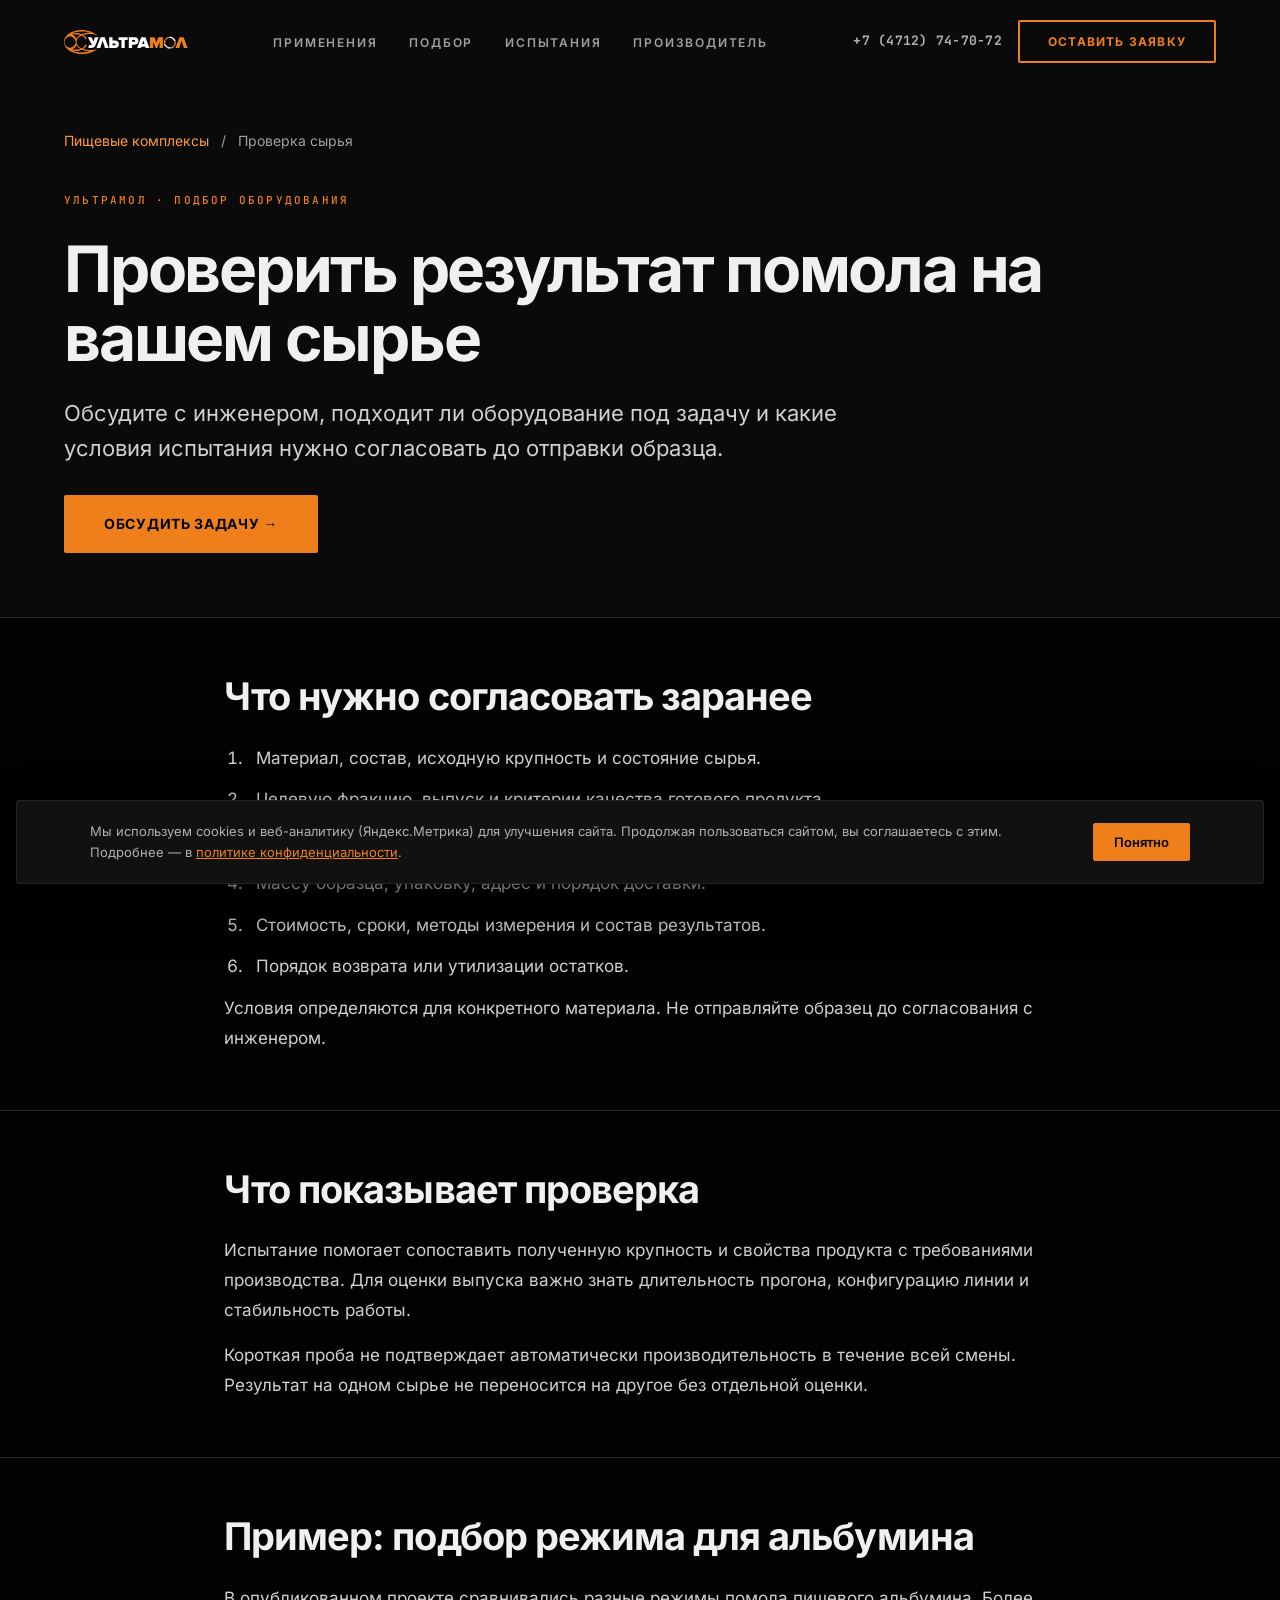
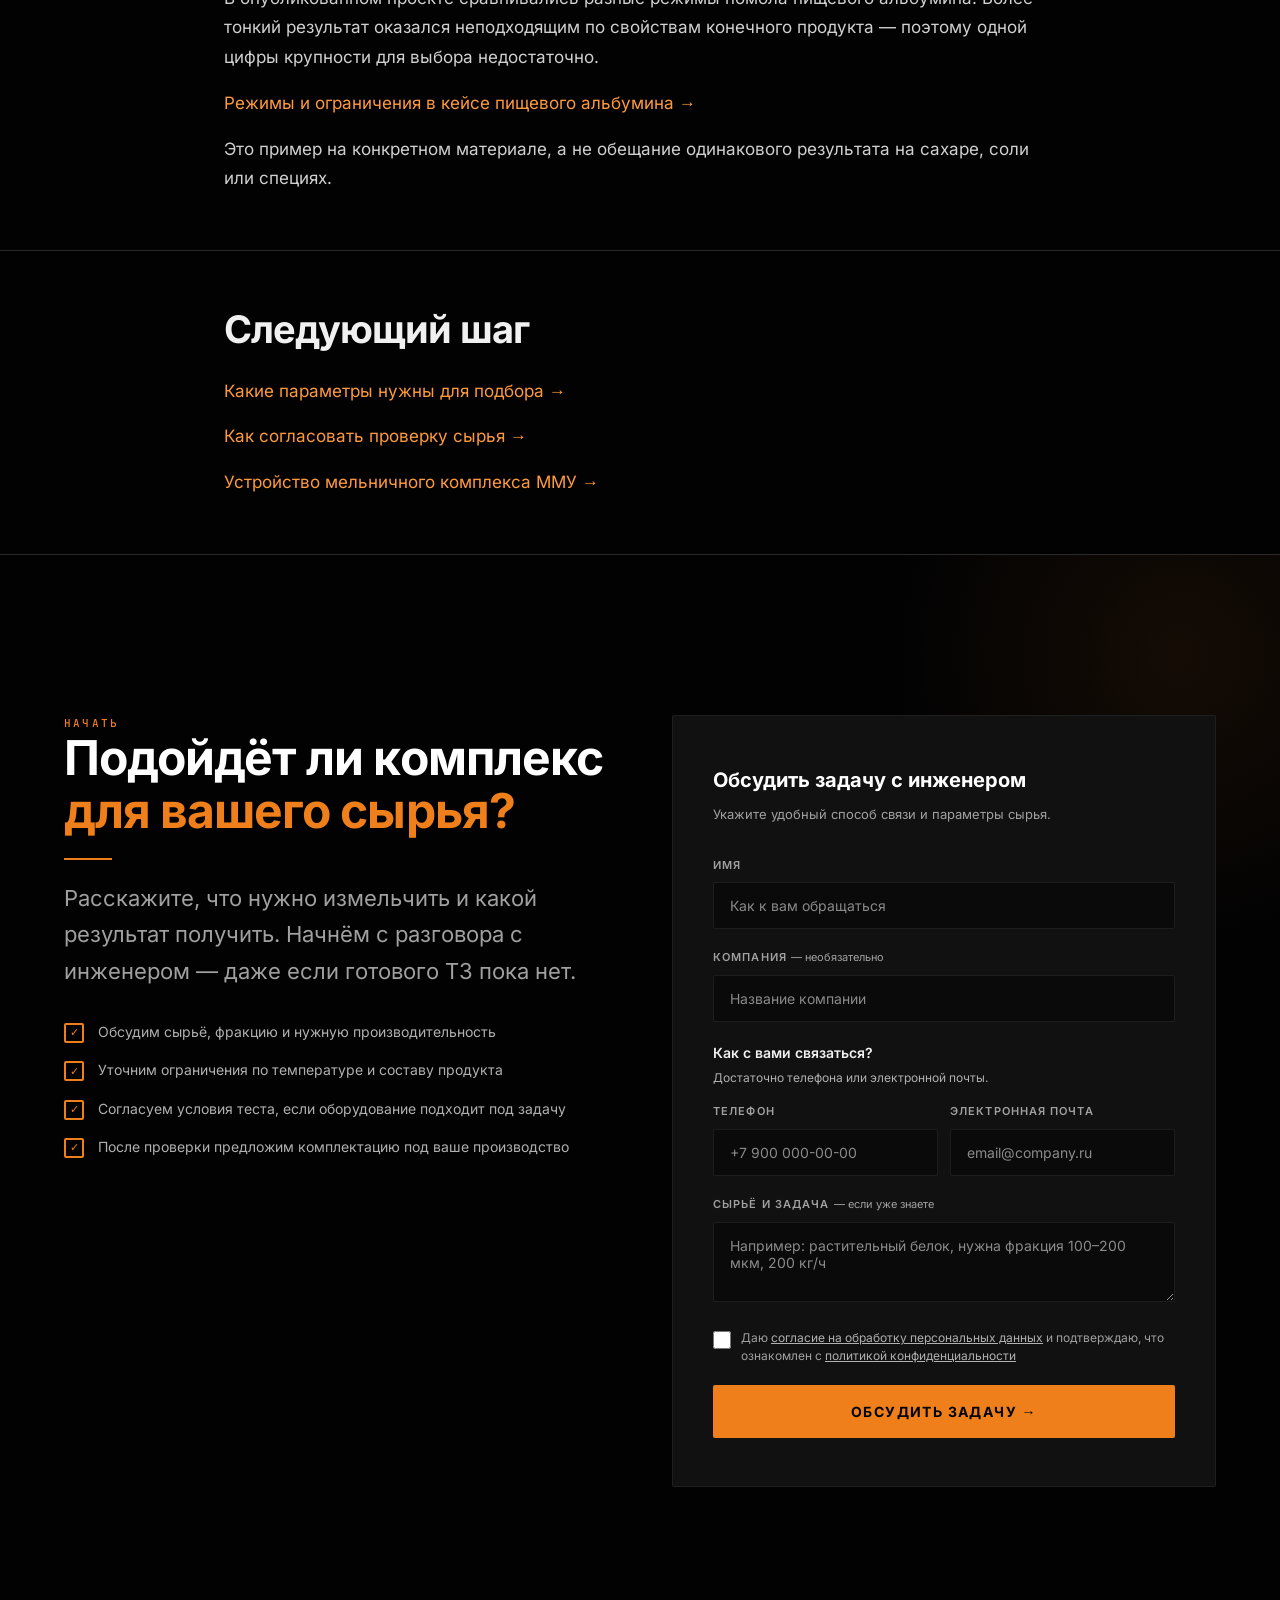
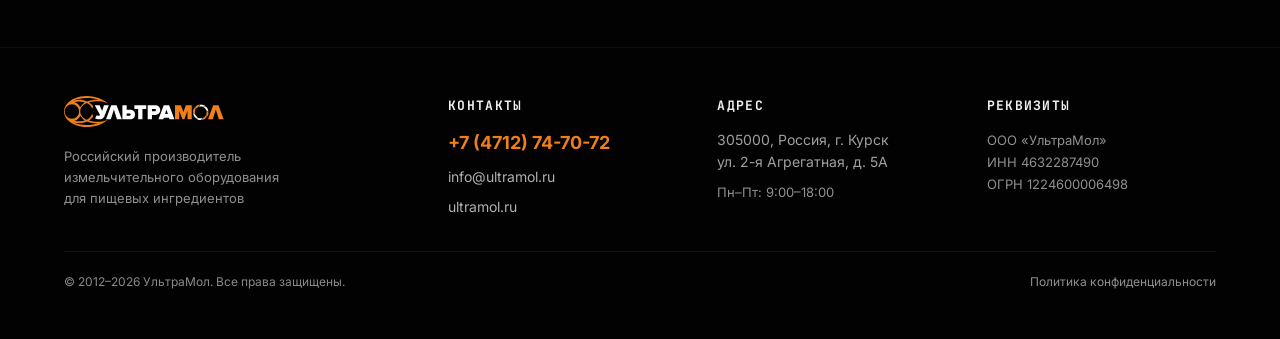
==== ispytaniya/index.html @ 0f5ab46f "Add food milling SEO pages and improve selection journey" ====
<!doctype html>
<html lang="ru"><head><meta charset="UTF-8"><meta name="viewport" content="width=device-width, initial-scale=1">
<title>Пробный помол пищевого сырья — согласование испытания | УльтраМол</title><meta name="description" content="Как согласовать проверку сырья перед подбором мельничного комплекса: исходные данные, критерии результата и условия испытания."><link rel="canonical" href="https://pomol.ultramol.ru/ispytaniya/">
<meta property="og:type" content="website"><meta property="og:locale" content="ru_RU"><meta property="og:url" content="https://pomol.ultramol.ru/ispytaniya/"><meta property="og:title" content="Пробный помол пищевого сырья — согласование испытания | УльтраМол"><meta property="og:description" content="Как согласовать проверку сырья перед подбором мельничного комплекса: исходные данные, критерии результата и условия испытания."><meta property="og:image" content="https://pomol.ultramol.ru/assets/images/hero.webp">
<link rel="icon" href="/favicon.ico"><link rel="stylesheet" href="/styles.css?v=20261110"><link rel="stylesheet" href="/seo.css?v=20261110"><script src="/app.js?v=20261110" defer></script>
<script type="application/ld+json">{"@context": "https://schema.org", "@graph": [{"@type": "Organization", "@id": "https://pomol.ultramol.ru/#org", "name": "УльтраМол", "legalName": "ООО «УльтраМол»", "url": "https://www.ultramol.ru/", "telephone": "+7 (4712) 74-70-72", "email": "info@ultramol.ru"}, {"@type": "WebPage", "@id": "https://pomol.ultramol.ru/ispytaniya/#page", "url": "https://pomol.ultramol.ru/ispytaniya/", "name": "Пробный помол пищевого сырья — согласование испытания | УльтраМол", "description": "Как согласовать проверку сырья перед подбором мельничного комплекса: исходные данные, критерии результата и условия испытания.", "inLanguage": "ru", "publisher": {"@id": "https://pomol.ultramol.ru/#org"}}, {"@type": "BreadcrumbList", "itemListElement": [{"@type": "ListItem", "position": 1, "name": "Пищевые мельничные комплексы", "item": "https://pomol.ultramol.ru/"}, {"@type": "ListItem", "position": 2, "name": "Проверка сырья", "item": "https://pomol.ultramol.ru/ispytaniya/"}]}]}</script></head><body><a class="skip-link" href="#main">Перейти к содержанию</a><div id="scroll-progress" class="scroll-progress" aria-hidden="true"></div><header>
      <nav class="nav" id="nav" aria-label="Основная навигация">
        <div class="container nav-inner">
          <a href="/" class="nav-logo" aria-label="УльтраМол — на главную"
            ><svg
              width="160"
              height="31"
              viewBox="0 0 160 31"
              fill="none"
              xmlns="http://www.w3.org/2000/svg"
            >
              <path
                d="M148.807 23.3L151.829 13.4558L154.852 23.3H159.658L154.495 9.29999H149.163L144 23.3H148.807Z"
                fill="#EF7F1A"
              />
              <path
                fill-rule="evenodd"
                clip-rule="evenodd"
                d="M139.256 21.7507C139.001 22.1562 138.63 22.703 138.187 23.215C137.914 23.5312 137.613 23.8344 137.294 24.0838C139.038 23.9874 140.746 23.3153 142.097 22.0392C142.273 21.5068 142.3 20.8758 142.257 20.266C142.226 19.8178 142.157 19.3815 142.082 19.0027C141.807 19.5704 141.433 20.0996 140.963 20.5698C140.455 21.0785 139.875 21.4707 139.256 21.7507Z"
                fill="#EF7F1A"
              />
              <path
                fill-rule="evenodd"
                clip-rule="evenodd"
                d="M142.308 14.4193C142.786 15.7456 142.78 17.2011 142.29 18.5099C142.398 18.9771 142.524 19.5979 142.569 20.2451C142.6 20.6976 142.597 21.1651 142.525 21.6017C143.843 20.1477 144.506 18.3234 144.5 16.4698C144.235 15.9886 143.787 15.5308 143.307 15.1342C142.971 14.8561 142.623 14.6241 142.308 14.4193Z"
                fill="#EF7F1A"
              />
              <path
                fill-rule="evenodd"
                clip-rule="evenodd"
                d="M142.094 13.8999C142.497 14.1443 143.016 14.488 143.506 14.8935C143.861 15.1874 144.195 15.4987 144.465 15.8488C144.321 14.0561 143.646 12.1999 142.179 10.9115C141.647 10.7511 141.014 10.7498 140.403 10.8162C139.991 10.8609 139.599 10.9418 139.243 11.0207C139.839 11.3082 140.399 11.7001 140.895 12.1963C141.404 12.7063 141.804 13.2843 142.094 13.8999Z"
                fill="#FEFEFE"
              />
              <path
                fill-rule="evenodd"
                clip-rule="evenodd"
                d="M138.75 10.8101C139.199 10.7021 139.77 10.571 140.37 10.5059C140.808 10.4583 141.281 10.4409 141.733 10.5003C140.367 9.19972 138.54 8.63601 136.777 8.59998C136.334 8.86044 135.916 9.26069 135.543 9.69137C135.239 10.0431 134.974 10.4135 134.754 10.7399C136.043 10.3011 137.461 10.3252 138.75 10.8101Z"
                fill="#FEFEFE"
              />
              <path
                fill-rule="evenodd"
                clip-rule="evenodd"
                d="M131.427 13.6886C131.721 13.1395 132.063 12.5921 132.527 12.1279C133.039 11.6158 133.624 11.2194 134.248 10.9389C134.503 10.5334 134.865 9.99936 135.308 9.48735C135.583 9.169 135.886 8.86398 136.207 8.61353C134.461 8.70487 132.761 9.36524 131.406 10.6379C131.222 11.1756 131.194 11.8169 131.237 12.4364C131.268 12.8802 131.353 13.3124 131.427 13.6886Z"
                fill="#EF7F1A"
              />
              <path
                fill-rule="evenodd"
                clip-rule="evenodd"
                d="M131.205 14.1825C131.097 13.7152 130.971 13.1043 130.926 12.4572C130.895 12.0176 130.9 11.5341 130.974 11.0863C129.652 12.5404 128.995 14.3883 129 16.2442C129.265 16.7243 129.709 17.1723 130.188 17.5681C130.524 17.8464 130.875 18.0938 131.189 18.2987C130.715 16.9783 130.739 15.5144 131.205 14.1825Z"
                fill="#EF7F1A"
              />
              <path
                fill-rule="evenodd"
                clip-rule="evenodd"
                d="M131.387 18.7914C130.986 18.5477 130.472 18.2089 129.988 17.8087C129.635 17.516 129.296 17.1894 129.026 16.841C129.168 18.6368 129.895 20.3919 131.277 21.7754C131.816 21.9478 132.465 21.9541 133.092 21.8861C133.503 21.8414 133.908 21.7633 134.264 21.6843C133.662 21.3962 133.096 21.0018 132.595 20.5016C132.085 19.9914 131.677 19.405 131.387 18.7914Z"
                fill="#FEFEFE"
              />
              <path
                fill-rule="evenodd"
                clip-rule="evenodd"
                d="M134.745 21.8887C134.294 22 133.732 22.1304 133.125 22.1964C132.678 22.2449 132.207 22.2648 131.774 22.2107C133.206 23.4361 134.96 24.0679 136.722 24.1C137.162 23.8393 137.582 23.4385 137.952 23.0109C138.258 22.6566 138.53 22.2839 138.751 21.9556C137.46 22.3986 136.038 22.3737 134.745 21.8887Z"
                fill="#FEFEFE"
              />
              <path
                d="M127.75 23.27H123.478V14.8531L120.327 23.27H118.423L115.272 14.8531V23.27H111V9.27002H116.901L119.375 15.9866L121.849 9.27002H127.75V23.27Z"
                fill="#EF7F1A"
              />
              <path
                d="M110.4 23.35H105.519L105.008 21.707H99.8923L99.3809 23.35H94.5L99.7432 9.29999H105.157L110.4 23.35ZM103.857 17.9996L102.45 13.4707L101.043 17.9996H103.857Z"
                fill="#FEFEFE"
              />
              <path
                fill-rule="evenodd"
                clip-rule="evenodd"
                d="M87.9573 23.3H83.7V9.29999H91.2032C92.7909 9.29999 94.031 9.75824 94.9232 10.6747C95.8154 11.5912 96.2615 12.7352 96.2615 14.1066C96.2615 15.4639 95.8154 16.6008 94.9232 17.5173C94.031 18.434 92.7909 18.8921 91.2032 18.8921H87.9573V23.3ZM91.5825 14.9147C91.3437 15.1036 91.0346 15.1979 90.6553 15.1979H87.9573V12.9941H90.6553C91.0346 12.9941 91.3437 13.0885 91.5825 13.2774C91.8214 13.4664 91.9409 13.7427 91.9409 14.1066C91.9409 14.4564 91.8214 14.7258 91.5825 14.9147Z"
                fill="#FEFEFE"
              />
              <path
                d="M74.1861 23.32H78.4589V12.9773H82.2239V9.27002H70.3999V12.9773H74.1861V23.32Z"
                fill="#FEFEFE"
              />
              <path
                fill-rule="evenodd"
                clip-rule="evenodd"
                d="M58.3999 9.29999H62.6873V13.7234H65.956C67.5549 13.7234 68.8036 14.1834 69.702 15.1032C70.6006 16.0231 71.0499 17.164 71.0499 18.5262C71.0499 19.9024 70.6006 21.0505 69.702 21.9702C68.8036 22.89 67.5549 23.35 65.956 23.35H58.3999V9.29999ZM62.6873 17.4308H65.4041C65.7862 17.4308 66.0974 17.5256 66.338 17.7152C66.5784 17.9047 66.6989 18.1751 66.6989 18.5262C66.6989 18.8912 66.5784 19.1686 66.338 19.3582C66.0974 19.5478 65.7862 19.6426 65.4041 19.6426H62.6873V17.4308Z"
                fill="#FEFEFE"
              />
              <path
                d="M42 23.35H46.8438L49.8896 13.4707L52.9354 23.35H57.7792L52.5759 9.29999H47.2033L42 23.35Z"
                fill="#FEFEFE"
              />
              <path
                d="M31.0633 22.2251C32.0502 22.9785 33.3764 23.3 35.0118 23.3C37.4369 23.3 39.5201 22.5778 40.3562 20.4547C41.1924 18.3317 44.75 9.29999 44.75 9.29999H39.9703L38.131 14.9714L35.5297 9.29999H30.75L36.0333 19.1153C35.7371 19.5617 35.2648 19.7849 34.6164 19.7849C34.0241 19.7849 33.4179 19.5757 32.7974 19.1572L31.0633 22.2251Z"
                fill="#FEFEFE"
              />
              <path
                fill-rule="evenodd"
                clip-rule="evenodd"
                d="M29.2946 20.4941C28.258 21.9561 26.4649 23.4946 24.8475 24.4958C30.3872 26.3884 39.7203 26.5589 43.7542 23.4556C39.293 28.4816 29.967 31 22.8723 31C10.2403 31 0 24.0605 0 15.4999C0 6.93946 10.2403 0 22.8723 0C29.9297 0 39.8823 2.97362 43.7108 7.4585C38.8564 4.15773 30.0528 4.94824 24.8565 6.41444C26.5351 7.44969 28.1815 8.8468 29.2111 10.3632C28.8746 10.9115 28.3843 11.9703 28.2024 12.8909C27.3608 10.4682 25.2514 8.07697 22.8662 7.1165C18.7622 8.85069 16.2539 11.8929 16.2539 15.412C16.2539 18.9312 18.7737 22.0558 22.878 23.79C25.137 22.8324 27.2592 20.0664 28.2203 17.7412C28.3648 18.4413 28.7956 19.6761 29.2946 20.4941ZM7.92208 8.35177C11.8945 8.35177 15.1145 11.6194 15.1145 15.5919C15.1145 19.5643 11.8945 22.7843 7.92208 22.7843C3.94972 22.7843 0.729416 19.5643 0.729416 15.5919C0.729416 11.6194 3.94972 8.35177 7.92208 8.35177ZM10.326 24.8193C13.7584 25.6553 17.4709 25.4653 20.8647 24.4861C18.8785 23.2536 17.3069 21.6482 16.3334 19.8107C15.1465 22.2219 12.9693 24.4851 10.326 24.8193ZM10.2829 6.16158C13.9503 5.14827 17.2025 5.35849 20.8766 6.41915C18.8249 7.66873 17.2292 9.34293 16.26 11.243C14.9572 8.75321 13.2667 6.7136 10.2829 6.16158ZM34.6624 27.1825C31.2256 28.3928 27.1747 28.9142 22.8723 28.9142C17.3624 28.9142 12.3559 27.8068 8.40725 25.9036C10.4458 26.6699 12.7771 27.1005 15.2042 27.1005C17.9977 27.1005 20.6163 26.5303 22.8698 25.5343C26.1356 26.778 31.5781 27.8359 34.6624 27.1825ZM34.6856 3.77018C31.247 2.54316 27.134 2.08598 22.8723 2.08598C17.8282 2.08598 12.9561 3.13039 9.17436 4.75231C11.0246 4.14738 13.0629 3.81211 15.2042 3.81211C17.9964 3.81211 20.612 4.42642 22.865 5.42161C27.5949 3.60702 32.4368 3.47601 34.6856 3.77018Z"
                fill="#EF7F1A"
              /></svg
          ></a>
          <ul class="nav-links" id="nav-links"><li><a href="/#cases">Применения</a></li><li><a href="/podbor/">Подбор</a></li><li><a href="/ispytaniya/">Испытания</a></li><li><a href="/#about">Производитель</a></li></ul>
          <div class="nav-right">
            <a href="tel:+74712747072" class="nav-phone">+7 (4712) 74-70-72</a>
            <a href="#form" class="nav-cta" id="nav-cta">Оставить заявку</a>
            <button class="burger" aria-label="Меню" aria-expanded="false">
              <span></span>
              <span></span>
              <span></span>
            </button>
          </div>
        </div>
      </nav>
    </header><main id="main" tabindex="-1"><section class="seo-hero" id="hero"><div class="container"><nav class="seo-breadcrumb" aria-label="Хлебные крошки"><a href="/">Пищевые комплексы</a><span aria-hidden="true"> / </span><span>Проверка сырья</span></nav><p class="label">УльтраМол · Подбор оборудования</p><h1>Проверить результат помола на вашем сырье</h1><p class="seo-lead">Обсудите с инженером, подходит ли оборудование под задачу и какие условия испытания нужно согласовать до отправки образца.</p><a class="btn-primary" href="#form">Обсудить задачу →</a></div></section><section class="seo-section"><div class="container seo-reading"><h2>Что нужно согласовать заранее</h2><ol><li>Материал, состав, исходную крупность и состояние сырья.</li><li>Целевую фракцию, выпуск и критерии качества готового продукта.</li><li>Возможность принять этот материал и требования к его подготовке.</li><li>Массу образца, упаковку, адрес и порядок доставки.</li><li>Стоимость, сроки, методы измерения и состав результатов.</li><li>Порядок возврата или утилизации остатков.</li></ol><p>Условия определяются для конкретного материала. Не отправляйте образец до согласования с инженером.</p></div></section><section class="seo-section"><div class="container seo-reading"><h2>Что показывает проверка</h2><p>Испытание помогает сопоставить полученную крупность и свойства продукта с требованиями производства. Для оценки выпуска важно знать длительность прогона, конфигурацию линии и стабильность работы.</p><p>Короткая проба не подтверждает автоматически производительность в течение всей смены. Результат на одном сырье не переносится на другое без отдельной оценки.</p></div></section><section class="seo-section"><div class="container seo-reading"><h2>Пример: подбор режима для альбумина</h2><p>В опубликованном проекте сравнивались разные режимы помола пищевого альбумина. Более тонкий результат оказался неподходящим по свойствам конечного продукта — поэтому одной цифры крупности для выбора недостаточно.</p><p><a href="https://www.ultramol.ru/novosti/sobytiya/pomol-pishchevogo-albumina/">Режимы и ограничения в кейсе пищевого альбумина →</a></p><p>Это пример на конкретном материале, а не обещание одинакового результата на сахаре, соли или специях.</p></div></section><section class="seo-section"><div class="container seo-reading"><h2>Следующий шаг</h2><p><a href="/podbor/">Какие параметры нужны для подбора →</a></p><p><a href="/ispytaniya/">Как согласовать проверку сырья →</a></p><p><a href="https://www.ultramol.ru/produktsiya/izmelchitelnoe-oborudovanie/molotkovaya-rotorno-vikhrevaya-melnitsa-serii-mmu-/">Устройство мельничного комплекса ММУ →</a></p></div></section><section class="cta-section" id="form">
        <div class="container">
          <div class="cta-inner">
            <div class="cta-text reveal">
              <div class="label">Начать</div>
              <h2 class="heading">
                Подойдёт ли комплекс<br />
                <em class="em-orange">для вашего сырья?</em>
              </h2>
              <div class="section-divider"></div>
              <p class="subheading">
                Расскажите, что нужно измельчить и какой результат получить.
                Начнём с разговора с инженером — даже если готового ТЗ пока нет.
              </p>

              <div class="cta-benefits">
                <div class="cta-benefit">
                  <span class="check-icon">✓</span>
                  <span>Обсудим сырьё, фракцию и нужную производительность</span>
                </div>
                <div class="cta-benefit">
                  <span class="check-icon">✓</span>
                  <span>Уточним ограничения по температуре и составу продукта</span>
                </div>
                <div class="cta-benefit">
                  <span class="check-icon">✓</span>
                  <span>Согласуем условия теста, если оборудование подходит под задачу</span>
                </div>
                <div class="cta-benefit">
                  <span class="check-icon">✓</span>
                  <span
                    >После проверки предложим комплектацию под ваше производство</span
                  >
                </div>
              </div>
            </div>

            <div class="form-card reveal reveal-d1">
              <h3>Обсудить задачу с инженером</h3>
              <p class="form-sub">Укажите удобный способ связи и параметры сырья.</p>
              <form id="contact-form">
                <div class="form-group">
                  <label for="name">Имя</label>
                  <input
                    type="text"
                    id="name"
                    name="name"
                    placeholder="Как к вам обращаться"
                    required
                    aria-required="true"
                    autocomplete="name"
                  />
                </div>
                <div class="form-group">
                  <label for="company">Компания <span class="field-optional">— необязательно</span></label>
                  <input
                    type="text"
                    id="company"
                    name="company"
                    placeholder="Название компании"
                    autocomplete="organization"
                  />
                </div>
                <fieldset class="form-contacts" aria-describedby="contact-hint">
                  <legend>Как с вами связаться?</legend>
                  <p class="contact-hint" id="contact-hint">Достаточно телефона или электронной почты.</p>
                  <div class="form-contact-grid">
                <div class="form-group">
                  <label for="phone">Телефон</label>
                  <input
                    type="tel"
                    id="phone"
                    name="phone"
                    placeholder="+7 900 000-00-00"
                    inputmode="tel"
                    autocomplete="tel"
                    aria-describedby="contact-hint"
                    maxlength="30"
                  />
                </div>
                <div class="form-group">
                  <label for="email">Электронная почта</label>
                  <input
                    type="email"
                    id="email"
                    name="email"
                    placeholder="email@company.ru"
                    autocomplete="email"
                    aria-describedby="contact-hint"
                  />
                </div>
                  </div>
                </fieldset>
                <div class="form-group">
                  <label for="material">Сырьё и задача <span class="field-optional">— если уже знаете</span></label>
                  <textarea
                    id="material"
                    name="material"
                    placeholder="Например: растительный белок, нужна фракция 100–200 мкм, 200 кг/ч"
                  ></textarea>
                </div>
                <label class="form-consent">
                  <input
                    type="checkbox"
                    id="consent"
                    name="consent"
                    required
                    aria-required="true"
                  />
                  <span class="form-consent-text">
                    Даю
                    <a href="/consent.html" target="_blank" rel="noopener">согласие на обработку персональных данных</a>
                    и подтверждаю, что ознакомлен с
                    <a href="/privacy.html" target="_blank" rel="noopener">политикой конфиденциальности</a>
                  </span>
                </label>
                <button type="submit" class="form-submit">
                  Обсудить задачу →
                </button>
              </form>
            </div>
          </div>
        </div>
      </section></main><footer class="footer">
      <div class="container">
        <div class="footer-grid">
          <div class="footer-col">
            <div class="footer-logo">
              <svg
                width="160"
                height="31"
                viewBox="0 0 160 31"
                fill="none"
                xmlns="http://www.w3.org/2000/svg"
              >
                <path
                  d="M148.807 23.3L151.829 13.4558L154.852 23.3H159.658L154.495 9.29999H149.163L144 23.3H148.807Z"
                  fill="#EF7F1A"
                />
                <path
                  fill-rule="evenodd"
                  clip-rule="evenodd"
                  d="M139.256 21.7507C139.001 22.1562 138.63 22.703 138.187 23.215C137.914 23.5312 137.613 23.8344 137.294 24.0838C139.038 23.9874 140.746 23.3153 142.097 22.0392C142.273 21.5068 142.3 20.8758 142.257 20.266C142.226 19.8178 142.157 19.3815 142.082 19.0027C141.807 19.5704 141.433 20.0996 140.963 20.5698C140.455 21.0785 139.875 21.4707 139.256 21.7507Z"
                  fill="#EF7F1A"
                />
                <path
                  fill-rule="evenodd"
                  clip-rule="evenodd"
                  d="M142.308 14.4193C142.786 15.7456 142.78 17.2011 142.29 18.5099C142.398 18.9771 142.524 19.5979 142.569 20.2451C142.6 20.6976 142.597 21.1651 142.525 21.6017C143.843 20.1477 144.506 18.3234 144.5 16.4698C144.235 15.9886 143.787 15.5308 143.307 15.1342C142.971 14.8561 142.623 14.6241 142.308 14.4193Z"
                  fill="#EF7F1A"
                />
                <path
                  fill-rule="evenodd"
                  clip-rule="evenodd"
                  d="M142.094 13.8999C142.497 14.1443 143.016 14.488 143.506 14.8935C143.861 15.1874 144.195 15.4987 144.465 15.8488C144.321 14.0561 143.646 12.1999 142.179 10.9115C141.647 10.7511 141.014 10.7498 140.403 10.8162C139.991 10.8609 139.599 10.9418 139.243 11.0207C139.839 11.3082 140.399 11.7001 140.895 12.1963C141.404 12.7063 141.804 13.2843 142.094 13.8999Z"
                  fill="#FEFEFE"
                />
                <path
                  fill-rule="evenodd"
                  clip-rule="evenodd"
                  d="M138.75 10.8101C139.199 10.7021 139.77 10.571 140.37 10.5059C140.808 10.4583 141.281 10.4409 141.733 10.5003C140.367 9.19972 138.54 8.63601 136.777 8.59998C136.334 8.86044 135.916 9.26069 135.543 9.69137C135.239 10.0431 134.974 10.4135 134.754 10.7399C136.043 10.3011 137.461 10.3252 138.75 10.8101Z"
                  fill="#FEFEFE"
                />
                <path
                  fill-rule="evenodd"
                  clip-rule="evenodd"
                  d="M131.427 13.6886C131.721 13.1395 132.063 12.5921 132.527 12.1279C133.039 11.6158 133.624 11.2194 134.248 10.9389C134.503 10.5334 134.865 9.99936 135.308 9.48735C135.583 9.169 135.886 8.86398 136.207 8.61353C134.461 8.70487 132.761 9.36524 131.406 10.6379C131.222 11.1756 131.194 11.8169 131.237 12.4364C131.268 12.8802 131.353 13.3124 131.427 13.6886Z"
                  fill="#EF7F1A"
                />
                <path
                  fill-rule="evenodd"
                  clip-rule="evenodd"
                  d="M131.205 14.1825C131.097 13.7152 130.971 13.1043 130.926 12.4572C130.895 12.0176 130.9 11.5341 130.974 11.0863C129.652 12.5404 128.995 14.3883 129 16.2442C129.265 16.7243 129.709 17.1723 130.188 17.5681C130.524 17.8464 130.875 18.0938 131.189 18.2987C130.715 16.9783 130.739 15.5144 131.205 14.1825Z"
                  fill="#EF7F1A"
                />
                <path
                  fill-rule="evenodd"
                  clip-rule="evenodd"
                  d="M131.387 18.7914C130.986 18.5477 130.472 18.2089 129.988 17.8087C129.635 17.516 129.296 17.1894 129.026 16.841C129.168 18.6368 129.895 20.3919 131.277 21.7754C131.816 21.9478 132.465 21.9541 133.092 21.8861C133.503 21.8414 133.908 21.7633 134.264 21.6843C133.662 21.3962 133.096 21.0018 132.595 20.5016C132.085 19.9914 131.677 19.405 131.387 18.7914Z"
                  fill="#FEFEFE"
                />
                <path
                  fill-rule="evenodd"
                  clip-rule="evenodd"
                  d="M134.745 21.8887C134.294 22 133.732 22.1304 133.125 22.1964C132.678 22.2449 132.207 22.2648 131.774 22.2107C133.206 23.4361 134.96 24.0679 136.722 24.1C137.162 23.8393 137.582 23.4385 137.952 23.0109C138.258 22.6566 138.53 22.2839 138.751 21.9556C137.46 22.3986 136.038 22.3737 134.745 21.8887Z"
                  fill="#FEFEFE"
                />
                <path
                  d="M127.75 23.27H123.478V14.8531L120.327 23.27H118.423L115.272 14.8531V23.27H111V9.27002H116.901L119.375 15.9866L121.849 9.27002H127.75V23.27Z"
                  fill="#EF7F1A"
                />
                <path
                  d="M110.4 23.35H105.519L105.008 21.707H99.8923L99.3809 23.35H94.5L99.7432 9.29999H105.157L110.4 23.35ZM103.857 17.9996L102.45 13.4707L101.043 17.9996H103.857Z"
                  fill="#FEFEFE"
                />
                <path
                  fill-rule="evenodd"
                  clip-rule="evenodd"
                  d="M87.9573 23.3H83.7V9.29999H91.2032C92.7909 9.29999 94.031 9.75824 94.9232 10.6747C95.8154 11.5912 96.2615 12.7352 96.2615 14.1066C96.2615 15.4639 95.8154 16.6008 94.9232 17.5173C94.031 18.434 92.7909 18.8921 91.2032 18.8921H87.9573V23.3ZM91.5825 14.9147C91.3437 15.1036 91.0346 15.1979 90.6553 15.1979H87.9573V12.9941H90.6553C91.0346 12.9941 91.3437 13.0885 91.5825 13.2774C91.8214 13.4664 91.9409 13.7427 91.9409 14.1066C91.9409 14.4564 91.8214 14.7258 91.5825 14.9147Z"
                  fill="#FEFEFE"
                />
                <path
                  d="M74.1861 23.32H78.4589V12.9773H82.2239V9.27002H70.3999V12.9773H74.1861V23.32Z"
                  fill="#FEFEFE"
                />
                <path
                  fill-rule="evenodd"
                  clip-rule="evenodd"
                  d="M58.3999 9.29999H62.6873V13.7234H65.956C67.5549 13.7234 68.8036 14.1834 69.702 15.1032C70.6006 16.0231 71.0499 17.164 71.0499 18.5262C71.0499 19.9024 70.6006 21.0505 69.702 21.9702C68.8036 22.89 67.5549 23.35 65.956 23.35H58.3999V9.29999ZM62.6873 17.4308H65.4041C65.7862 17.4308 66.0974 17.5256 66.338 17.7152C66.5784 17.9047 66.6989 18.1751 66.6989 18.5262C66.6989 18.8912 66.5784 19.1686 66.338 19.3582C66.0974 19.5478 65.7862 19.6426 65.4041 19.6426H62.6873V17.4308Z"
                  fill="#FEFEFE"
                />
                <path
                  d="M42 23.35H46.8438L49.8896 13.4707L52.9354 23.35H57.7792L52.5759 9.29999H47.2033L42 23.35Z"
                  fill="#FEFEFE"
                />
                <path
                  d="M31.0633 22.2251C32.0502 22.9785 33.3764 23.3 35.0118 23.3C37.4369 23.3 39.5201 22.5778 40.3562 20.4547C41.1924 18.3317 44.75 9.29999 44.75 9.29999H39.9703L38.131 14.9714L35.5297 9.29999H30.75L36.0333 19.1153C35.7371 19.5617 35.2648 19.7849 34.6164 19.7849C34.0241 19.7849 33.4179 19.5757 32.7974 19.1572L31.0633 22.2251Z"
                  fill="#FEFEFE"
                />
                <path
                  fill-rule="evenodd"
                  clip-rule="evenodd"
                  d="M29.2946 20.4941C28.258 21.9561 26.4649 23.4946 24.8475 24.4958C30.3872 26.3884 39.7203 26.5589 43.7542 23.4556C39.293 28.4816 29.967 31 22.8723 31C10.2403 31 0 24.0605 0 15.4999C0 6.93946 10.2403 0 22.8723 0C29.9297 0 39.8823 2.97362 43.7108 7.4585C38.8564 4.15773 30.0528 4.94824 24.8565 6.41444C26.5351 7.44969 28.1815 8.8468 29.2111 10.3632C28.8746 10.9115 28.3843 11.9703 28.2024 12.8909C27.3608 10.4682 25.2514 8.07697 22.8662 7.1165C18.7622 8.85069 16.2539 11.8929 16.2539 15.412C16.2539 18.9312 18.7737 22.0558 22.878 23.79C25.137 22.8324 27.2592 20.0664 28.2203 17.7412C28.3648 18.4413 28.7956 19.6761 29.2946 20.4941ZM7.92208 8.35177C11.8945 8.35177 15.1145 11.6194 15.1145 15.5919C15.1145 19.5643 11.8945 22.7843 7.92208 22.7843C3.94972 22.7843 0.729416 19.5643 0.729416 15.5919C0.729416 11.6194 3.94972 8.35177 7.92208 8.35177ZM10.326 24.8193C13.7584 25.6553 17.4709 25.4653 20.8647 24.4861C18.8785 23.2536 17.3069 21.6482 16.3334 19.8107C15.1465 22.2219 12.9693 24.4851 10.326 24.8193ZM10.2829 6.16158C13.9503 5.14827 17.2025 5.35849 20.8766 6.41915C18.8249 7.66873 17.2292 9.34293 16.26 11.243C14.9572 8.75321 13.2667 6.7136 10.2829 6.16158ZM34.6624 27.1825C31.2256 28.3928 27.1747 28.9142 22.8723 28.9142C17.3624 28.9142 12.3559 27.8068 8.40725 25.9036C10.4458 26.6699 12.7771 27.1005 15.2042 27.1005C17.9977 27.1005 20.6163 26.5303 22.8698 25.5343C26.1356 26.778 31.5781 27.8359 34.6624 27.1825ZM34.6856 3.77018C31.247 2.54316 27.134 2.08598 22.8723 2.08598C17.8282 2.08598 12.9561 3.13039 9.17436 4.75231C11.0246 4.14738 13.0629 3.81211 15.2042 3.81211C17.9964 3.81211 20.612 4.42642 22.865 5.42161C27.5949 3.60702 32.4368 3.47601 34.6856 3.77018Z"
                  fill="#EF7F1A"
                />
              </svg>
            </div>
            <p
              style="
                color: var(--gray-500);
                font-size: 13px;
                margin-top: 12px;
                line-height: 1.6;
              "
            >
              Российский производитель<br />измельчительного оборудования<br />для
              пищевых ингредиентов
            </p>
          </div>
          <div class="footer-col">
            <div
              style="
                font-weight: 600;
                color: var(--white);
                font-size: 13px;
                margin-bottom: 12px;
                text-transform: uppercase;
                letter-spacing: 0.1em;
                font-family: var(--mono);
              "
            >
              Контакты
            </div>
            <div
              style="
                display: flex;
                flex-direction: column;
                gap: 8px;
                font-size: 14px;
              "
            >
              <a
                href="tel:+74712747072"
                style="
                  color: var(--orange);
                  font-size: 18px;
                  font-weight: 700;
                  text-decoration: none;
                "
                >+7 (4712) 74-70-72</a
              >
              <a
                href="mailto:info@ultramol.ru"
                style="color: var(--gray-300); text-decoration: none"
                >info@ultramol.ru</a
              >
              <a
                href="https://www.ultramol.ru"
                target="_blank"
                rel="noopener noreferrer"
                style="color: var(--gray-300); text-decoration: none"
                >ultramol.ru</a
              >
            </div>
          </div>
          <div class="footer-col">
            <div
              style="
                font-weight: 600;
                color: var(--white);
                font-size: 13px;
                margin-bottom: 12px;
                text-transform: uppercase;
                letter-spacing: 0.1em;
                font-family: var(--mono);
              "
            >
              Адрес
            </div>
            <p
              style="color: var(--gray-400); font-size: 14px; line-height: 1.6"
            >
              305000, Россия, г. Курск<br />ул. 2-я Агрегатная, д. 5А
            </p>
            <p style="color: var(--gray-500); font-size: 13px; margin-top: 8px">
              Пн–Пт: 9:00–18:00
            </p>
          </div>
          <div class="footer-col">
            <div
              style="
                font-weight: 600;
                color: var(--white);
                font-size: 13px;
                margin-bottom: 12px;
                text-transform: uppercase;
                letter-spacing: 0.1em;
                font-family: var(--mono);
              "
            >
              Реквизиты
            </div>
            <p
              style="color: var(--gray-500); font-size: 13px; line-height: 1.7"
            >
              ООО «УльтраМол»<br />ИНН 4632287490<br />ОГРН 1224600006498
            </p>
          </div>
        </div>
        <div
          style="
            border-top: 1px solid rgba(255, 255, 255, 0.06);
            margin-top: 32px;
            padding-top: 20px;
            display: flex;
            justify-content: space-between;
            align-items: center;
            font-size: 12px;
            color: var(--gray-600);
          "
        >
          <span>&copy; 2012–2026 УльтраМол. Все права защищены.</span>
          <a href="/privacy.html" target="_blank" rel="noopener"
            style="color: var(--gray-500); text-decoration: none"
            >Политика конфиденциальности</a>
        </div>
      </div>
    </footer>

    <!-- ═══════════ COOKIE NOTICE (152-ФЗ информирование, Яндекс.Метрика) ═══════════ -->
    <div
      id="cookie-banner"
      class="cookie-banner"
      role="region"
      aria-label="Уведомление об использовании файлов cookie"
      hidden
    >
      <div class="cookie-banner-inner">
        <p class="cookie-banner-text">
          Мы используем cookies и веб-аналитику (Яндекс.Метрика) для улучшения
          сайта. Продолжая пользоваться сайтом, вы соглашаетесь с этим. Подробнее — в
          <a href="/privacy.html" target="_blank" rel="noopener">политике конфиденциальности</a>.
        </p>
        <div class="cookie-banner-actions">
          <button type="button" class="cookie-btn cookie-btn-accept" id="cookie-accept">Понятно</button>
        </div>
      </div>
    </div>

  </body></html>
---- styles.css ----
/* ═══════════════════════════════════════
   SELF-HOSTED FONTS
   ═══════════════════════════════════════ */
      @font-face {
        font-family: "Inter";
        font-style: normal;
        font-weight: 400;
        font-display: swap;
        src: url("assets/fonts/inter-v20-cyrillic_latin-regular.woff2") format("woff2");
      }
      @font-face {
        font-family: "Inter";
        font-style: normal;
        font-weight: 500;
        font-display: swap;
        src: url("assets/fonts/inter-v20-cyrillic_latin-500.woff2") format("woff2");
      }
      @font-face {
        font-family: "Inter";
        font-style: normal;
        font-weight: 600;
        font-display: swap;
        src: url("assets/fonts/inter-v20-cyrillic_latin-600.woff2") format("woff2");
      }
      @font-face {
        font-family: "Inter";
        font-style: normal;
        font-weight: 700;
        font-display: swap;
        src: url("assets/fonts/inter-v20-cyrillic_latin-700.woff2") format("woff2");
      }
      @font-face {
        font-family: "Inter";
        font-style: normal;
        font-weight: 800;
        font-display: swap;
        src: url("assets/fonts/inter-v20-cyrillic_latin-800.woff2") format("woff2");
      }
      @font-face {
        font-family: "JetBrains Mono";
        font-style: normal;
        font-weight: 400;
        font-display: swap;
        src: url("assets/fonts/jetbrains-mono-v24-cyrillic_latin-regular.woff2")
          format("woff2");
      }
      @font-face {
        font-family: "JetBrains Mono";
        font-style: normal;
        font-weight: 500;
        font-display: swap;
        src: url("assets/fonts/jetbrains-mono-v24-cyrillic_latin-500.woff2")
          format("woff2");
      }
      @font-face {
        font-family: "JetBrains Mono";
        font-style: normal;
        font-weight: 700;
        font-display: swap;
        src: url("assets/fonts/jetbrains-mono-v24-cyrillic_latin-700.woff2")
          format("woff2");
      }

      /* ═══════════════════════════════════════
   DESIGN SYSTEM — NVIDIA × SpaceX × UltraMol
   Industrial cinematic. Black canvas. Orange signal.
   ═══════════════════════════════════════ */
      :root {
        --black: #020203;
        --black-rich: #0a0a0a;
        --black-card: #111111;
        --black-surface: #161616;
        --black-elevated: #1a1a1a;
        --gray-900: #1e1e1e;
        --gray-800: #2a2a2a;
        --gray-700: #3a3a3a;
        --gray-600: #8a8a8a;
        --gray-500: #909090;
        --gray-400: #a0a0a0;
        --gray-300: #b0b0b0;
        --gray-200: #d0d0d0;
        --gray-100: #e8e8e8;
        --white: #f0f0f0;
        --white-pure: #ffffff;

        /* Brand */
        --orange: #ef7f1a;
        --orange-bright: #ff9a3c;
        --orange-glow: rgba(239, 127, 26, 0.12);
        --orange-surface: rgba(239, 127, 26, 0.06);
        --orange-border: rgba(239, 127, 26, 0.25);

        /* Functional */
        --green: #4ade80;
        --red: #ef4444;
        --blue: #3b82f6;

        /* Type */
        --font: "Inter", -apple-system, sans-serif;
        --mono: "JetBrains Mono", monospace;

        /* Motion */
        --ease: cubic-bezier(0.16, 1, 0.3, 1);
        --ease-out: cubic-bezier(0, 0, 0.2, 1);
      }

      *,
      *::before,
      *::after {
        box-sizing: border-box;
        margin: 0;
        padding: 0;
      }

      html {
        scroll-behavior: smooth;
        -webkit-font-smoothing: antialiased;
        -moz-osx-font-smoothing: grayscale;
      }

      body {
        font-family: var(--font);
        background: var(--black);
        color: var(--white);
        line-height: 1.6;
        overflow-x: hidden;
      }

      img {
        max-width: 100%;
        display: block;
      }
      a {
        color: inherit;
        text-decoration: none;
      }

      .container {
        max-width: 1280px;
        margin: 0 auto;
        padding: 0 32px;
      }

      @media (min-width: 768px) {
        .container {
          padding: 0 48px;
        }
      }

      @media (min-width: 1200px) {
        .container {
          padding: 0 64px;
        }
      }

      /* ═══════════════════════════════════════
   TYPOGRAPHY
   ═══════════════════════════════════════ */
      .label {
        font-family: var(--mono);
        font-size: 11px;
        font-weight: 500;
        letter-spacing: 0.2em;
        text-transform: uppercase;
        color: var(--orange);
      }

      .display {
        font-size: clamp(40px, 7vw, 80px);
        font-weight: 800;
        line-height: 1;
        letter-spacing: -0.03em;
        color: var(--white-pure);
      }

      .heading {
        font-size: clamp(28px, 4vw, 48px);
        font-weight: 700;
        line-height: 1.1;
        letter-spacing: -0.02em;
        color: var(--white-pure);
      }

      .subheading {
        font-size: clamp(18px, 2vw, 22px);
        font-weight: 400;
        line-height: 1.65;
        color: var(--gray-400);
      }

      .body {
        font-size: 16px;
        font-weight: 400;
        line-height: 1.7;
        color: var(--gray-300);
      }

      .em-orange {
        color: var(--orange);
        font-style: normal;
      }

      /* ═══════════════════════════════════════
   NAVIGATION
   ═══════════════════════════════════════ */
      .nav {
        position: fixed;
        top: 0;
        left: 0;
        right: 0;
        z-index: 100;
        padding: 20px 0;
        transition: all 0.5s var(--ease);
      }

      .nav.scrolled {
        background: rgba(2, 2, 3, 0.85);
        backdrop-filter: blur(24px);
        -webkit-backdrop-filter: blur(24px);
        padding: 14px 0;
        border-bottom: 1px solid rgba(255, 255, 255, 0.06);
      }

      .nav-inner {
        display: flex;
        justify-content: space-between;
        align-items: center;
      }

      .nav-logo {
        display: flex;
        align-items: center;
        text-decoration: none;
      }

      .nav-logo svg {
        height: 24px;
        width: auto;
      }

      .nav-links {
        display: none;
        gap: 32px;
        list-style: none;
      }

      @media (min-width: 1100px) {
        .nav-links {
          display: flex;
        }
      }

      .nav-links a {
        font-size: 12px;
        font-weight: 600;
        letter-spacing: 0.15em;
        text-transform: uppercase;
        color: var(--gray-400);
        transition: color 0.3s;
      }

      .nav-links a:hover {
        color: var(--white-pure);
      }

      .nav-cta {
        padding: 10px 28px;
        background: transparent;
        border: 2px solid var(--orange);
        color: var(--orange);
        font-family: var(--font);
        font-size: 12px;
        font-weight: 700;
        letter-spacing: 0.1em;
        text-transform: uppercase;
        border-radius: 2px;
        cursor: pointer;
        transition: all 0.3s var(--ease);
      }

      .nav-cta:hover {
        background: var(--orange);
        color: var(--black);
      }

      .nav-right {
        display: flex;
        align-items: center;
        gap: 16px;
      }

      @media (max-width: 1099px) {
        .nav {
          padding: 10px 0;
        }
        .nav-inner {
          gap: 8px;
        }
        .nav-logo {
          font-size: 11px;
          letter-spacing: 0.1em;
        }
        .nav-cta {
          padding: 7px 14px;
          font-size: 10px;
          white-space: nowrap;
        }
        .hero {
          padding-top: 80px;
        }
      }

      /* ═══════════════════════════════════════
   HERO — FULL-VIEWPORT INTRODUCTION
   ═══════════════════════════════════════ */
      .hero {
        position: relative;
        min-height: 100vh;
        min-height: 100dvh;
        display: flex;
        align-items: center;
        padding: 120px 0 48px;
      }

      .hero-bg {
        position: absolute;
        inset: 0;
        overflow: hidden;
        background: url("assets/images/hero.webp") center/cover no-repeat
          var(--black);
      }

      .hero-video {
        position: absolute;
        inset: 0;
        width: 100%;
        height: 100%;
        object-fit: cover;
        filter: brightness(0.4) contrast(1.05);
      }

      .hero-bg::after {
        content: "";
        position: absolute;
        inset: 0;
        background: linear-gradient(
          90deg,
          rgba(2, 2, 3, 0.94) 0%,
          rgba(2, 2, 3, 0.8) 48%,
          rgba(2, 2, 3, 0.35) 100%
        );
        z-index: 1;
      }

      .hero-content {
        position: relative;
        z-index: 2;
        width: 100%;
      }

      .hero-eyebrow {
        font-family: var(--mono);
        font-size: 11px;
        letter-spacing: 0.12em;
        text-transform: uppercase;
        color: var(--orange);
        margin-bottom: 18px;
      }

      .hero-badge {
        display: inline-flex;
        align-items: center;
        gap: 10px;
        padding: 8px 20px;
        border: 1px solid var(--orange-border);
        border-radius: 2px;
        margin-bottom: 32px;
        max-width: 100%;
        animation: fadeUp 1s var(--ease) 0.2s both;
      }

      .hero-badge .dot {
        width: 6px;
        height: 6px;
        background: var(--orange);
        border-radius: 50%;
        animation: pulse 2.5s infinite;
      }

      @keyframes pulse {
        0%,
        100% {
          opacity: 0.4;
        }
        50% {
          opacity: 1;
        }
      }

      .hero-badge span {
        font-family: var(--mono);
        font-size: 10px;
        font-weight: 500;
        letter-spacing: 0.2em;
        text-transform: uppercase;
        color: var(--orange);
      }

      @media (max-width: 767px) {
        .hero-badge {
          display: none;
        }
      }

      .hero h1 {
        font-size: clamp(32px, 4.1vw, 54px);
        font-weight: 800;
        line-height: 1.12;
        letter-spacing: -0.02em;
        color: var(--white-pure);
        margin-bottom: 22px;
        max-width: 860px;
        text-wrap: balance;
        animation: fadeUp 1s var(--ease) 0.4s both;
      }

      .hero h1 em {
        color: var(--orange);
        font-style: normal;
      }

      .hero-sub {
        font-size: clamp(15px, 1.5vw, 18px);
        color: var(--gray-300);
        max-width: 620px;
        line-height: 1.65;
        margin-bottom: 28px;
        animation: fadeUp 1s var(--ease) 0.6s both;
      }

      .hero-sub strong {
        color: var(--white-pure);
        font-weight: 600;
      }

      .hero-actions {
        display: flex;
        flex-wrap: wrap;
        gap: 16px;
        margin-bottom: 36px;
        animation: fadeUp 1s var(--ease) 0.8s both;
      }

      .btn-primary {
        display: inline-flex;
        align-items: center;
        gap: 12px;
        padding: 18px 40px;
        background: var(--orange);
        color: var(--black);
        border: none;
        border-radius: 2px;
        font-family: var(--font);
        font-size: 14px;
        font-weight: 700;
        letter-spacing: 0.05em;
        text-transform: uppercase;
        cursor: pointer;
        transition: all 0.4s var(--ease);
        text-decoration: none;
      }

      .btn-primary:hover {
        background: var(--orange-bright);
        transform: translateY(-2px);
        box-shadow: 0 20px 60px rgba(239, 127, 26, 0.25);
      }

      .btn-ghost {
        display: inline-flex;
        align-items: center;
        gap: 10px;
        padding: 18px 40px;
        background: rgba(240, 240, 240, 0.06);
        color: var(--white);
        border: 1px solid rgba(255, 255, 255, 0.15);
        border-radius: 2px;
        font-family: var(--font);
        font-size: 14px;
        font-weight: 600;
        letter-spacing: 0.05em;
        text-transform: uppercase;
        cursor: pointer;
        transition: all 0.4s var(--ease);
        text-decoration: none;
      }

      .btn-ghost:hover {
        background: rgba(255, 255, 255, 0.1);
        border-color: rgba(255, 255, 255, 0.3);
      }

      @media (max-width: 599px) {
        .hero-actions {
          flex-direction: column;
        }
        .hero-actions .btn-primary,
        .hero-actions .btn-ghost {
          width: 100%;
          justify-content: center;
          text-align: center;
          padding: 16px 24px;
          font-size: 13px;
        }
      }

      /* Hero stats strip */
      .hero-stats {
        display: grid;
        grid-template-columns: repeat(3, 1fr);
        gap: 1px;
        background: rgba(255, 255, 255, 0.06);
        border: 1px solid rgba(255, 255, 255, 0.06);
        border-radius: 2px;
        animation: fadeUp 1s var(--ease) 1s both;
      }

      .hero-stat {
        padding: 18px 24px;
        background: rgba(2, 2, 3, 0.6);
        backdrop-filter: blur(12px);
      }

      .hero-stat-num {
        font-family: var(--mono);
        font-size: clamp(22px, 2.3vw, 30px);
        font-weight: 700;
        color: var(--orange);
        line-height: 1;
        margin-bottom: 6px;
      }

      .hero-stat-label {
        font-size: 12px;
        font-weight: 500;
        color: var(--gray-400);
        letter-spacing: 0.05em;
      }

      @media (max-width: 767px) {
        .hero {
          padding: 104px 0 32px;
        }
        .hero-bg::after {
          background: rgba(2, 2, 3, 0.8);
        }
        .hero-stats {
          grid-template-columns: repeat(3, minmax(0, 1fr));
        }
        .hero-stat {
          padding: 14px 10px;
        }
        .hero-stat-num {
          font-size: clamp(17px, 3.8vw, 26px);
        }
        .hero-stat-label {
          font-size: 10px;
          letter-spacing: 0;
        }
        .hero-eyebrow {
          font-size: 10px;
          letter-spacing: 0.04em;
        }
      }

      /* Real installation: proof directly after the introduction. */
      .food-case {
        padding: 80px 0;
        scroll-margin-top: 80px;
        background: var(--black-card);
        border-block: 1px solid var(--gray-800);
      }
      .food-case-grid {
        display: grid;
        grid-template-columns: 1fr 1.1fr;
        align-items: center;
        gap: 48px;
      }
      .food-case-gallery {
        display: grid;
        grid-template-columns: repeat(2, minmax(0, 1fr));
        align-items: start;
        gap: 12px;
      }
      .food-case-gallery figure:last-child {
        margin-top: 48px;
      }
      .food-case-gallery img {
        width: 100%;
        height: auto;
        border-radius: 2px;
      }
      .food-case-gallery figcaption {
        padding-top: 10px;
        font-size: 11px;
        line-height: 1.5;
        color: var(--gray-400);
      }
      .food-case-content .label {
        margin-bottom: 16px;
      }
      .food-case-content h3 {
        font-size: clamp(26px, 3vw, 38px);
        line-height: 1.2;
        letter-spacing: -0.025em;
        margin-bottom: 20px;
      }
      .food-case-intro {
        color: var(--gray-200);
        font-size: 15px;
      }
      .food-case-metrics {
        display: grid;
        grid-template-columns: 1fr 1fr;
        gap: 24px;
        margin: 24px 0 16px;
        padding-block: 20px;
        border-block: 1px solid var(--gray-800);
      }
      .food-case-metrics dt {
        color: var(--gray-400);
        font-size: 12px;
        margin-bottom: 8px;
      }
      .food-case-metrics > div {
        display: grid;
        grid-template-rows: 1fr auto;
      }
      .food-case-metrics dd {
        font-family: var(--mono);
        color: var(--orange);
        font-size: clamp(20px, 2vw, 26px);
        line-height: 1.5;
        white-space: nowrap;
      }
      .food-case-metrics dd span {
        display: inline;
        color: var(--gray-300);
        font-size: 16px;
      }
      .food-case-metrics small {
        font-size: 13px;
        white-space: nowrap;
      }
      .food-case-note, .food-case-footnote {
        color: var(--gray-400);
        font-size: 12px;
        line-height: 1.65;
      }
      .food-case-note {
        margin-bottom: 24px;
      }
      .food-case-footnote {
        margin-top: 12px;
      }
      .food-case-link {
        display: inline-block;
        margin-top: 16px;
        color: var(--orange);
        font-size: 15px;
        line-height: 1.5;
        text-decoration: underline;
        text-underline-offset: 4px;
      }
      .food-materials-heading {
        margin-bottom: 44px;
      }
      .food-materials-heading .label {
        margin-bottom: 16px;
      }
      .food-materials-heading h2 {
        margin-bottom: 18px;
        font-size: clamp(32px, 4vw, 50px);
        line-height: 1.1;
        letter-spacing: -0.035em;
      }
      .food-materials-heading p {
        max-width: 650px;
        color: var(--gray-300);
        font-size: 16px;
        line-height: 1.7;
      }
      .food-materials-more {
        display: flex;
        flex-wrap: wrap;
        align-items: baseline;
        gap: 10px 24px;
        margin-top: 40px;
        padding-top: 24px;
        border-top: 1px solid var(--gray-800);
        font-size: 14px;
        line-height: 1.7;
      }
      .food-materials-more p { color: var(--gray-300); }
      .food-materials-more a {
        color: var(--orange);
        padding-block: 8px;
        text-decoration: underline;
        text-underline-offset: 4px;
      }
      .food-case a:focus-visible {
        outline: 2px solid var(--orange);
        outline-offset: 5px;
      }
      @media (max-width: 899px) {
        .food-case-grid {
          grid-template-columns: 1fr;
          gap: 32px;
        }
        .food-case-content {
          order: -1;
        }
        .food-case-gallery {
          max-width: 540px;
        }
      }
      @media (max-width: 599px) {
        .food-case {
          padding: 48px 0;
        }
        .food-case-metrics {
          gap: 12px;
        }
        .food-case .btn-primary {
          padding: 16px 20px;
          font-size: 12px;
        }
      }

      @media (max-width: 479px) {
        .food-case-metrics {
          grid-template-columns: 1fr;
          gap: 20px;
        }
      }

      @keyframes fadeUp {
        from {
          opacity: 0;
          transform: translateY(40px);
        }
        to {
          opacity: 1;
          transform: translateY(0);
        }
      }

      /* ═══════════════════════════════════════
   SECTION COMMONS
   ═══════════════════════════════════════ */
      section {
        position: relative;
        padding: 120px 0;
      }

      @media (min-width: 768px) {
        section {
          padding: 160px 0;
        }

        /* Short chapters fill the viewport; longer content stays scrollable. */
        main > section:not(.hero) {
          min-height: 100vh;
          min-height: 100dvh;
          display: flex;
          flex-direction: column;
          justify-content: center;
        }

        main > section:not(.hero) > .container {
          width: 100%;
        }
      }

      .section-header {
        margin-bottom: 80px;
      }

      .section-header .label {
        margin-bottom: 16px;
      }

      .section-header .heading {
        margin-bottom: 20px;
      }

      .section-header .subheading {
        max-width: 640px;
      }

      .section-divider {
        width: 48px;
        height: 2px;
        background: var(--orange);
        margin: 20px 0;
      }

      /* ═══════════════════════════════════════
   PROBLEMS SECTION — DARK CARDS
   ═══════════════════════════════════════ */
      .problems {
        background: var(--black-rich);
        border-top: 1px solid rgba(255, 255, 255, 0.04);
      }

      .problems-grid {
        display: grid;
        gap: 1px;
        background: rgba(255, 255, 255, 0.06);
        border-radius: 2px;
      }

      @media (min-width: 768px) {
        .problems-grid {
          grid-template-columns: repeat(3, 1fr);
        }
      }

      .problem-card {
        padding: 48px 36px;
        background: var(--black-card);
        display: flex;
        flex-direction: column;
      }

      .problem-num {
        font-family: var(--mono);
        font-size: 64px;
        font-weight: 700;
        line-height: 1;
        color: rgba(255, 255, 255, 0.04);
        margin-bottom: 24px;
        letter-spacing: -0.03em;
      }

      .problem-title {
        font-size: 18px;
        font-weight: 700;
        color: var(--white-pure);
        margin-bottom: 12px;
        line-height: 1.3;
      }

      .problem-desc {
        font-size: 14px;
        color: var(--gray-400);
        line-height: 1.7;
        flex: 1;
      }

      .problem-cost {
        display: inline-flex;
        align-items: center;
        gap: 6px;
        margin-top: 24px;
        padding: 8px 16px;
        background: rgba(239, 68, 68, 0.08);
        border-left: 2px solid var(--red);
        font-family: var(--mono);
        font-size: 12px;
        font-weight: 500;
        color: var(--red);
        letter-spacing: 0.03em;
      }

      /* ═══════════════════════════════════════
   PRODUCT / SOLUTION — CINEMATIC IMAGE + SPECS
   ═══════════════════════════════════════ */
      .product {
        background: var(--black);
      }

      .product-hero-img {
        position: relative;
        width: 100%;
        height: 50vh;
        min-height: 400px;
        margin-bottom: 80px;
        border-radius: 2px;
        overflow: hidden;
      }

      .product-hero-img img {
        width: 100%;
        height: 100%;
        object-fit: cover;
        filter: brightness(0.7) contrast(1.05);
      }

      .product-hero-img .overlay-label {
        position: absolute;
        bottom: 32px;
        left: 32px;
        z-index: 2;
      }

      .product-hero-img .overlay-label span {
        font-family: var(--mono);
        font-size: 10px;
        font-weight: 500;
        letter-spacing: 0.2em;
        text-transform: uppercase;
        color: var(--orange);
        background: rgba(2, 2, 3, 0.7);
        backdrop-filter: blur(12px);
        padding: 8px 16px;
        border: 1px solid var(--orange-border);
        border-radius: 2px;
      }

      @media (max-width: 599px) {
        .product-hero-img .overlay-label {
          bottom: 12px;
          left: 12px;
          right: 12px;
        }
        .product-hero-img .overlay-label span {
          font-size: 7px;
          letter-spacing: 0.08em;
          padding: 6px 10px;
          display: block;
          white-space: nowrap;
          overflow: hidden;
          text-overflow: ellipsis;
        }
      }

      .product-intro {
        display: grid;
        gap: 64px;
        margin-bottom: 80px;
      }

      @media (min-width: 900px) {
        .product-intro {
          grid-template-columns: 1fr 1fr;
        }
      }

      .product-intro .heading em {
        color: var(--orange);
        font-style: normal;
      }

      .specs-grid {
        display: grid;
        grid-template-columns: repeat(2, minmax(0, 1fr));
        gap: 1px;
        background: rgba(255, 255, 255, 0.06);
        border: 1px solid rgba(255, 255, 255, 0.06);
        border-radius: 2px;
      }

      @media (min-width: 768px) {
        .specs-grid {
          grid-template-columns: repeat(4, 1fr);
        }
      }

      .spec-card {
        padding: 32px 24px;
        min-width: 0;
        background: var(--black-card);
        text-align: center;
      }

      .spec-value {
        font-family: var(--mono);
        font-size: clamp(20px, 2.5vw, 28px);
        font-weight: 700;
        color: var(--orange);
        line-height: 1;
        margin-bottom: 8px;
      }

      .spec-value-compact {
        font-size: clamp(16px, 1.8vw, 20px);
        letter-spacing: -0.02em;
      }

      .spec-name {
        font-size: 12px;
        font-weight: 500;
        color: var(--gray-400);
        letter-spacing: 0.05em;
      }

      /* Features list */
      .features-grid {
        display: grid;
        gap: 32px;
        margin-top: 80px;
      }

      @media (min-width: 768px) {
        .features-grid {
          grid-template-columns: repeat(2, 1fr);
        }
      }

      @media (min-width: 1100px) {
        .features-grid {
          grid-template-columns: repeat(3, 1fr);
        }
      }

      .feature-item {
        padding: 32px;
        border: 1px solid rgba(255, 255, 255, 0.06);
        border-radius: 2px;
        transition: all 0.4s var(--ease);
        cursor: pointer;
      }

      .feature-item:hover {
        border-color: var(--orange-border);
        background: var(--orange-surface);
      }

      .feature-item .icon {
        width: 40px;
        height: 40px;
        display: flex;
        align-items: center;
        justify-content: center;
        border: 2px solid var(--orange);
        border-radius: 2px;
        margin-bottom: 20px;
        font-size: 18px;
        color: var(--orange);
      }

      .feature-detail {
        max-height: 0;
        overflow: hidden;
        transition:
          max-height 0.4s var(--ease),
          margin-top 0.4s var(--ease);
        margin-top: 0;
        font-size: 12px;
        color: var(--gray-500);
        line-height: 1.7;
        border-top: 1px solid transparent;
      }

      .feature-item.open .feature-detail {
        max-height: 200px;
        margin-top: 12px;
        padding-top: 12px;
        border-top-color: rgba(255, 255, 255, 0.06);
      }

      .feature-item.open {
        border-color: var(--orange-border);
        background: var(--orange-surface);
      }

      .feature-item h3 {
        font-size: 15px;
        font-weight: 700;
        color: var(--white-pure);
        margin-bottom: 8px;
      }

      .feature-item p {
        font-size: 13px;
        color: var(--gray-400);
        line-height: 1.7;
      }

      /* ═══════════════════════════════════════
   ECONOMICS — IMPACT NUMBERS
   ═══════════════════════════════════════ */
      .economics {
        background: var(--black-rich);
        border-top: 1px solid rgba(255, 255, 255, 0.04);
      }

      .econ-cards {
        display: grid;
        gap: 24px;
      }

      @media (min-width: 768px) {
        .econ-cards {
          grid-template-columns: repeat(3, 1fr);
        }
      }

      .econ-card {
        position: relative;
        padding: 48px 36px;
        background: var(--black-card);
        border: 1px solid rgba(255, 255, 255, 0.06);
        border-radius: 2px;
        overflow: hidden;
        transition: all 0.4s var(--ease);
      }

      /* econ-card hover removed — non-interactive */
      .econ-card::before {
        content: "";
        position: absolute;
        top: 0;
        left: 0;
        right: 0;
        height: 2px;
        background: var(--orange);
        transform: scaleX(1);
      }

      .econ-tag {
        font-family: var(--mono);
        font-size: 10px;
        font-weight: 500;
        letter-spacing: 0.15em;
        text-transform: uppercase;
        color: var(--gray-500);
        margin-bottom: 20px;
      }

      .econ-product {
        font-size: 20px;
        font-weight: 700;
        color: var(--white-pure);
        margin-bottom: 24px;
        line-height: 1.3;
      }

      .econ-metrics {
        display: flex;
        flex-direction: column;
        gap: 16px;
      }

      .econ-metric {
        display: flex;
        justify-content: space-between;
        align-items: center;
        padding: 12px 0;
        border-bottom: 1px solid rgba(255, 255, 255, 0.06);
      }

      .econ-metric:last-child {
        border-bottom: none;
      }

      .econ-metric-label {
        font-size: 13px;
        color: var(--gray-400);
      }

      .econ-metric-value {
        font-family: var(--mono);
        font-size: 14px;
        font-weight: 700;
        color: var(--orange);
      }

      .econ-roi {
        margin-top: 24px;
        padding: 16px;
        background: var(--orange-surface);
        border: 1px solid var(--orange-border);
        border-radius: 2px;
        text-align: center;
      }

      .econ-roi-label {
        font-size: 11px;
        font-weight: 600;
        color: var(--gray-400);
        letter-spacing: 0.1em;
        text-transform: uppercase;
        margin-bottom: 4px;
      }

      .econ-roi-value {
        font-family: var(--mono);
        font-size: 20px;
        font-weight: 700;
        color: var(--orange);
      }

      /* ═══════════════════════════════════════
   COMPARISON TABLE — INDUSTRIAL GRID
   ═══════════════════════════════════════ */
      .comparison {
        background: var(--black);
      }

      .comparison-table {
        width: 100%;
        border-collapse: collapse;
        border: 1px solid rgba(255, 255, 255, 0.06);
        border-radius: 2px;
        overflow: hidden;
      }

      .comparison-table th,
      .comparison-table td {
        padding: 20px 24px;
        text-align: left;
        font-size: 14px;
        border-bottom: 1px solid rgba(255, 255, 255, 0.06);
      }

      .comparison-table thead th {
        background: var(--black-card);
        font-family: var(--mono);
        font-size: 11px;
        font-weight: 700;
        letter-spacing: 0.15em;
        text-transform: uppercase;
        color: var(--gray-400);
        padding: 16px 24px;
      }

      .comparison-table thead th:first-child {
        color: var(--white-pure);
      }

      .comparison-table thead th.highlight {
        color: var(--orange);
        background: rgba(239, 127, 26, 0.06);
        border-bottom: 2px solid var(--orange);
      }

      .comparison-table tbody td {
        color: var(--gray-300);
        background: var(--black-rich);
      }

      .comparison-table tbody td.highlight {
        color: var(--white-pure);
        background: rgba(239, 127, 26, 0.03);
        font-weight: 600;
      }

      .comparison-table tbody td .check {
        color: var(--green);
      }

      .comparison-table tbody td .cross {
        color: var(--red);
        opacity: 0.6;
      }

      .comparison-table tbody tr:hover td {
        background: var(--black-surface);
      }

      .comparison-table tbody tr:hover td.highlight {
        background: rgba(239, 127, 26, 0.08);
      }

      /* ═══════════════════════════════════════
   CASES / APPLICATIONS — IMAGE GRID
   ═══════════════════════════════════════ */
      .cases {
        background: var(--black-rich);
        border-top: 1px solid rgba(255, 255, 255, 0.04);
      }

      .cases-grid {
        display: grid;
        gap: 24px;
      }

      @media (min-width: 768px) {
        .cases-grid {
          grid-template-columns: repeat(3, 1fr);
        }
      }

      .case-card {
        position: relative;
        border-radius: 2px;
        overflow: hidden;
        aspect-ratio: 4/3;
      }

      .case-card img {
        width: 100%;
        height: 100%;
        object-fit: cover;
        transition:
          transform 0.8s var(--ease),
          filter 0.8s;
        filter: brightness(0.55) saturate(0.8);
      }

      .case-card:hover img {
        transform: scale(1.05);
        filter: brightness(0.7) saturate(1);
      }

      .case-card .case-overlay {
        position: absolute;
        inset: 0;
        display: flex;
        flex-direction: column;
        justify-content: flex-end;
        padding: 32px;
        background: linear-gradient(
          to top,
          rgba(2, 2, 3, 0.85) 0%,
          transparent 60%
        );
      }

      .case-card .case-tag {
        font-family: var(--mono);
        font-size: 10px;
        font-weight: 500;
        letter-spacing: 0.2em;
        text-transform: uppercase;
        color: var(--orange);
        margin-bottom: 10px;
      }

      .case-card h3 {
        font-size: 18px;
        font-weight: 700;
        color: var(--white-pure);
        line-height: 1.3;
        margin-bottom: 8px;
      }

      .case-card p {
        font-size: 13px;
        color: var(--gray-400);
        line-height: 1.6;
      }

      /* Material choices link to the equipment suited to each application. */
      .cases-materials .cases-materials-intro {
        max-width: 700px;
        margin-top: 22px;
        color: var(--gray-300);
        font-size: 16px;
        line-height: 1.8;
      }
      .cases-materials .cases-grid { align-items: stretch; }
      .cases-materials .case-card {
        display: flex;
        flex-direction: column;
        min-width: 0;
        aspect-ratio: auto;
        overflow: visible;
        background: var(--black-card);
        border: 1px solid var(--gray-800);
      }
      .cases-materials .case-overlay {
        position: static;
        flex: 1;
        justify-content: flex-start;
        padding: 26px;
        background: none;
      }
      .cases-materials .case-card h3 { margin-bottom: 18px; }
      .case-material-list {
        margin: 0 0 22px;
        padding: 0;
        list-style: none;
      }
      .case-material-list li { border-bottom: 1px solid var(--gray-800); }
      .case-material-list a {
        display: flex;
        align-items: center;
        min-height: 46px;
        padding: 10px 0;
        color: var(--gray-200);
        font-size: 13px;
        line-height: 1.7;
        text-decoration: none;
      }
      .case-material-list a:hover { color: var(--orange); }
      .case-equipment-link {
        display: inline-block;
        margin-top: auto;
        padding: 10px 0;
        color: var(--orange);
        font-size: 13px;
        line-height: 1.7;
        text-decoration: underline;
        text-underline-offset: 4px;
      }
      .cases-materials-result {
        margin-top: 26px;
        color: var(--gray-300);
        font-size: 14px;
        line-height: 1.8;
      }
      .cases-materials-result a { color: var(--orange); text-underline-offset: 4px; }
      .cases-materials a:focus-visible { outline: 2px solid var(--orange); outline-offset: 5px; }
      @media (max-width: 899px) and (min-width: 768px) {
        .cases-materials .case-overlay { padding: 20px; }
      }

      /* Ingredients tags */
      .ingredients {
        display: flex;
        flex-wrap: wrap;
        gap: 10px;
        margin-top: 48px;
        padding-top: 48px;
        border-top: 1px solid rgba(255, 255, 255, 0.06);
      }

      .ingredients .tag {
        padding: 8px 20px;
        border: 1px solid rgba(255, 255, 255, 0.08);
        border-radius: 2px;
        font-size: 13px;
        font-weight: 500;
        color: var(--gray-300);
        transition: all 0.3s;
      }

      .ingredients .tag:hover {
        border-color: var(--orange-border);
        color: var(--orange);
        background: var(--orange-surface);
      }

      /* ═══════════════════════════════════════
   PROCESS / STEPS — TIMELINE
   ═══════════════════════════════════════ */
      .process {
        background: var(--black);
      }

      .steps-grid {
        display: grid;
        gap: 1px;
        background: rgba(255, 255, 255, 0.06);
        border: 1px solid rgba(255, 255, 255, 0.06);
        border-radius: 2px;
      }

      @media (min-width: 600px) {
        .steps-grid {
          grid-template-columns: repeat(auto-fit, minmax(220px, 1fr));
        }
      }

      @media (min-width: 1100px) {
        .steps-grid {
          grid-template-columns: repeat(5, 1fr);
        }
      }

      .step-card {
        padding: 36px 28px;
        background: var(--black-card);
        display: flex;
        flex-direction: column;
      }

      .step-num {
        font-family: var(--mono);
        font-size: 11px;
        font-weight: 700;
        letter-spacing: 0.15em;
        color: var(--orange);
        margin-bottom: 20px;
        padding-bottom: 16px;
        border-bottom: 2px solid var(--orange);
        display: inline-block;
        align-self: flex-start;
      }

      .step-card h3 {
        font-size: 16px;
        font-weight: 700;
        color: var(--white-pure);
        margin-bottom: 10px;
        line-height: 1.3;
      }

      .step-card p {
        font-size: 13px;
        color: var(--gray-400);
        line-height: 1.7;
        flex: 1;
      }

      .step-duration {
        display: inline-flex;
        align-items: center;
        gap: 6px;
        margin-top: 16px;
        font-family: var(--mono);
        font-size: 11px;
        font-weight: 500;
        color: var(--gray-500);
        letter-spacing: 0.05em;
      }

      /* ═══════════════════════════════════════
   ABOUT — SPLIT SECTION
   ═══════════════════════════════════════ */
      .about {
        background: var(--black-rich);
        border-top: 1px solid rgba(255, 255, 255, 0.04);
      }

      .about-grid {
        display: grid;
        gap: 64px;
        align-items: center;
      }

      @media (min-width: 900px) {
        .about-grid {
          grid-template-columns: 1fr 1fr;
        }
      }

      .about-image {
        position: relative;
        aspect-ratio: 4/3;
        border-radius: 2px;
        overflow: hidden;
      }

      .about-image img {
        width: 100%;
        height: 100%;
        object-fit: cover;
        filter: brightness(0.7);
      }

      .about-image .about-badge {
        position: absolute;
        bottom: 24px;
        right: 24px;
        padding: 12px 20px;
        background: rgba(2, 2, 3, 0.8);
        backdrop-filter: blur(12px);
        border: 1px solid var(--orange-border);
        border-radius: 2px;
      }

      .about-badge .about-badge-num {
        font-family: var(--mono);
        font-size: 24px;
        font-weight: 700;
        color: var(--orange);
        line-height: 1;
      }

      .about-badge .about-badge-text {
        font-size: 11px;
        color: var(--gray-400);
        margin-top: 4px;
      }

      .about-text .heading em {
        color: var(--orange);
        font-style: normal;
      }

      .about-text p {
        font-size: 15px;
        color: var(--gray-300);
        line-height: 1.8;
        margin-bottom: 16px;
      }

      .about-facts {
        display: grid;
        grid-template-columns: repeat(2, 1fr);
        gap: 16px;
        margin-top: 32px;
      }

      .about-fact {
        padding: 20px;
        border: 1px solid rgba(255, 255, 255, 0.06);
        border-radius: 2px;
      }

      .about-fact-val {
        font-family: var(--mono);
        font-size: 20px;
        font-weight: 700;
        color: var(--orange);
        margin-bottom: 4px;
      }

      .about-fact-label {
        font-size: 12px;
        color: var(--gray-400);
      }

      /* ═══════════════════════════════════════
   CTA — FINAL FORM
   ═══════════════════════════════════════ */
      .cta-section {
        position: relative;
        background: var(--black);
        overflow: hidden;
      }

      .cta-section::before {
        content: "";
        position: absolute;
        top: -200px;
        right: -200px;
        width: 600px;
        height: 600px;
        background: radial-gradient(
          circle,
          rgba(239, 127, 26, 0.08) 0%,
          transparent 70%
        );
        pointer-events: none;
      }

      .cta-inner {
        display: grid;
        gap: 64px;
        align-items: start;
      }

      @media (min-width: 900px) {
        .cta-inner {
          grid-template-columns: 1fr 1fr;
        }
      }

      .cta-text .heading em {
        color: var(--orange);
        font-style: normal;
      }

      .cta-benefits {
        display: flex;
        flex-direction: column;
        gap: 16px;
        margin-top: 32px;
      }

      .cta-benefit {
        display: flex;
        gap: 14px;
        align-items: flex-start;
      }

      .cta-benefit .check-icon {
        width: 20px;
        height: 20px;
        flex-shrink: 0;
        display: flex;
        align-items: center;
        justify-content: center;
        border: 2px solid var(--orange);
        border-radius: 2px;
        font-size: 11px;
        color: var(--orange);
        margin-top: 2px;
      }

      .cta-benefit span {
        font-size: 14px;
        color: var(--gray-300);
        line-height: 1.6;
      }

      /* Form */
      .form-card {
        padding: 48px 40px;
        background: var(--black-card);
        border: 1px solid rgba(255, 255, 255, 0.06);
        border-radius: 2px;
      }

      .form-card h3 {
        font-size: 20px;
        font-weight: 700;
        color: var(--white-pure);
        margin-bottom: 8px;
      }

      .form-card .form-sub {
        font-size: 13px;
        color: var(--gray-400);
        margin-bottom: 32px;
      }

      .form-group {
        margin-bottom: 20px;
      }

      .form-contacts {
        border: 0;
        min-width: 0;
      }
      .form-contacts legend {
        font-size: 14px;
        font-weight: 600;
      }
      .contact-hint {
        font-size: 12px;
        color: var(--gray-300);
        margin: 4px 0 16px;
      }
      .form-contact-grid {
        display: grid;
        grid-template-columns: repeat(2, minmax(0, 1fr));
        gap: 12px;
      }
      .field-optional {
        font-weight: 400;
        text-transform: none;
        letter-spacing: 0;
      }
      @media (max-width: 599px) {
        .form-card {
          padding: 28px 20px;
        }
        .form-contact-grid {
          grid-template-columns: 1fr;
          gap: 0;
        }
        .form-card .form-group input, .form-card .form-group textarea {
          font-size: 16px;
        }
      }

      .form-group label {
        display: block;
        font-size: 11px;
        font-weight: 600;
        letter-spacing: 0.1em;
        text-transform: uppercase;
        color: var(--gray-400);
        margin-bottom: 8px;
      }

      .form-group input,
      .form-group textarea {
        width: 100%;
        padding: 14px 16px;
        background: var(--black-rich);
        border: 1px solid rgba(255, 255, 255, 0.08);
        border-radius: 2px;
        color: var(--white-pure);
        font-family: var(--font);
        font-size: 14px;
        transition: border-color 0.3s;
        outline: none;
      }

      .form-group input::placeholder,
      .form-group textarea::placeholder {
        color: var(--gray-600);
      }

      .form-group input:focus,
      .form-group textarea:focus {
        border-color: var(--orange);
      }

      .form-group textarea {
        resize: vertical;
        min-height: 80px;
      }

      .form-submit {
        width: 100%;
        padding: 18px;
        background: var(--orange);
        color: var(--black);
        border: none;
        border-radius: 2px;
        font-family: var(--font);
        font-size: 14px;
        font-weight: 700;
        letter-spacing: 0.1em;
        text-transform: uppercase;
        cursor: pointer;
        transition: all 0.3s var(--ease);
      }

      .form-submit:hover {
        background: var(--orange-bright);
        transform: translateY(-1px);
      }

      .form-note {
        font-size: 11px;
        color: var(--gray-600);
        margin-top: 16px;
        text-align: center;
      }

      /* ═══════════════════════════════════════
   FORM SUCCESS STATE
   ═══════════════════════════════════════ */
      .form-success {
        text-align: center;
        padding: 48px 24px;
      }

      .form-success-icon {
        width: 64px;
        height: 64px;
        border-radius: 50%;
        background: rgba(74, 222, 128, 0.15);
        color: #4ade80;
        font-size: 28px;
        font-weight: 700;
        display: flex;
        align-items: center;
        justify-content: center;
        margin: 0 auto 24px;
      }

      .form-success h3 {
        font-size: 20px;
        font-weight: 700;
        color: var(--white-pure);
        margin-bottom: 8px;
      }

      .form-success p {
        font-size: 14px;
        color: var(--gray-400);
        margin-bottom: 24px;
      }

      .form-reset-btn {
        background: none;
        border: 1px solid var(--gray-700);
        color: var(--gray-400);
        padding: 10px 24px;
        font-size: 13px;
        cursor: pointer;
        border-radius: 2px;
        transition: all 0.3s;
      }

      .form-reset-btn:hover {
        border-color: var(--orange);
        color: var(--orange);
      }

      .form-error {
        margin-bottom: 16px;
        padding: 12px 16px;
        border: 1px solid rgba(248, 113, 113, 0.4);
        background: rgba(248, 113, 113, 0.08);
        color: #fca5a5;
        border-radius: 2px;
        font-size: 13px;
        line-height: 1.4;
      }

      .form-submit:disabled {
        opacity: 0.6;
        cursor: not-allowed;
      }

      /* ═══════════════════════════════════════
   SCROLL PROGRESS BAR
   ═══════════════════════════════════════ */
      .scroll-progress {
        position: fixed;
        top: 0;
        left: 0;
        height: 3px;
        background: var(--orange);
        z-index: 200;
        width: 0%;
        pointer-events: none;
      }

      /* ═══════════════════════════════════════
   NAV PHONE + STICKY CTA
   ═══════════════════════════════════════ */
      .nav-phone {
        font-family: var(--mono);
        font-size: 13px;
        font-weight: 600;
        color: var(--gray-300);
        text-decoration: none;
        letter-spacing: 0.02em;
        transition: color 0.3s;
      }

      .nav-phone:hover {
        color: var(--orange);
      }

      @media (max-width: 599px) {
        .nav-phone {
          display: none;
        }
        .nav-inner {
          padding-inline: 16px;
        }
        .nav-logo svg {
          height: 20px;
        }
        .nav-right {
          gap: 4px;
        }
        .nav-cta {
          padding: 7px 8px;
          font-size: 9px;
          letter-spacing: 0.04em;
        }
        .spec-card {
          padding: 24px 12px;
        }
      }

      .nav-cta-prominent {
        background: var(--orange) !important;
        color: var(--black) !important;
        border-color: var(--orange) !important;
      }

      /* ═══════════════════════════════════════
   PROCESS CONNECTING LINE
   ═══════════════════════════════════════ */
      .steps-grid {
        position: relative;
      }

      .steps-grid::before {
        content: "";
        position: absolute;
        top: 48px;
        left: 5%;
        right: 5%;
        height: 1px;
        background: var(--orange);
        opacity: 0.2;
        z-index: 0;
      }

      @media (max-width: 767px) {
        .steps-grid::before {
          display: none;
        }
      }

      /* ═══════════════════════════════════════
   FEATURE ACCORDION +/- INDICATOR
   ═══════════════════════════════════════ */
      .feature-item h3 {
        display: flex;
        justify-content: space-between;
        align-items: center;
      }

      .feature-item h3::after {
        content: "+";
        font-family: var(--mono);
        font-size: 18px;
        font-weight: 400;
        color: var(--gray-600);
        flex-shrink: 0;
        margin-left: 12px;
        transition: color 0.3s;
      }

      .feature-item.open h3::after {
        content: "−";
        color: var(--orange);
      }

      /* ═══════════════════════════════════════
   FEDERAL SUBSIDY CALLOUT
   ═══════════════════════════════════════ */
      .subsidy-callout {
        margin-top: 24px;
        padding: 20px 32px;
        border: 1px solid var(--orange-border);
        border-radius: 2px;
        background: var(--orange-surface);
        font-size: 16px;
        line-height: 1.55;
        color: var(--white);
        text-align: center;
        font-weight: 500;
      }

      /* ═══════════════════════════════════════
   FOOTER
   ═══════════════════════════════════════ */
      .footer {
        padding: 48px 0;
        border-top: 1px solid rgba(255, 255, 255, 0.04);
        background: var(--black);
      }

      .footer-inner {
        display: flex;
        justify-content: space-between;
        align-items: center;
        flex-wrap: wrap;
        gap: 16px;
      }

      .footer-logo {
        font-family: var(--mono);
        font-size: 13px;
        font-weight: 700;
        color: var(--gray-500);
        letter-spacing: 0.2em;
        text-transform: uppercase;
      }

      .footer-logo em {
        color: var(--orange);
        font-style: normal;
      }

      .footer-info {
        font-size: 12px;
        color: var(--gray-600);
        text-align: right;
      }

      .footer-info a {
        color: var(--gray-400);
        transition: color 0.3s;
      }

      .footer-info a:hover {
        color: var(--orange);
      }

      .footer-grid {
        display: grid;
        grid-template-columns: 1fr;
        gap: 32px;
      }

      @media (min-width: 600px) {
        .footer-grid {
          grid-template-columns: repeat(2, 1fr);
          gap: 32px;
        }
      }

      @media (min-width: 1100px) {
        .footer-grid {
          grid-template-columns: 1.5fr 1fr 1fr 1fr;
          gap: 40px;
        }
      }

      /* ═══════════════════════════════════════
   TRUST / CLIENTS
   ═══════════════════════════════════════ */
      .trust {
        padding: 64px 0;
        border-top: 1px solid rgba(255, 255, 255, 0.06);
      }

      .trust-logos {
        display: flex;
        align-items: center;
        justify-content: center;
        gap: 48px;
        flex-wrap: wrap;
        margin-top: 40px;
      }

      .trust-logo {
        display: flex;
        flex-direction: column;
        align-items: center;
        gap: 10px;
        opacity: 0.5;
        transition: opacity 0.3s;
      }

      .trust-logo:hover {
        opacity: 0.85;
      }

      .trust-logo-icon {
        width: 72px;
        height: 72px;
        border: 1px solid rgba(255, 255, 255, 0.1);
        border-radius: 4px;
        display: flex;
        align-items: center;
        justify-content: center;
        font-size: 24px;
        font-weight: 800;
        color: var(--orange);
        background: var(--black-card);
        font-family: var(--mono);
      }

      .trust-logo-name {
        font-size: 12px;
        color: var(--gray-400);
        text-align: center;
        line-height: 1.3;
      }

      @media (max-width: 768px) {
        .trust-logos {
          gap: 24px;
        }
        .trust-logo-icon {
          width: 56px;
          height: 56px;
          font-size: 18px;
        }
      }

      /* ═══════════════════════════════════════
   SCROLL REVEAL
   ═══════════════════════════════════════ */
      .reveal {
        opacity: 0;
        transform: translateY(30px);
        transition:
          opacity 0.8s var(--ease-out),
          transform 0.8s var(--ease-out);
      }

      .reveal.visible {
        opacity: 1;
        transform: translateY(0);
      }

      .reveal-d1 {
        transition-delay: 0.1s;
      }
      .reveal-d2 {
        transition-delay: 0.2s;
      }
      .reveal-d3 {
        transition-delay: 0.3s;
      }

      /* ═══════════════════════════════════════
   FOCUS STYLES (a11y)
   ═══════════════════════════════════════ */
      :focus-visible {
        outline: 2px solid var(--orange);
        outline-offset: 2px;
      }

      .btn-primary:focus-visible,
      .btn-ghost:focus-visible,
      .nav-cta:focus-visible,
      .form-submit:focus-visible {
        outline: 2px solid var(--orange-bright);
        outline-offset: 3px;
        box-shadow: 0 0 0 4px var(--orange-glow);
      }

      /* ═══════════════════════════════════════
   BURGER MENU (mobile)
   ═══════════════════════════════════════ */
      .burger {
        display: none;
        flex-direction: column;
        justify-content: center;
        gap: 5px;
        width: 44px;
        height: 44px;
        padding: 10px;
        background: none;
        border: none;
        cursor: pointer;
        z-index: 110;
      }

      .burger span {
        display: block;
        width: 24px;
        height: 2px;
        background: var(--white-pure);
        border-radius: 1px;
        transition: all 0.3s var(--ease);
        transform-origin: center;
      }

      .burger.active span:nth-child(1) {
        transform: translateY(7px) rotate(45deg);
      }

      .burger.active span:nth-child(2) {
        opacity: 0;
      }

      .burger.active span:nth-child(3) {
        transform: translateY(-7px) rotate(-45deg);
      }

      @media (max-width: 1099px) {
        .burger {
          display: flex;
        }

        .nav-links {
          display: flex !important;
          flex-direction: column;
          align-items: center;
          justify-content: center;
          gap: 32px;
          position: fixed;
          top: 0;
          left: 0;
          width: 100vw;
          height: 100vh;
          height: 100dvh;
          background: var(--black);
          z-index: 105;
          opacity: 0;
          visibility: hidden;
          transition:
            opacity 0.4s var(--ease),
            visibility 0.4s;
        }

        .nav-links.open {
          opacity: 1;
          visibility: visible;
        }

        .nav-links a {
          font-size: 18px;
          color: var(--white-pure);
          letter-spacing: 0.1em;
        }

        .body-menu-open {
          overflow: hidden;
        }
      }

      /* ═══════════════════════════════════════
   COMPARISON CARDS (mobile)
   ═══════════════════════════════════════ */
      .comparison-cards {
        display: none;
      }

      @media (max-width: 767px) {
        .comparison-table-wrap {
          display: none;
        }

        .comparison-cards {
          display: flex;
          flex-direction: column;
          gap: 16px;
        }

        .compare-card {
          border: 1px solid rgba(255, 255, 255, 0.06);
          border-radius: 2px;
          overflow: hidden;
        }

        .compare-card-param {
          padding: 14px 20px;
          background: var(--black-card);
          font-size: 14px;
          font-weight: 700;
          color: var(--white-pure);
          border-bottom: 1px solid rgba(255, 255, 255, 0.06);
        }

        .compare-card-rows {
          display: flex;
          flex-direction: column;
        }

        .compare-card-row {
          display: flex;
          justify-content: space-between;
          align-items: center;
          padding: 12px 20px;
          border-bottom: 1px solid rgba(255, 255, 255, 0.04);
        }

        .compare-card-row:last-child {
          border-bottom: none;
        }

        .compare-card-row .label {
          font-size: 13px;
          color: var(--gray-400);
          font-family: var(--font);
          letter-spacing: 0;
          text-transform: none;
        }

        .compare-card-row .value {
          font-family: var(--mono);
          font-size: 13px;
          font-weight: 600;
          color: var(--gray-300);
        }

        .compare-card-row.winner {
          background: rgba(239, 127, 26, 0.06);
          border-left: 3px solid var(--orange);
        }

        .compare-card-row.winner .label {
          color: var(--orange);
          font-weight: 600;
        }

        .compare-card-row.winner .value {
          color: var(--white-pure);
          font-weight: 700;
        }
      }

      /* ═══════════════════════════════════════
   PRIVACY SECTION
   ═══════════════════════════════════════ */
      /* ═══════════════════════════════════════
   MODAL
   ═══════════════════════════════════════ */
      .modal-overlay {
        display: none;
        position: fixed;
        top: 0;
        left: 0;
        right: 0;
        bottom: 0;
        background: rgba(2, 2, 3, 0.85);
        z-index: 200;
        align-items: center;
        justify-content: center;
        padding: 24px;
        backdrop-filter: blur(4px);
      }

      .modal-overlay.active {
        display: flex;
      }

      .modal-content {
        background: var(--black-card);
        border: 1px solid rgba(255, 255, 255, 0.08);
        border-radius: 4px;
        padding: 48px;
        max-width: 640px;
        width: 100%;
        max-height: 80vh;
        overflow-y: auto;
        position: relative;
      }

      .modal-close {
        position: absolute;
        top: 16px;
        right: 20px;
        background: none;
        border: none;
        color: var(--gray-400);
        font-size: 28px;
        cursor: pointer;
        line-height: 1;
        transition: color 0.2s;
      }

      .modal-close:hover {
        color: var(--white-pure);
      }

      .modal-content h2 {
        font-size: 20px;
        font-weight: 700;
        color: var(--white-pure);
        margin-bottom: 24px;
      }

      .modal-content p {
        font-size: 13px;
        color: var(--gray-400);
        line-height: 1.8;
        margin-bottom: 12px;
        max-width: 800px;
      }

      .modal-content ul {
        list-style: none;
        margin: 16px 0;
        padding: 0;
      }

      .modal-content li {
        font-size: 13px;
        color: var(--gray-400);
        line-height: 1.8;
        padding-left: 20px;
        position: relative;
      }

      .modal-content li::before {
        content: "—";
        position: absolute;
        left: 0;
        color: var(--orange);
      }

      .modal-content a {
        color: var(--gray-400);
        text-decoration: underline;
        transition: color 0.3s;
      }

      .modal-content a:hover {
        color: var(--orange);
      }

      @media (max-width: 768px) {
        .modal-content {
          padding: 32px 24px;
        }
      }

      /* ═══════════════════════════════════════
   CLIENT CAROUSEL
   ═══════════════════════════════════════ */
      .trust-grid {
        display: grid;
        grid-template-columns: repeat(4, minmax(0, 1fr));
        gap: 16px;
        margin-top: 48px;
      }

      @media (max-width: 1099px) {
        .trust-grid {
          grid-template-columns: repeat(3, minmax(0, 1fr));
        }
      }

      @media (max-width: 767px) {
        .trust-grid {
          grid-template-columns: repeat(2, minmax(0, 1fr));
        }
      }

      .trust-card {
        display: flex;
        min-width: 0;
        align-items: center;
        gap: 16px;
        padding: 20px 24px;
        background: var(--black-card);
        border: 1px solid rgba(255, 255, 255, 0.06);
        border-radius: 4px;
      }

      .trust-card-icon {
        width: 48px;
        height: 48px;
        border: 1px solid rgba(255, 255, 255, 0.1);
        border-radius: 6px;
        display: flex;
        align-items: center;
        justify-content: center;
        font-size: 14px;
        font-weight: 800;
        color: var(--orange);
        background: var(--black-surface);
        font-family: var(--mono);
        flex-shrink: 0;
        letter-spacing: -0.5px;
      }

      .trust-card-logo {
        width: 80px;
        height: 80px;
        object-fit: contain;
        border-radius: 6px;
        flex-shrink: 0;
        /* filter: brightness(0) invert(1) opacity(0.85); */
      }

      .trust-card-info {
        min-width: 0;
      }

      .trust-card-name {
        font-size: 14px;
        font-weight: 600;
        color: var(--white-pure);
        line-height: 1.3;
        white-space: nowrap;
        overflow: hidden;
        text-overflow: ellipsis;
      }

      .trust-card-desc {
        font-size: 12px;
        color: var(--gray-400);
        margin-top: 2px;
      }

      @media (max-width: 767px) {
        .trust-card {
          flex-direction: column;
          gap: 10px;
          padding: 16px;
          text-align: center;
        }
        .trust-card-logo {
          width: 64px;
          height: 64px;
        }
        .trust-card-info {
          width: 100%;
          overflow-wrap: anywhere;
        }
        .trust-card-name {
          white-space: normal;
        }
      }

      /* ═══════════════════════════════════════
   SCREEN READER ONLY
   ═══════════════════════════════════════ */
      .sr-only {
        position: absolute;
        width: 1px;
        height: 1px;
        padding: 0;
        margin: -1px;
        overflow: hidden;
        clip: rect(0, 0, 0, 0);
        white-space: nowrap;
        border: 0;
      }

      /* ═══════════════════════════════════════
   REDUCED MOTION
   ═══════════════════════════════════════ */
      @media (prefers-reduced-motion: reduce) {
        *,
        *::before,
        *::after {
          animation-duration: 0.01ms !important;
          animation-iteration-count: 1 !important;
          transition-duration: 0.01ms !important;
          scroll-behavior: auto !important;
        }
        .reveal {
          opacity: 1;
          transform: none;
        }
      }

      /* ═══════════════════════════════════════
   COMPARISON CROSS/CHECK STYLES
   ═══════════════════════════════════════ */
      .compare-card-row .value.neg {
        color: var(--red);
        opacity: 0.6;
      }

      .mt-16 {
        margin-top: 16px;
      }

      .form-note a {
        color: var(--gray-400);
        text-decoration: underline;
        transition: color 0.3s;
      }
      .form-note a:hover {
        color: var(--orange);
      }

      /* ═══════════════════════════════════════
   COOKIE CONSENT BANNER
   ═══════════════════════════════════════ */
      .cookie-banner {
        position: fixed;
        left: 16px;
        right: 16px;
        bottom: 16px;
        z-index: 150;
        background: var(--black-card);
        border: 1px solid rgba(255, 255, 255, 0.08);
        border-radius: 4px;
        box-shadow: 0 20px 48px rgba(0, 0, 0, 0.6);
        padding: 20px 24px;
        animation: fadeUp 0.4s var(--ease) both;
      }

      .cookie-banner[hidden] {
        display: none;
      }

      .cookie-banner-inner {
        max-width: 1100px;
        margin: 0 auto;
        display: flex;
        gap: 24px;
        align-items: center;
        justify-content: space-between;
      }

      .cookie-banner-text {
        font-size: 13px;
        color: var(--gray-300);
        line-height: 1.6;
        margin: 0;
        flex: 1;
      }

      .cookie-banner-text a {
        color: var(--orange);
        text-decoration: underline;
      }

      .cookie-banner-actions {
        display: flex;
        gap: 10px;
        flex-shrink: 0;
      }

      .cookie-btn {
        padding: 10px 20px;
        font-family: var(--font);
        font-size: 13px;
        font-weight: 600;
        border-radius: 2px;
        cursor: pointer;
        transition:
          background 0.2s,
          border-color 0.2s,
          color 0.2s;
        border: 1px solid transparent;
      }

      .cookie-btn-decline {
        background: transparent;
        border-color: var(--gray-700);
        color: var(--gray-300);
      }
      .cookie-btn-decline:hover {
        border-color: var(--gray-500);
        color: var(--white);
      }

      .cookie-btn-accept {
        background: var(--orange);
        color: var(--black);
        border-color: var(--orange);
      }
      .cookie-btn-accept:hover {
        background: var(--orange-bright);
        border-color: var(--orange-bright);
      }

      @media (max-width: 768px) {
        .cookie-banner {
          left: 8px;
          right: 8px;
          bottom: 8px;
          padding: 16px 18px;
        }
        .cookie-banner-inner {
          flex-direction: column;
          align-items: stretch;
          gap: 14px;
        }
        .cookie-banner-actions {
          justify-content: flex-end;
        }
      }

      /* ═══════════════════════════════════════
   FORM CONSENT CHECKBOX
   ═══════════════════════════════════════ */
      .form-consent {
        display: flex;
        gap: 10px;
        align-items: flex-start;
        margin-bottom: 20px;
        cursor: pointer;
      }

      .form-consent input[type="checkbox"] {
        width: 18px;
        height: 18px;
        margin-top: 2px;
        flex-shrink: 0;
        accent-color: var(--orange);
        cursor: pointer;
      }

      .form-consent-text {
        font-size: 12px;
        color: var(--gray-400);
        line-height: 1.5;
      }

      .form-consent-text a {
        color: var(--gray-300);
        text-decoration: underline;
      }

      .form-consent-text a:hover {
        color: var(--orange);
      }
---- seo.css ----
/* Shared, readable detail pages in the existing Ultramol palette. */
.seo-hero { padding: 130px 0 64px; background: var(--black-rich); border-bottom: 1px solid var(--gray-800); }
.seo-hero h1 { max-width: 1000px; font-size: clamp(32px, 5vw, 64px); line-height: 1.08; letter-spacing: -.035em; margin: 24px 0; }
.seo-breadcrumb { color: var(--gray-400); font-size: 14px; margin-bottom: 40px; display: flex; gap: 12px; flex-wrap: wrap; }
.seo-lead { max-width: 800px; font-size: clamp(18px, 2vw, 22px); line-height: 1.6; color: var(--gray-200); margin-bottom: 28px; }
.seo-section { padding: 56px 0; border-bottom: 1px solid var(--gray-800); scroll-margin-top: 96px; }
.seo-reading { max-width: 960px; }
.seo-reading h2 { font-size: clamp(26px, 3.2vw, 38px); line-height: 1.2; letter-spacing: -.025em; margin-bottom: 24px; }
.seo-reading p, .seo-reading li { font-size: 17px; line-height: 1.75; color: var(--gray-200); }
.seo-reading p + p { margin-top: 16px; }
.seo-reading ul, .seo-reading ol { padding-left: 24px; }
.seo-reading li { padding-left: 8px; margin-bottom: 12px; }
.seo-reading a, .seo-breadcrumb a { color: var(--orange-bright); text-underline-offset: 4px; }
.seo-reading a:hover, .seo-breadcrumb a:hover { text-decoration: underline; }
.seo-reading details { padding: 20px 0; border-bottom: 1px solid var(--gray-800); }
.seo-reading summary { font-size: 18px; font-weight: 600; cursor: pointer; line-height: 1.5; }
.seo-reading details p { margin-top: 14px; }
.seo-template { white-space: pre-wrap; overflow-wrap: anywhere; padding: 24px; background: var(--black-elevated); color: var(--white); font: inherit; line-height: 2; }
#economics, #comparison, #fears { scroll-margin-top: 100px; }
a:focus-visible, summary:focus-visible { outline: 2px solid var(--orange-bright); outline-offset: 5px; }
@media (max-width: 600px) { .seo-hero { padding: 110px 0 40px; } .seo-section { padding: 36px 0; } .seo-template { padding: 16px; } .seo-breadcrumb { margin-bottom: 24px; } }

main > section.seo-section, main > section.seo-hero { min-height: auto; }
.skip-link { position: fixed; left: 16px; top: -100px; z-index: 9999; padding: 12px 20px; color: #020203; background: #ff9a3c; }
.skip-link:focus { top: 16px; }
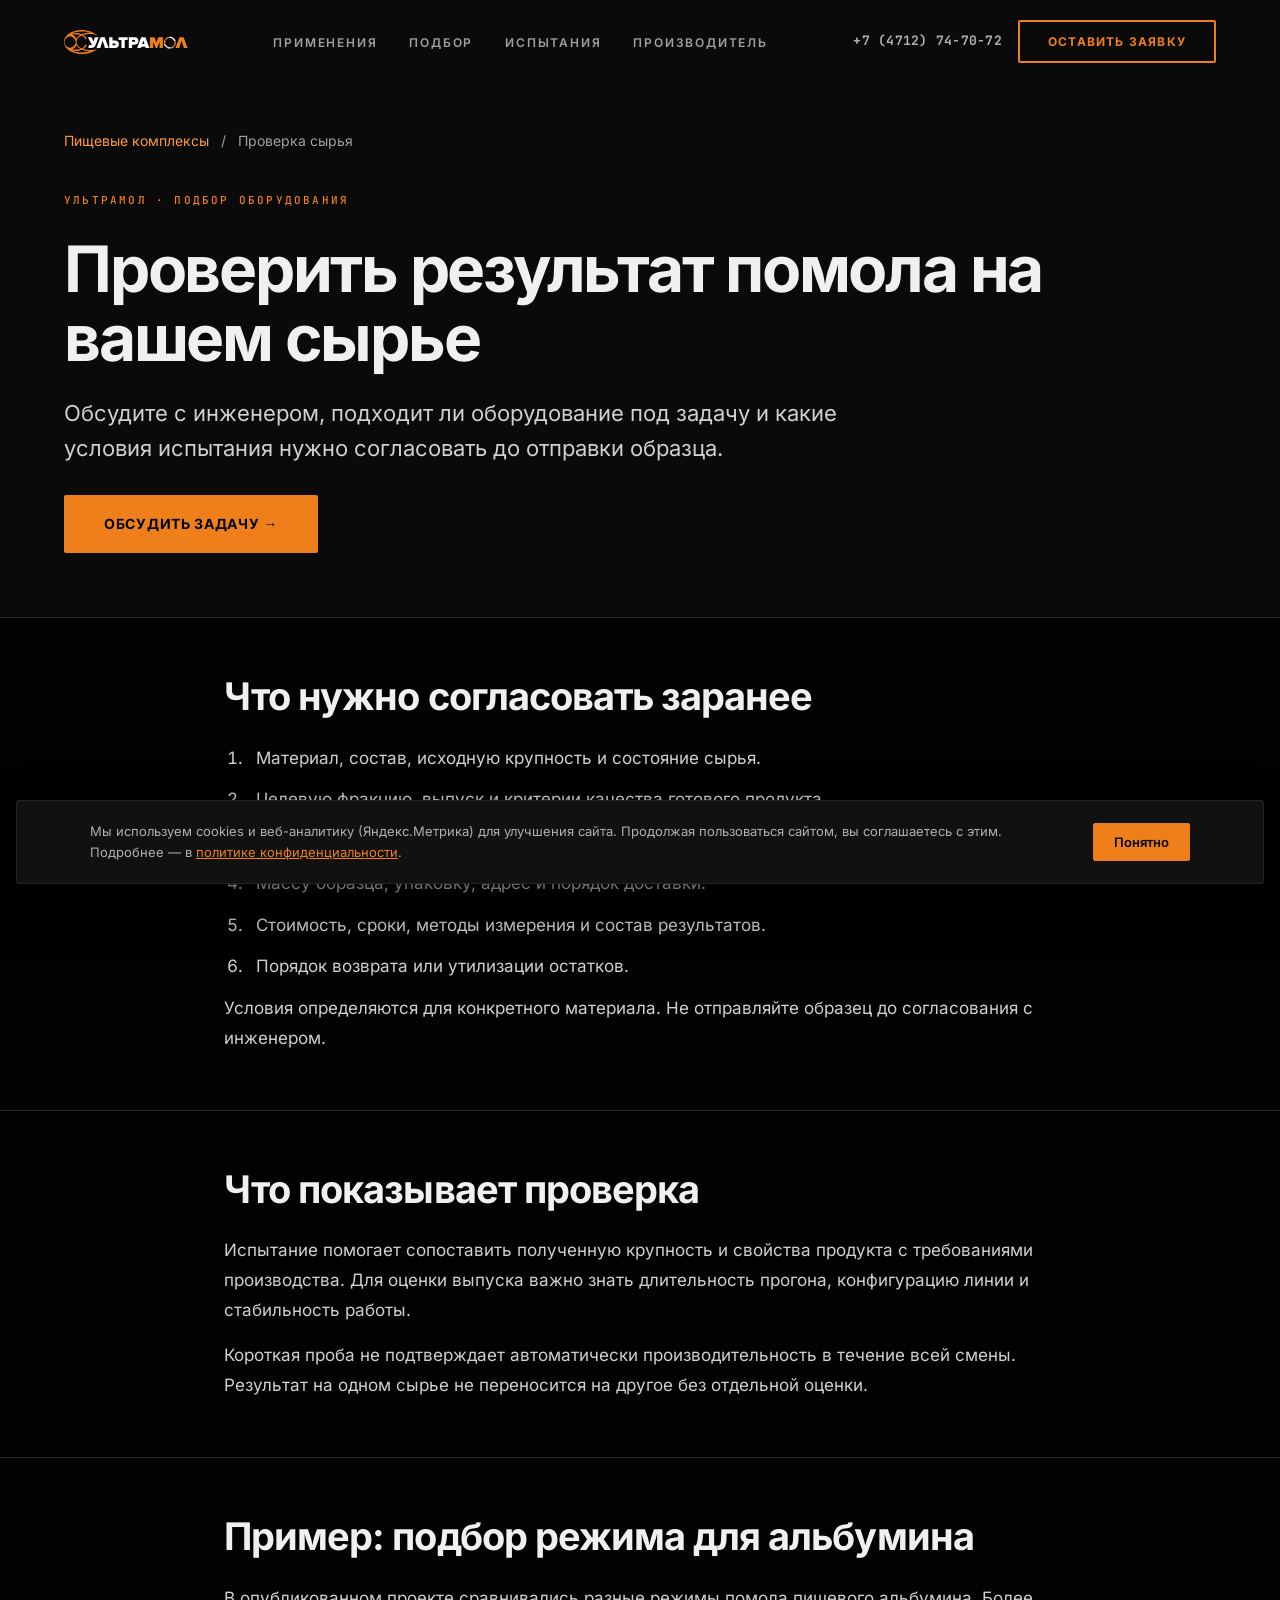
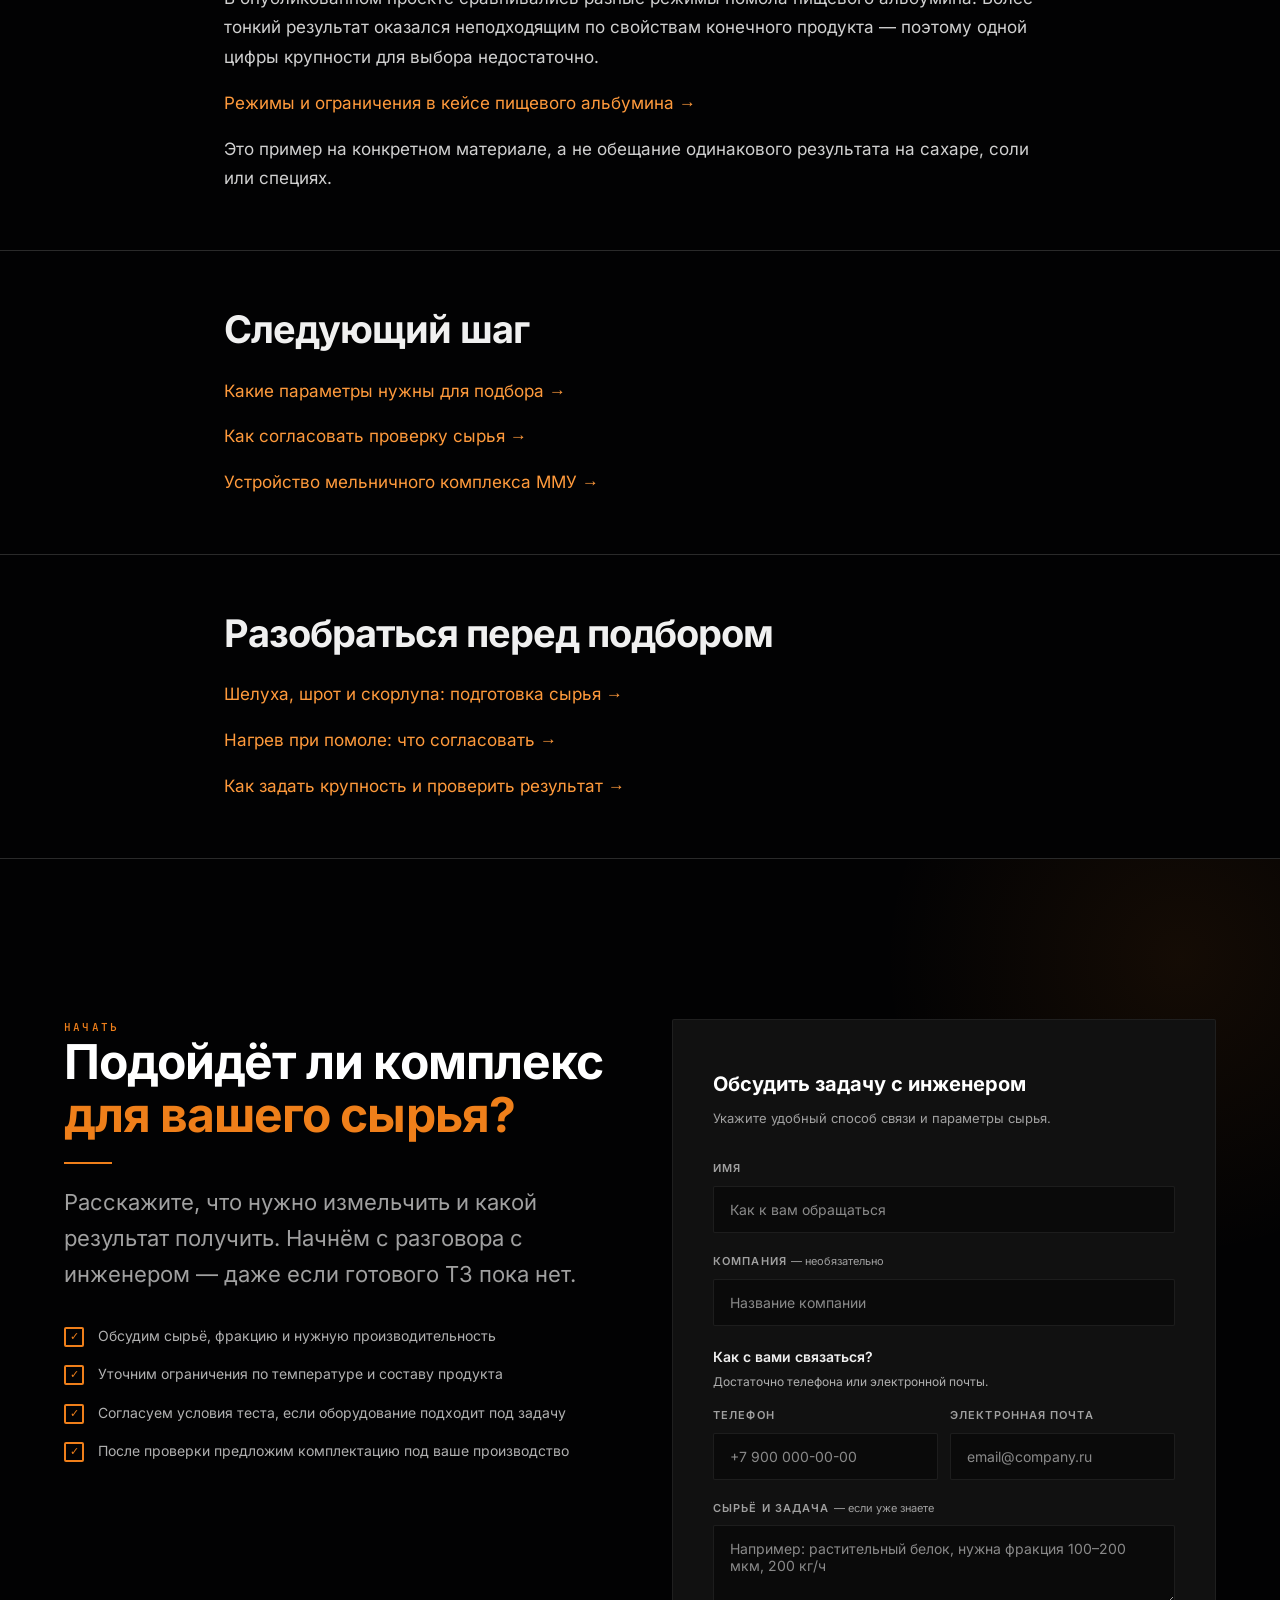
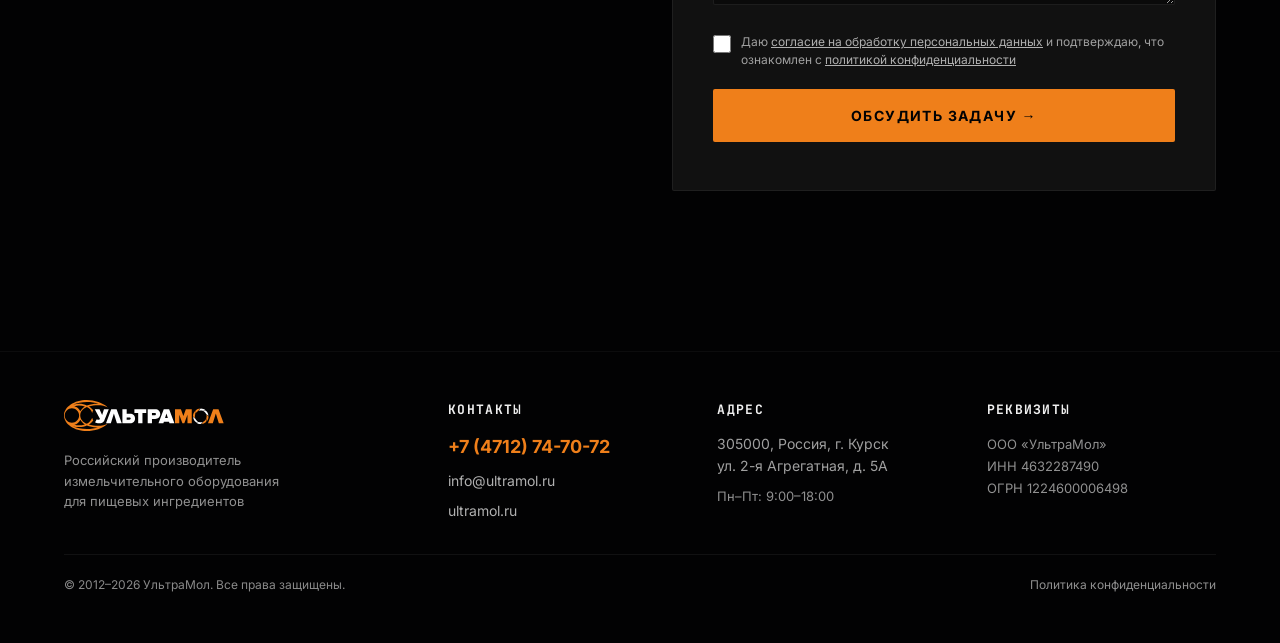
==== commit 37e683ea: "Expand material pages and grinding guides for SEO" ====
--- a/ispytaniya/index.html
+++ b/ispytaniya/index.html
@@ -2,7 +2,7 @@
 <html lang="ru"><head><meta charset="UTF-8"><meta name="viewport" content="width=device-width, initial-scale=1">
 <title>Пробный помол пищевого сырья — согласование испытания | УльтраМол</title><meta name="description" content="Как согласовать проверку сырья перед подбором мельничного комплекса: исходные данные, критерии результата и условия испытания."><link rel="canonical" href="https://pomol.ultramol.ru/ispytaniya/">
 <meta property="og:type" content="website"><meta property="og:locale" content="ru_RU"><meta property="og:url" content="https://pomol.ultramol.ru/ispytaniya/"><meta property="og:title" content="Пробный помол пищевого сырья — согласование испытания | УльтраМол"><meta property="og:description" content="Как согласовать проверку сырья перед подбором мельничного комплекса: исходные данные, критерии результата и условия испытания."><meta property="og:image" content="https://pomol.ultramol.ru/assets/images/hero.webp">
-<link rel="icon" href="/favicon.ico"><link rel="stylesheet" href="/styles.css?v=20261110"><link rel="stylesheet" href="/seo.css?v=20261110"><script src="/app.js?v=20261110" defer></script>
+<link rel="icon" href="/favicon.ico"><link rel="stylesheet" href="/styles.css?v=20261110"><link rel="stylesheet" href="/seo.css?v=20261110b"><script src="/app.js?v=20261110" defer></script>
 <script type="application/ld+json">{"@context": "https://schema.org", "@graph": [{"@type": "Organization", "@id": "https://pomol.ultramol.ru/#org", "name": "УльтраМол", "legalName": "ООО «УльтраМол»", "url": "https://www.ultramol.ru/", "telephone": "+7 (4712) 74-70-72", "email": "info@ultramol.ru"}, {"@type": "WebPage", "@id": "https://pomol.ultramol.ru/ispytaniya/#page", "url": "https://pomol.ultramol.ru/ispytaniya/", "name": "Пробный помол пищевого сырья — согласование испытания | УльтраМол", "description": "Как согласовать проверку сырья перед подбором мельничного комплекса: исходные данные, критерии результата и условия испытания.", "inLanguage": "ru", "publisher": {"@id": "https://pomol.ultramol.ru/#org"}}, {"@type": "BreadcrumbList", "itemListElement": [{"@type": "ListItem", "position": 1, "name": "Пищевые мельничные комплексы", "item": "https://pomol.ultramol.ru/"}, {"@type": "ListItem", "position": 2, "name": "Проверка сырья", "item": "https://pomol.ultramol.ru/ispytaniya/"}]}]}</script></head><body><a class="skip-link" href="#main">Перейти к содержанию</a><div id="scroll-progress" class="scroll-progress" aria-hidden="true"></div><header>
       <nav class="nav" id="nav" aria-label="Основная навигация">
         <div class="container nav-inner">
@@ -117,7 +117,7 @@
           </div>
         </div>
       </nav>
-    </header><main id="main" tabindex="-1"><section class="seo-hero" id="hero"><div class="container"><nav class="seo-breadcrumb" aria-label="Хлебные крошки"><a href="/">Пищевые комплексы</a><span aria-hidden="true"> / </span><span>Проверка сырья</span></nav><p class="label">УльтраМол · Подбор оборудования</p><h1>Проверить результат помола на вашем сырье</h1><p class="seo-lead">Обсудите с инженером, подходит ли оборудование под задачу и какие условия испытания нужно согласовать до отправки образца.</p><a class="btn-primary" href="#form">Обсудить задачу →</a></div></section><section class="seo-section"><div class="container seo-reading"><h2>Что нужно согласовать заранее</h2><ol><li>Материал, состав, исходную крупность и состояние сырья.</li><li>Целевую фракцию, выпуск и критерии качества готового продукта.</li><li>Возможность принять этот материал и требования к его подготовке.</li><li>Массу образца, упаковку, адрес и порядок доставки.</li><li>Стоимость, сроки, методы измерения и состав результатов.</li><li>Порядок возврата или утилизации остатков.</li></ol><p>Условия определяются для конкретного материала. Не отправляйте образец до согласования с инженером.</p></div></section><section class="seo-section"><div class="container seo-reading"><h2>Что показывает проверка</h2><p>Испытание помогает сопоставить полученную крупность и свойства продукта с требованиями производства. Для оценки выпуска важно знать длительность прогона, конфигурацию линии и стабильность работы.</p><p>Короткая проба не подтверждает автоматически производительность в течение всей смены. Результат на одном сырье не переносится на другое без отдельной оценки.</p></div></section><section class="seo-section"><div class="container seo-reading"><h2>Пример: подбор режима для альбумина</h2><p>В опубликованном проекте сравнивались разные режимы помола пищевого альбумина. Более тонкий результат оказался неподходящим по свойствам конечного продукта — поэтому одной цифры крупности для выбора недостаточно.</p><p><a href="https://www.ultramol.ru/novosti/sobytiya/pomol-pishchevogo-albumina/">Режимы и ограничения в кейсе пищевого альбумина →</a></p><p>Это пример на конкретном материале, а не обещание одинакового результата на сахаре, соли или специях.</p></div></section><section class="seo-section"><div class="container seo-reading"><h2>Следующий шаг</h2><p><a href="/podbor/">Какие параметры нужны для подбора →</a></p><p><a href="/ispytaniya/">Как согласовать проверку сырья →</a></p><p><a href="https://www.ultramol.ru/produktsiya/izmelchitelnoe-oborudovanie/molotkovaya-rotorno-vikhrevaya-melnitsa-serii-mmu-/">Устройство мельничного комплекса ММУ →</a></p></div></section><section class="cta-section" id="form">
+    </header><main id="main" tabindex="-1"><section class="seo-hero" id="hero"><div class="container"><nav class="seo-breadcrumb" aria-label="Хлебные крошки"><a href="/">Пищевые комплексы</a><span aria-hidden="true"> / </span><span>Проверка сырья</span></nav><p class="label">УльтраМол · Подбор оборудования</p><h1>Проверить результат помола на вашем сырье</h1><p class="seo-lead">Обсудите с инженером, подходит ли оборудование под задачу и какие условия испытания нужно согласовать до отправки образца.</p><a class="btn-primary" href="#form">Обсудить задачу →</a></div></section><section class="seo-section"><div class="container seo-reading"><h2>Что нужно согласовать заранее</h2><ol><li>Материал, состав, исходную крупность и состояние сырья.</li><li>Целевую фракцию, выпуск и критерии качества готового продукта.</li><li>Возможность принять этот материал и требования к его подготовке.</li><li>Массу образца, упаковку, адрес и порядок доставки.</li><li>Стоимость, сроки, методы измерения и состав результатов.</li><li>Порядок возврата или утилизации остатков.</li></ol><p>Условия определяются для конкретного материала. Не отправляйте образец до согласования с инженером.</p></div></section><section class="seo-section"><div class="container seo-reading"><h2>Что показывает проверка</h2><p>Испытание помогает сопоставить полученную крупность и свойства продукта с требованиями производства. Для оценки выпуска важно знать длительность прогона, конфигурацию линии и стабильность работы.</p><p>Короткая проба не подтверждает автоматически производительность в течение всей смены. Результат на одном сырье не переносится на другое без отдельной оценки.</p></div></section><section class="seo-section"><div class="container seo-reading"><h2>Пример: подбор режима для альбумина</h2><p>В опубликованном проекте сравнивались разные режимы помола пищевого альбумина. Более тонкий результат оказался неподходящим по свойствам конечного продукта — поэтому одной цифры крупности для выбора недостаточно.</p><p><a href="https://www.ultramol.ru/novosti/sobytiya/pomol-pishchevogo-albumina/">Режимы и ограничения в кейсе пищевого альбумина →</a></p><p>Это пример на конкретном материале, а не обещание одинакового результата на сахаре, соли или специях.</p></div></section><section class="seo-section"><div class="container seo-reading"><h2>Следующий шаг</h2><p><a href="/podbor/">Какие параметры нужны для подбора →</a></p><p><a href="/ispytaniya/">Как согласовать проверку сырья →</a></p><p><a href="https://www.ultramol.ru/produktsiya/izmelchitelnoe-oborudovanie/molotkovaya-rotorno-vikhrevaya-melnitsa-serii-mmu-/">Устройство мельничного комплекса ММУ →</a></p></div></section><!-- seo-stage2-related --><section class="seo-section"><div class="container seo-reading"><h2>Разобраться перед подбором</h2><p><a href="/primenenie/rastitelnoe-syre/">Шелуха, шрот и скорлупа: подготовка сырья →</a></p><p><a href="/baza-znaniy/pomol-i-nagrev/">Нагрев при помоле: что согласовать →</a></p><p><a href="/baza-znaniy/krupnost-pomola/">Как задать крупность и проверить результат →</a></p></div></section><!-- /seo-stage2-related --><section class="cta-section" id="form">
         <div class="container">
           <div class="cta-inner">
             <div class="cta-text reveal">
--- a/seo.css
+++ b/seo.css
@@ -23,3 +23,12 @@
 main > section.seo-section, main > section.seo-hero { min-height: auto; }
 .skip-link { position: fixed; left: 16px; top: -100px; z-index: 9999; padding: 12px 20px; color: #020203; background: #ff9a3c; }
 .skip-link:focus { top: 16px; }
+.seo-table-wrap { max-width: 100%; overflow-x: auto; margin: 24px 0; }
+.seo-table-wrap:focus-visible { outline: 2px solid var(--orange-bright); outline-offset: 4px; }
+.seo-reading table { width: 100%; border-collapse: collapse; text-align: left; font-size: 16px; line-height: 1.65; }
+.seo-reading caption { text-align: left; margin-bottom: 16px; color: var(--gray-200); }
+.seo-reading th, .seo-reading td { padding: 16px; border: 1px solid var(--gray-800); vertical-align: top; overflow-wrap: anywhere; color: var(--gray-200); }
+.seo-reading th { background: var(--black-elevated); color: var(--white); }
+.seo-reading th:first-child, .seo-reading td:first-child { width: 32%; min-width: 100px; }
+.seo-reading .seo-source { font-size: 14px; }
+@media (max-width: 600px) { .seo-reading th, .seo-reading td { padding: 10px; font-size: 14px; } }
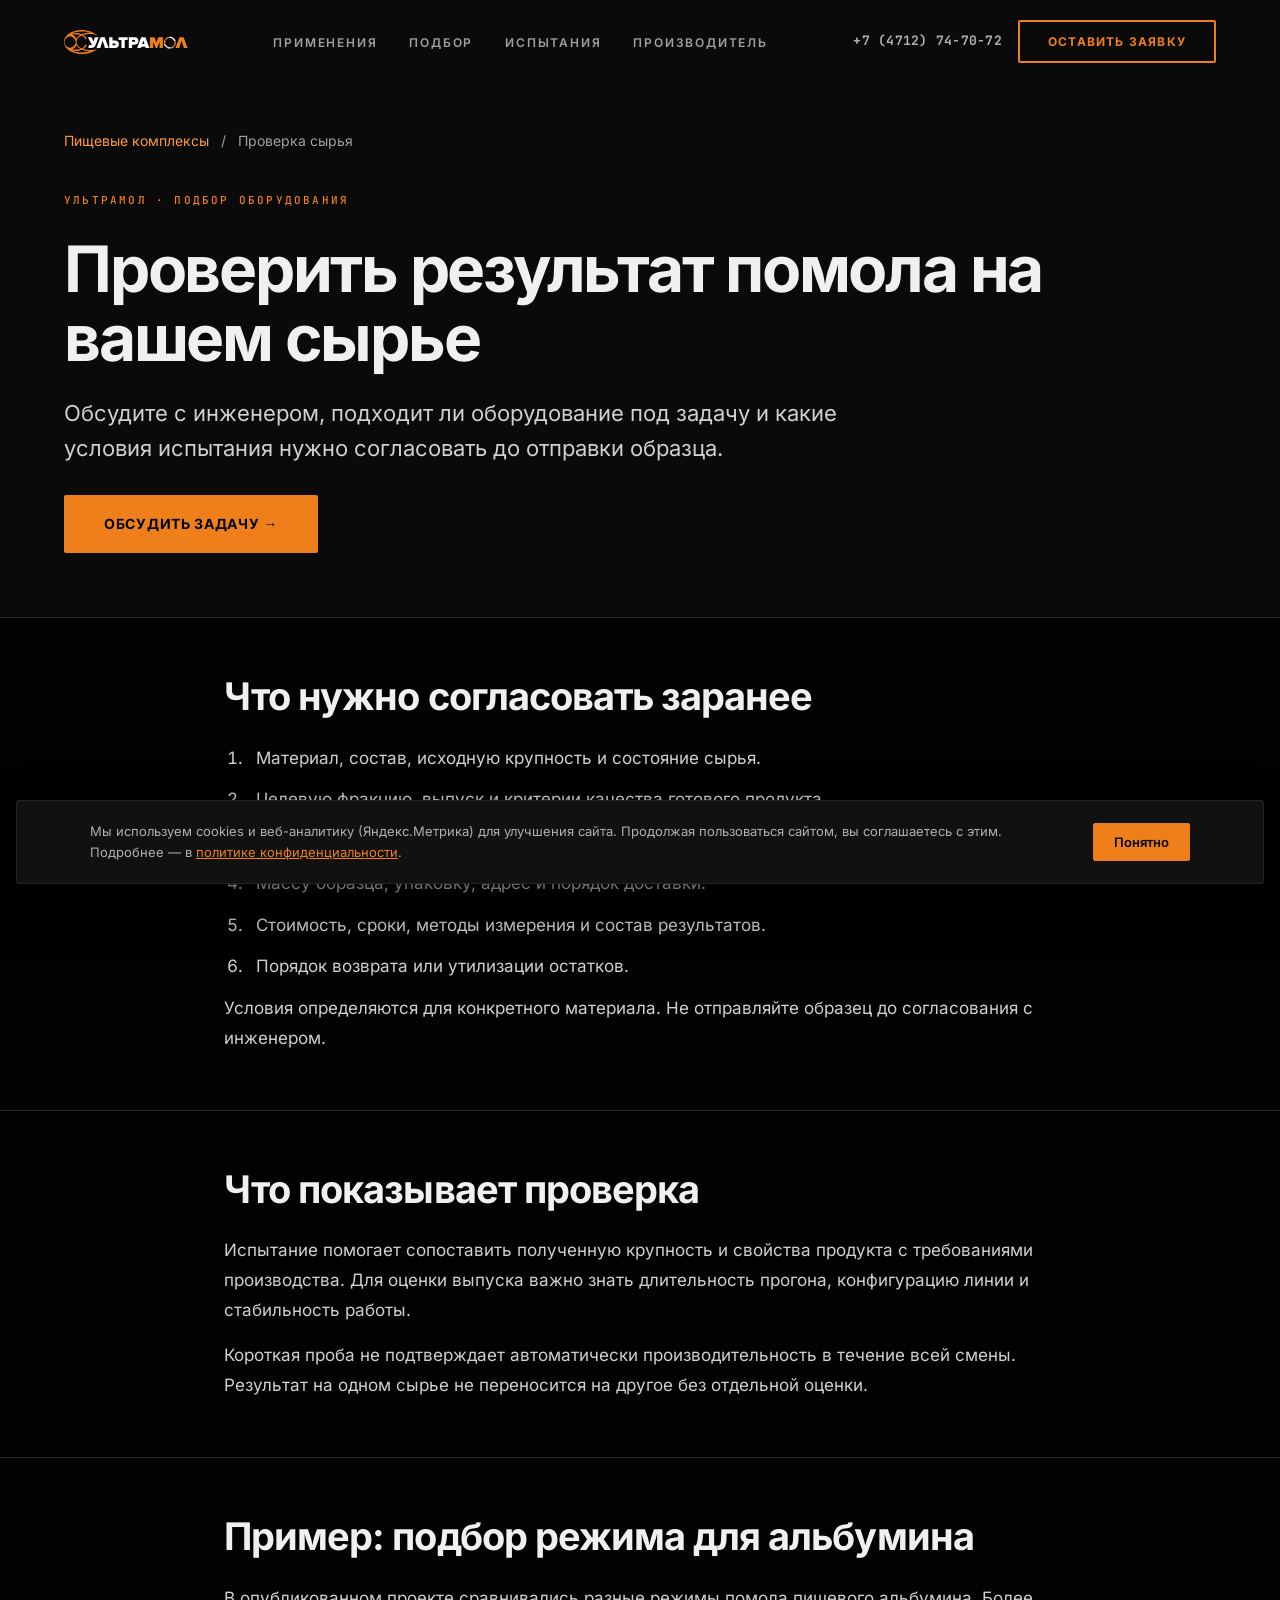
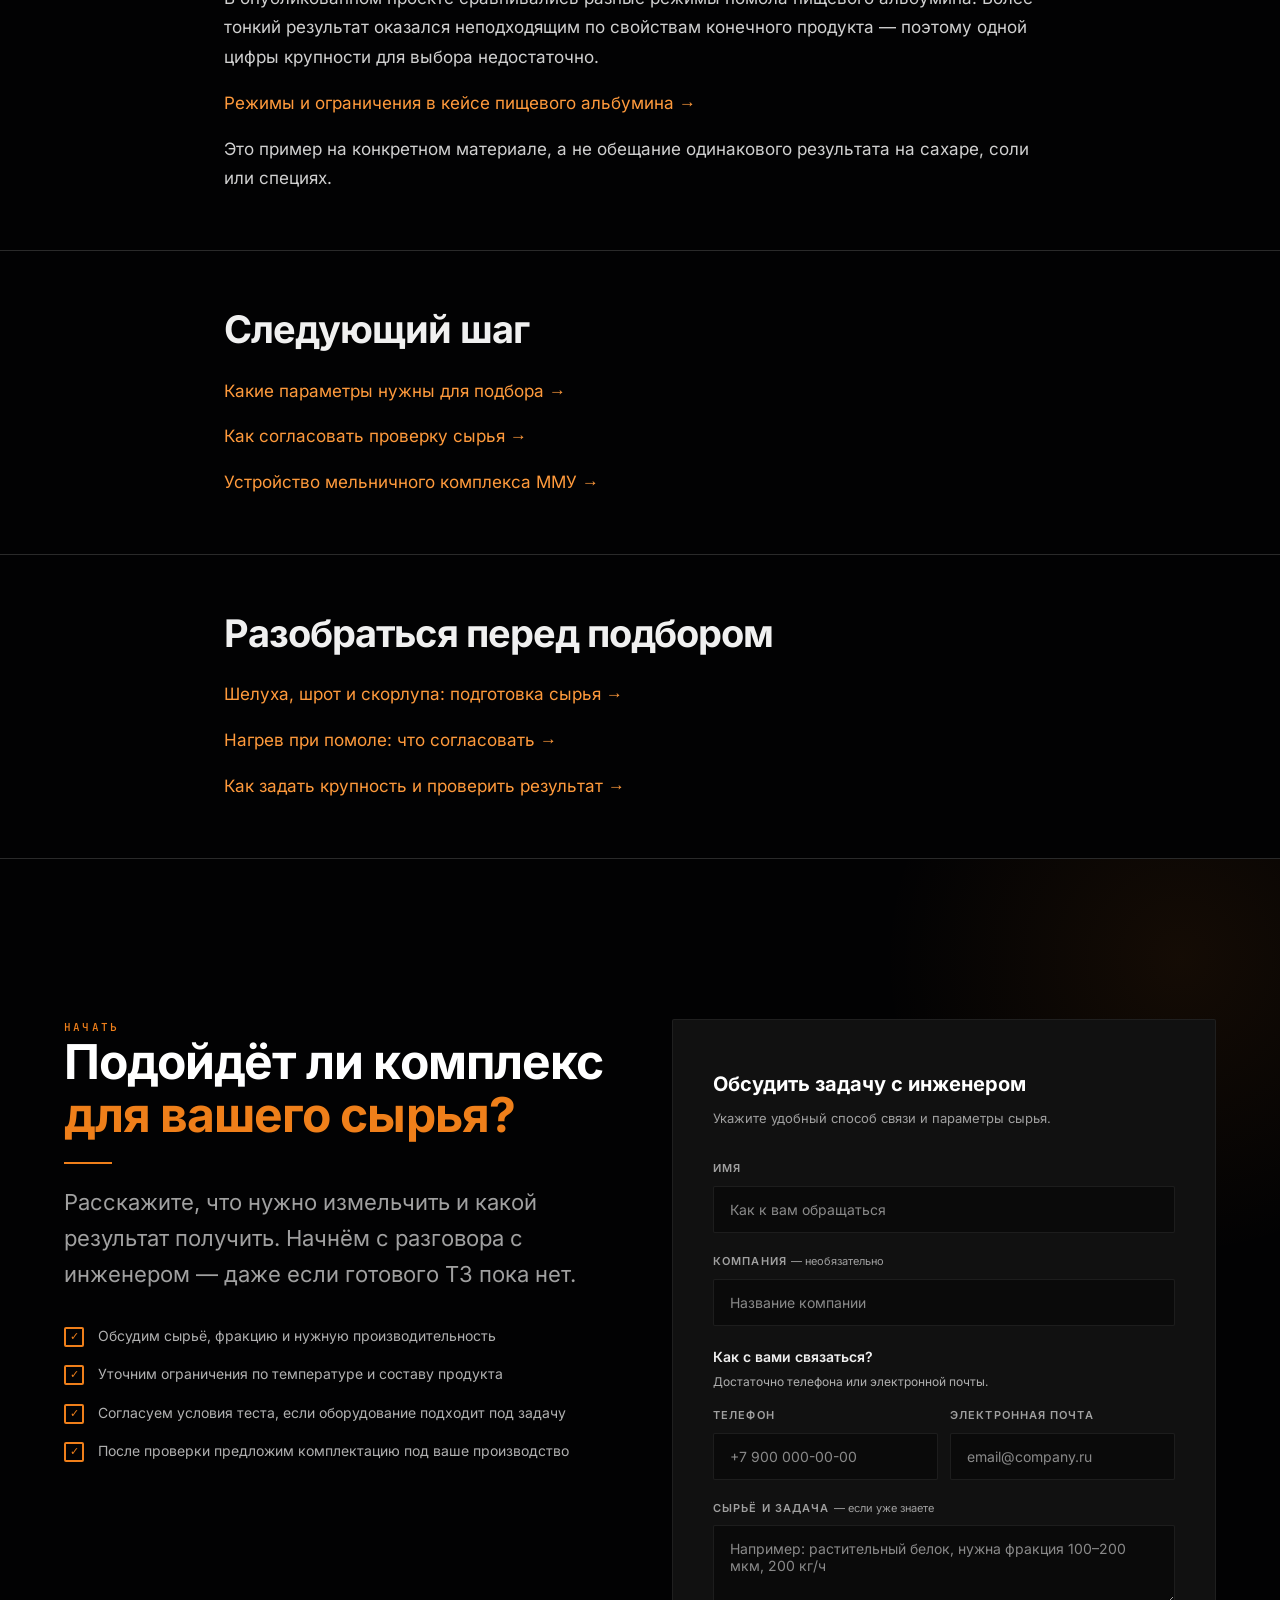
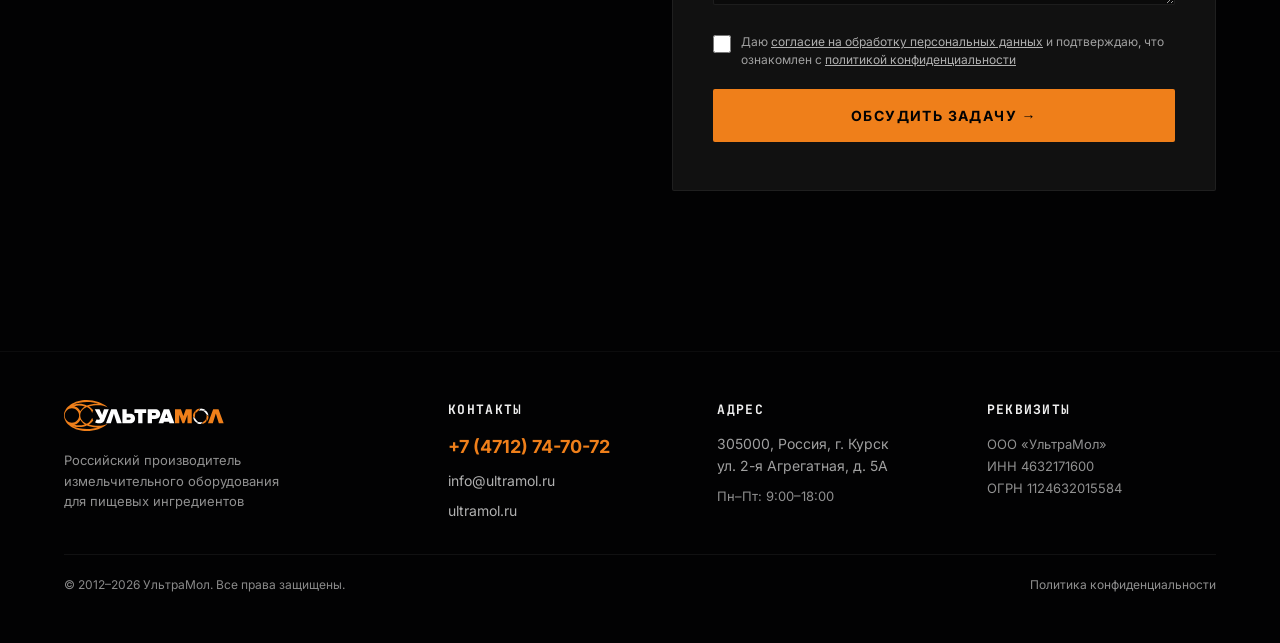
==== commit 607c0e81: "Correct company INN and OGRN from registration certificates" ====
--- a/ispytaniya/index.html
+++ b/ispytaniya/index.html
@@ -442,7 +442,7 @@
             <p
               style="color: var(--gray-500); font-size: 13px; line-height: 1.7"
             >
-              ООО «УльтраМол»<br />ИНН 4632287490<br />ОГРН 1224600006498
+              ООО «УльтраМол»<br />ИНН 4632171600<br />ОГРН 1124632015584
             </p>
           </div>
         </div>
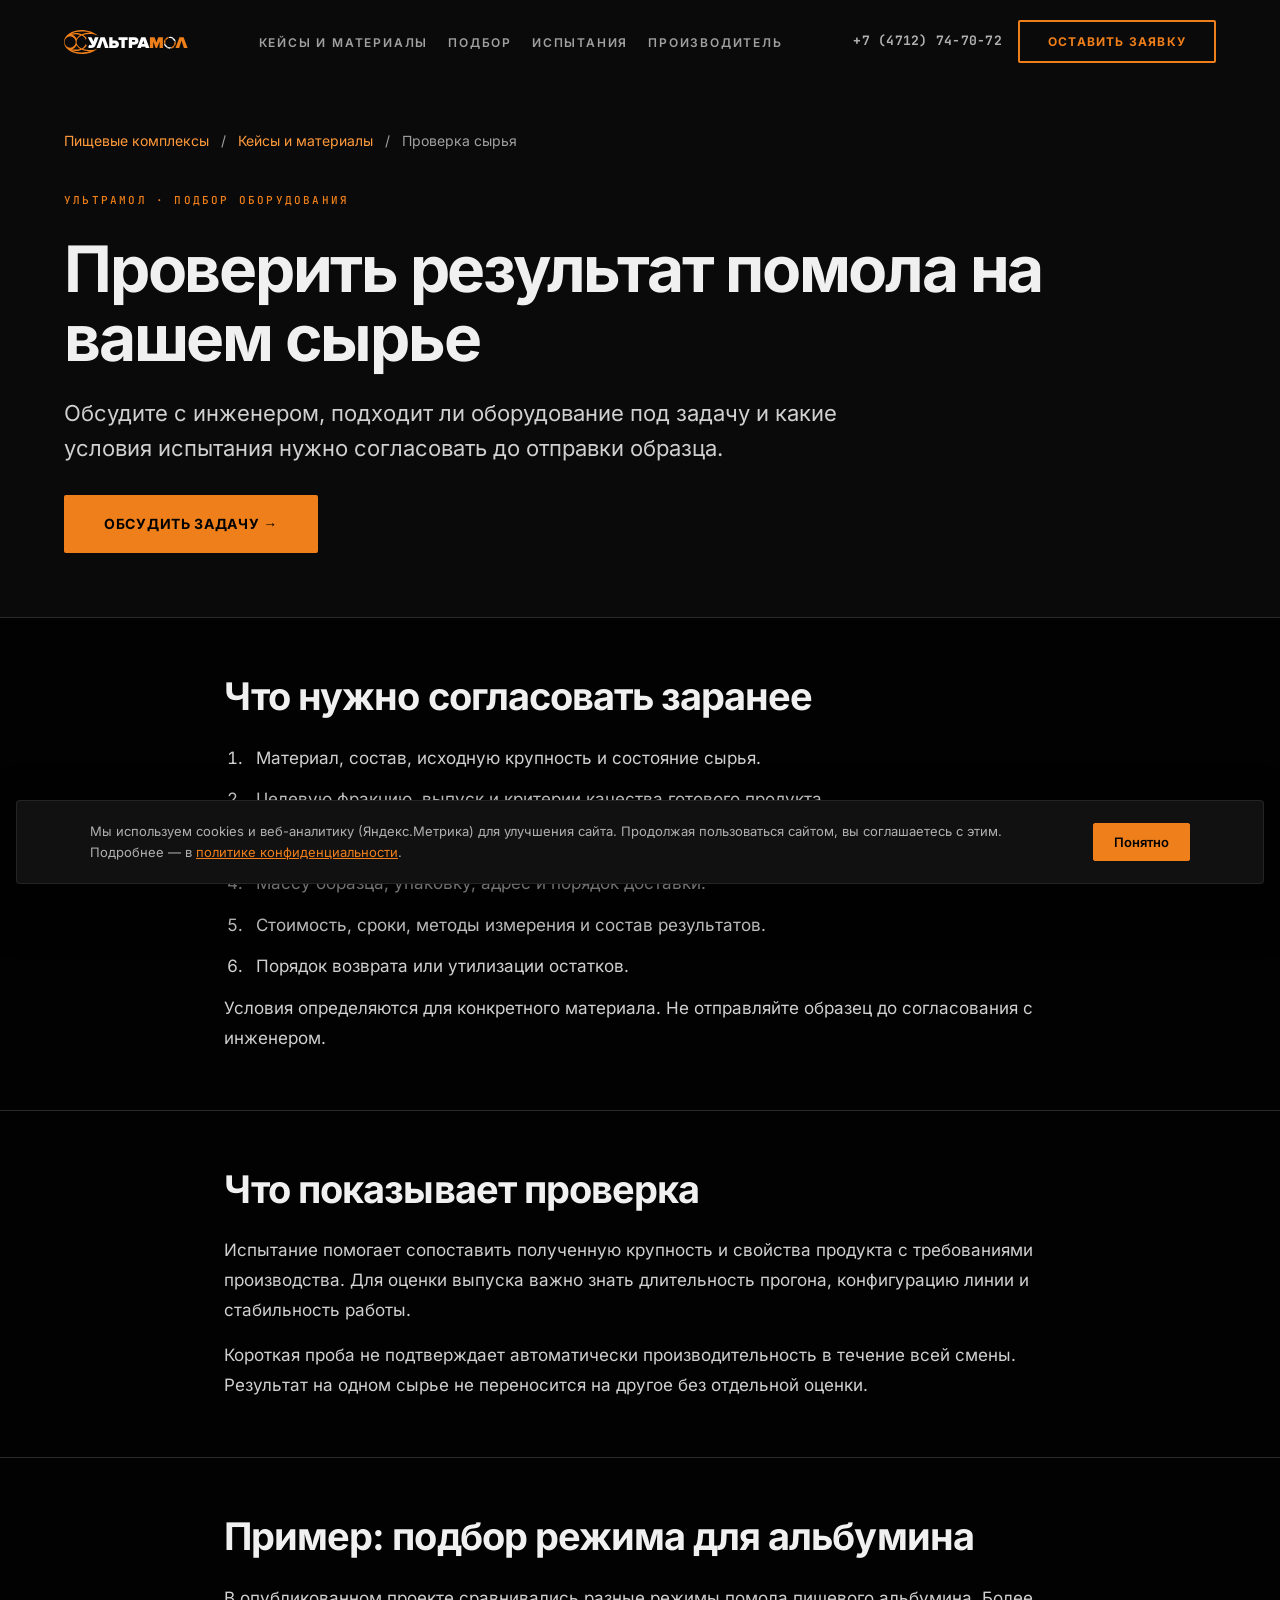
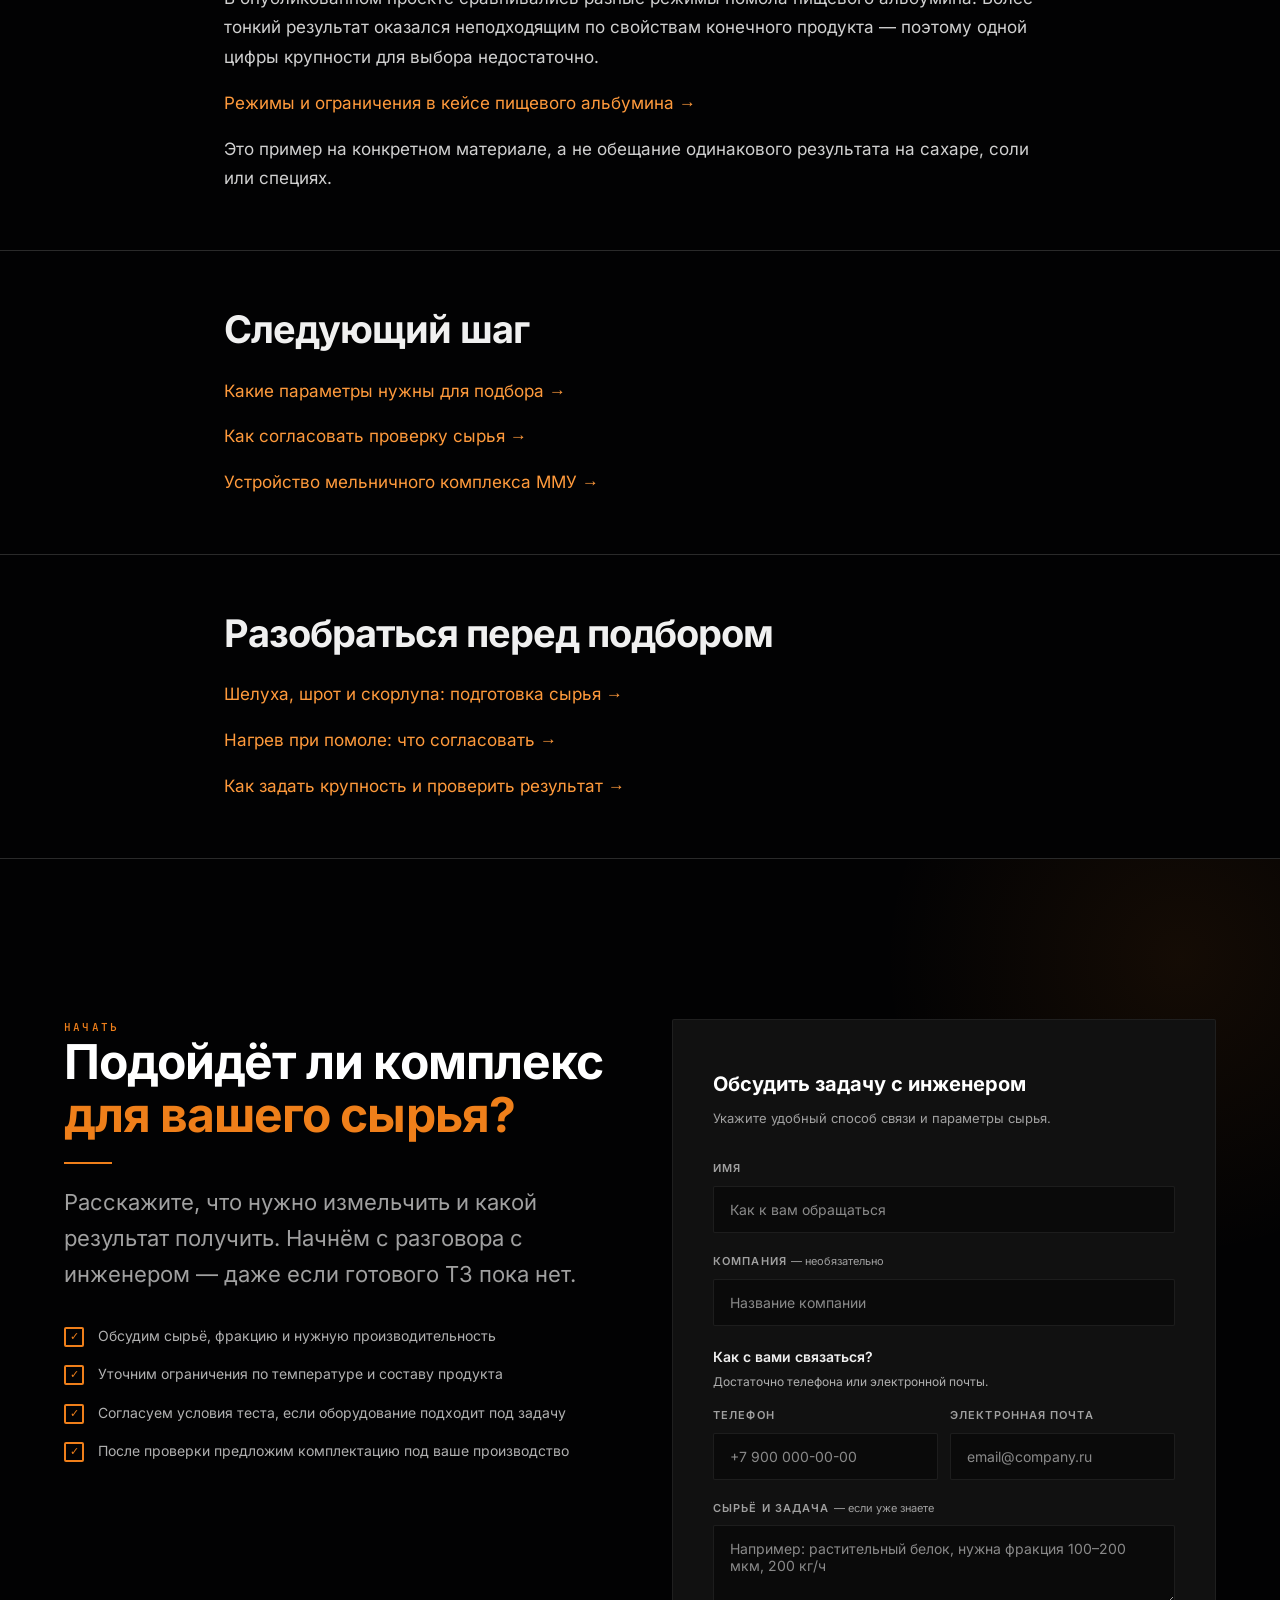
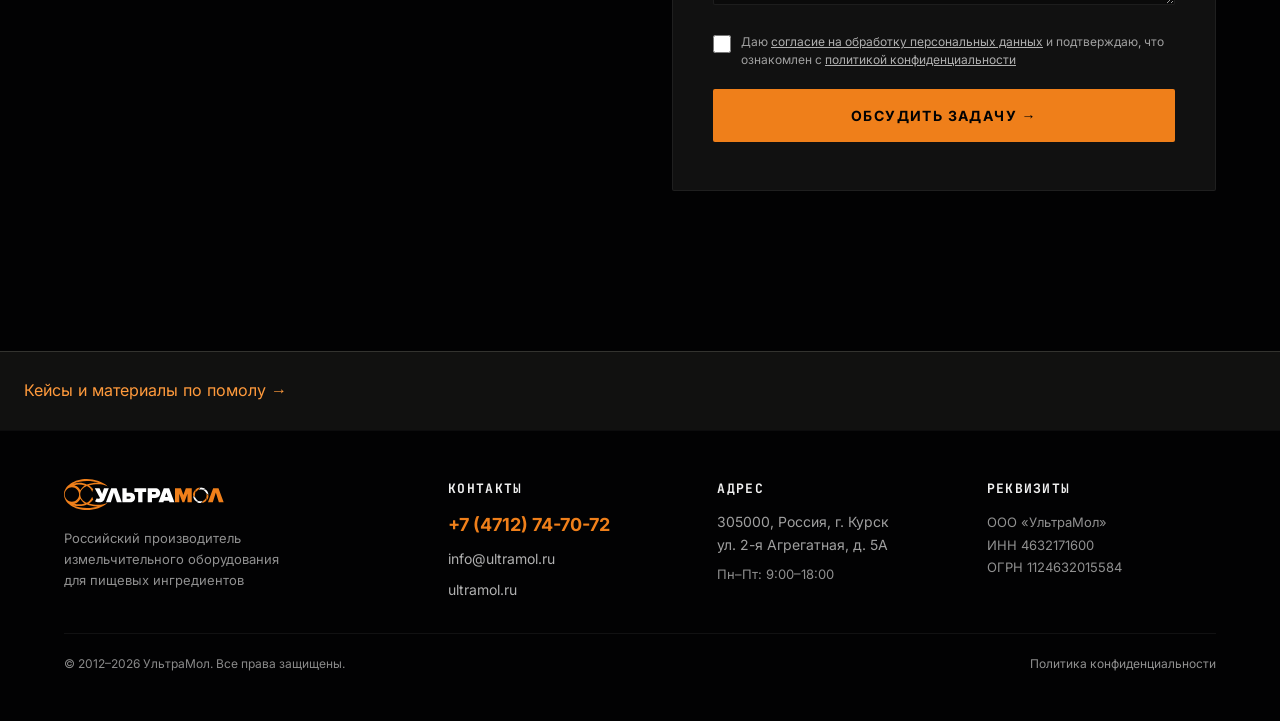
==== commit b62396d5: "Add material library and clear navigation across Pomol" ====
--- a/ispytaniya/index.html
+++ b/ispytaniya/index.html
@@ -2,8 +2,8 @@
 <html lang="ru"><head><meta charset="UTF-8"><meta name="viewport" content="width=device-width, initial-scale=1">
 <title>Пробный помол пищевого сырья — согласование испытания | УльтраМол</title><meta name="description" content="Как согласовать проверку сырья перед подбором мельничного комплекса: исходные данные, критерии результата и условия испытания."><link rel="canonical" href="https://pomol.ultramol.ru/ispytaniya/">
 <meta property="og:type" content="website"><meta property="og:locale" content="ru_RU"><meta property="og:url" content="https://pomol.ultramol.ru/ispytaniya/"><meta property="og:title" content="Пробный помол пищевого сырья — согласование испытания | УльтраМол"><meta property="og:description" content="Как согласовать проверку сырья перед подбором мельничного комплекса: исходные данные, критерии результата и условия испытания."><meta property="og:image" content="https://pomol.ultramol.ru/assets/images/hero.webp">
-<link rel="icon" href="/favicon.ico"><link rel="stylesheet" href="/styles.css?v=20261110"><link rel="stylesheet" href="/seo.css?v=20261110b"><script src="/app.js?v=20261110" defer></script>
-<script type="application/ld+json">{"@context": "https://schema.org", "@graph": [{"@type": "Organization", "@id": "https://pomol.ultramol.ru/#org", "name": "УльтраМол", "legalName": "ООО «УльтраМол»", "url": "https://www.ultramol.ru/", "telephone": "+7 (4712) 74-70-72", "email": "info@ultramol.ru"}, {"@type": "WebPage", "@id": "https://pomol.ultramol.ru/ispytaniya/#page", "url": "https://pomol.ultramol.ru/ispytaniya/", "name": "Пробный помол пищевого сырья — согласование испытания | УльтраМол", "description": "Как согласовать проверку сырья перед подбором мельничного комплекса: исходные данные, критерии результата и условия испытания.", "inLanguage": "ru", "publisher": {"@id": "https://pomol.ultramol.ru/#org"}}, {"@type": "BreadcrumbList", "itemListElement": [{"@type": "ListItem", "position": 1, "name": "Пищевые мельничные комплексы", "item": "https://pomol.ultramol.ru/"}, {"@type": "ListItem", "position": 2, "name": "Проверка сырья", "item": "https://pomol.ultramol.ru/ispytaniya/"}]}]}</script></head><body><a class="skip-link" href="#main">Перейти к содержанию</a><div id="scroll-progress" class="scroll-progress" aria-hidden="true"></div><header>
+<link rel="icon" href="/favicon.ico"><link rel="stylesheet" href="/styles.css?v=20261110"><link rel="stylesheet" href="/seo.css?v=20261110c"><script src="/app.js?v=20261110" defer></script>
+<script type="application/ld+json">{"@context": "https://schema.org", "@graph": [{"@type": "Organization", "@id": "https://pomol.ultramol.ru/#org", "name": "УльтраМол", "legalName": "ООО «УльтраМол»", "url": "https://www.ultramol.ru/", "telephone": "+7 (4712) 74-70-72", "email": "info@ultramol.ru"}, {"@type": "WebPage", "@id": "https://pomol.ultramol.ru/ispytaniya/#page", "url": "https://pomol.ultramol.ru/ispytaniya/", "name": "Пробный помол пищевого сырья — согласование испытания | УльтраМол", "description": "Как согласовать проверку сырья перед подбором мельничного комплекса: исходные данные, критерии результата и условия испытания.", "inLanguage": "ru", "publisher": {"@id": "https://pomol.ultramol.ru/#org"}}, {"@type": "BreadcrumbList", "itemListElement": [{"@type": "ListItem", "position": 1, "name": "Пищевые мельничные комплексы", "item": "https://pomol.ultramol.ru/"}, {"@type": "ListItem", "position": 2, "name": "Кейсы и материалы", "item": "https://pomol.ultramol.ru/materialy/"}, {"@type": "ListItem", "position": 3, "name": "Проверка сырья", "item": "https://pomol.ultramol.ru/ispytaniya/"}]}]}</script></head><body><a class="skip-link" href="#main">Перейти к содержанию</a><div id="scroll-progress" class="scroll-progress" aria-hidden="true"></div><header>
       <nav class="nav" id="nav" aria-label="Основная навигация">
         <div class="container nav-inner">
           <a href="/" class="nav-logo" aria-label="УльтраМол — на главную"
@@ -105,7 +105,7 @@
                 fill="#EF7F1A"
               /></svg
           ></a>
-          <ul class="nav-links" id="nav-links"><li><a href="/#cases">Применения</a></li><li><a href="/podbor/">Подбор</a></li><li><a href="/ispytaniya/">Испытания</a></li><li><a href="/#about">Производитель</a></li></ul>
+          <ul class="nav-links" id="nav-links"><li><a href="/materialy/">Кейсы и материалы</a></li><li><a href="/podbor/">Подбор</a></li><li><a href="/ispytaniya/">Испытания</a></li><li><a href="/#about">Производитель</a></li></ul>
           <div class="nav-right">
             <a href="tel:+74712747072" class="nav-phone">+7 (4712) 74-70-72</a>
             <a href="#form" class="nav-cta" id="nav-cta">Оставить заявку</a>
@@ -117,7 +117,7 @@
           </div>
         </div>
       </nav>
-    </header><main id="main" tabindex="-1"><section class="seo-hero" id="hero"><div class="container"><nav class="seo-breadcrumb" aria-label="Хлебные крошки"><a href="/">Пищевые комплексы</a><span aria-hidden="true"> / </span><span>Проверка сырья</span></nav><p class="label">УльтраМол · Подбор оборудования</p><h1>Проверить результат помола на вашем сырье</h1><p class="seo-lead">Обсудите с инженером, подходит ли оборудование под задачу и какие условия испытания нужно согласовать до отправки образца.</p><a class="btn-primary" href="#form">Обсудить задачу →</a></div></section><section class="seo-section"><div class="container seo-reading"><h2>Что нужно согласовать заранее</h2><ol><li>Материал, состав, исходную крупность и состояние сырья.</li><li>Целевую фракцию, выпуск и критерии качества готового продукта.</li><li>Возможность принять этот материал и требования к его подготовке.</li><li>Массу образца, упаковку, адрес и порядок доставки.</li><li>Стоимость, сроки, методы измерения и состав результатов.</li><li>Порядок возврата или утилизации остатков.</li></ol><p>Условия определяются для конкретного материала. Не отправляйте образец до согласования с инженером.</p></div></section><section class="seo-section"><div class="container seo-reading"><h2>Что показывает проверка</h2><p>Испытание помогает сопоставить полученную крупность и свойства продукта с требованиями производства. Для оценки выпуска важно знать длительность прогона, конфигурацию линии и стабильность работы.</p><p>Короткая проба не подтверждает автоматически производительность в течение всей смены. Результат на одном сырье не переносится на другое без отдельной оценки.</p></div></section><section class="seo-section"><div class="container seo-reading"><h2>Пример: подбор режима для альбумина</h2><p>В опубликованном проекте сравнивались разные режимы помола пищевого альбумина. Более тонкий результат оказался неподходящим по свойствам конечного продукта — поэтому одной цифры крупности для выбора недостаточно.</p><p><a href="https://www.ultramol.ru/novosti/sobytiya/pomol-pishchevogo-albumina/">Режимы и ограничения в кейсе пищевого альбумина →</a></p><p>Это пример на конкретном материале, а не обещание одинакового результата на сахаре, соли или специях.</p></div></section><section class="seo-section"><div class="container seo-reading"><h2>Следующий шаг</h2><p><a href="/podbor/">Какие параметры нужны для подбора →</a></p><p><a href="/ispytaniya/">Как согласовать проверку сырья →</a></p><p><a href="https://www.ultramol.ru/produktsiya/izmelchitelnoe-oborudovanie/molotkovaya-rotorno-vikhrevaya-melnitsa-serii-mmu-/">Устройство мельничного комплекса ММУ →</a></p></div></section><!-- seo-stage2-related --><section class="seo-section"><div class="container seo-reading"><h2>Разобраться перед подбором</h2><p><a href="/primenenie/rastitelnoe-syre/">Шелуха, шрот и скорлупа: подготовка сырья →</a></p><p><a href="/baza-znaniy/pomol-i-nagrev/">Нагрев при помоле: что согласовать →</a></p><p><a href="/baza-znaniy/krupnost-pomola/">Как задать крупность и проверить результат →</a></p></div></section><!-- /seo-stage2-related --><section class="cta-section" id="form">
+    </header><main id="main" tabindex="-1"><section class="seo-hero" id="hero"><div class="container"><nav class="seo-breadcrumb" aria-label="Хлебные крошки"><a href="/">Пищевые комплексы</a><span aria-hidden="true"> / </span><a href="/materialy/">Кейсы и материалы</a><span aria-hidden="true"> / </span><span>Проверка сырья</span></nav><p class="label">УльтраМол · Подбор оборудования</p><h1>Проверить результат помола на вашем сырье</h1><p class="seo-lead">Обсудите с инженером, подходит ли оборудование под задачу и какие условия испытания нужно согласовать до отправки образца.</p><a class="btn-primary" href="#form">Обсудить задачу →</a></div></section><section class="seo-section"><div class="container seo-reading"><h2>Что нужно согласовать заранее</h2><ol><li>Материал, состав, исходную крупность и состояние сырья.</li><li>Целевую фракцию, выпуск и критерии качества готового продукта.</li><li>Возможность принять этот материал и требования к его подготовке.</li><li>Массу образца, упаковку, адрес и порядок доставки.</li><li>Стоимость, сроки, методы измерения и состав результатов.</li><li>Порядок возврата или утилизации остатков.</li></ol><p>Условия определяются для конкретного материала. Не отправляйте образец до согласования с инженером.</p></div></section><section class="seo-section"><div class="container seo-reading"><h2>Что показывает проверка</h2><p>Испытание помогает сопоставить полученную крупность и свойства продукта с требованиями производства. Для оценки выпуска важно знать длительность прогона, конфигурацию линии и стабильность работы.</p><p>Короткая проба не подтверждает автоматически производительность в течение всей смены. Результат на одном сырье не переносится на другое без отдельной оценки.</p></div></section><section class="seo-section"><div class="container seo-reading"><h2>Пример: подбор режима для альбумина</h2><p>В опубликованном проекте сравнивались разные режимы помола пищевого альбумина. Более тонкий результат оказался неподходящим по свойствам конечного продукта — поэтому одной цифры крупности для выбора недостаточно.</p><p><a href="https://www.ultramol.ru/novosti/sobytiya/pomol-pishchevogo-albumina/">Режимы и ограничения в кейсе пищевого альбумина →</a></p><p>Это пример на конкретном материале, а не обещание одинакового результата на сахаре, соли или специях.</p></div></section><section class="seo-section"><div class="container seo-reading"><h2>Следующий шаг</h2><p><a href="/podbor/">Какие параметры нужны для подбора →</a></p><p><a href="/ispytaniya/">Как согласовать проверку сырья →</a></p><p><a href="https://www.ultramol.ru/produktsiya/izmelchitelnoe-oborudovanie/molotkovaya-rotorno-vikhrevaya-melnitsa-serii-mmu-/">Устройство мельничного комплекса ММУ →</a></p></div></section><!-- seo-stage2-related --><section class="seo-section"><div class="container seo-reading"><h2>Разобраться перед подбором</h2><p><a href="/primenenie/rastitelnoe-syre/">Шелуха, шрот и скорлупа: подготовка сырья →</a></p><p><a href="/baza-znaniy/pomol-i-nagrev/">Нагрев при помоле: что согласовать →</a></p><p><a href="/baza-znaniy/krupnost-pomola/">Как задать крупность и проверить результат →</a></p></div></section><!-- /seo-stage2-related --><section class="cta-section" id="form">
         <div class="container">
           <div class="cta-inner">
             <div class="cta-text reveal">
@@ -240,7 +240,7 @@
             </div>
           </div>
         </div>
-      </section></main><footer class="footer">
+      </section></main><nav class="library-footer-link" aria-label="Материалы по помолу"><a href="/materialy/">Кейсы и материалы по помолу →</a></nav><footer class="footer">
       <div class="container">
         <div class="footer-grid">
           <div class="footer-col">
--- a/seo.css
+++ b/seo.css
@@ -32,3 +32,9 @@
 .seo-reading th:first-child, .seo-reading td:first-child { width: 32%; min-width: 100px; }
 .seo-reading .seo-source { font-size: 14px; }
 @media (max-width: 600px) { .seo-reading th, .seo-reading td { padding: 10px; font-size: 14px; } }
+
+/* Visible entrances to the library, shared by home and detail pages. */
+.library-footer-link{padding:26px max(24px,calc((100% - 1280px)/2));border-top:1px solid #33332f;background:#111110;font-size:16px;color:#ff9a3c}.library-footer-link a:hover{text-decoration:underline;text-underline-offset:5px}
+.library-home-link{padding-top:40px;padding-bottom:16px}.library-home-link a{display:grid;grid-template-columns:1fr auto;gap:10px 24px;padding:28px 32px;border:1px solid #4a3d2c;background:#1b1813;border-radius:6px}.library-home-link span{font:11px/1.5 var(--mono);text-transform:uppercase;letter-spacing:.1em;color:#ff9a3c}.library-home-link strong{grid-column:1;font-size:clamp(20px,2.3vw,28px);line-height:1.3;font-weight:500;letter-spacing:-.03em}.library-home-link b{grid-column:2;grid-row:1/3;align-self:center;font-size:34px;font-weight:400;color:#ff9a3c}.library-home-link a:hover{border-color:#ff9a3c}
+@media(min-width:1101px){.nav-links{gap:20px}.nav-links a{font-size:12px}}
+@media(max-width:600px){.library-home-link a{padding:22px}.library-footer-link{font-size:14px}}
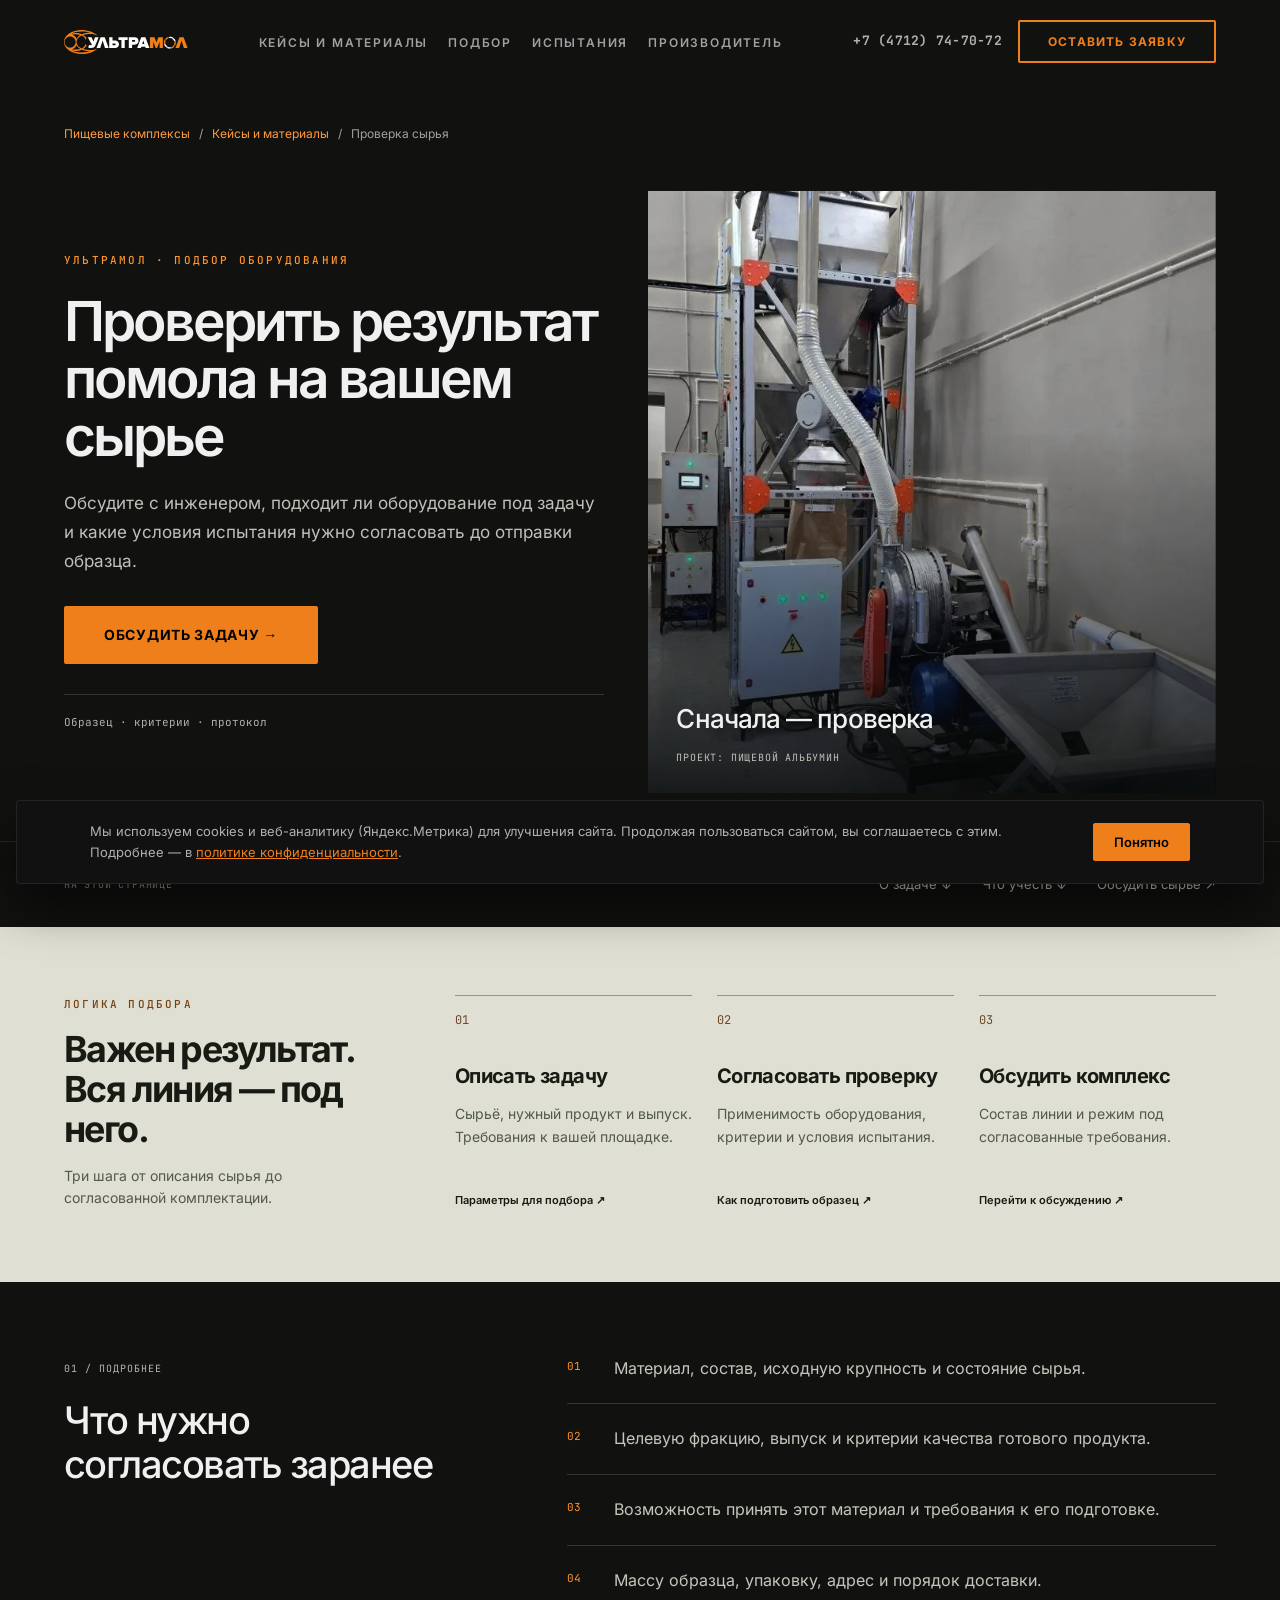
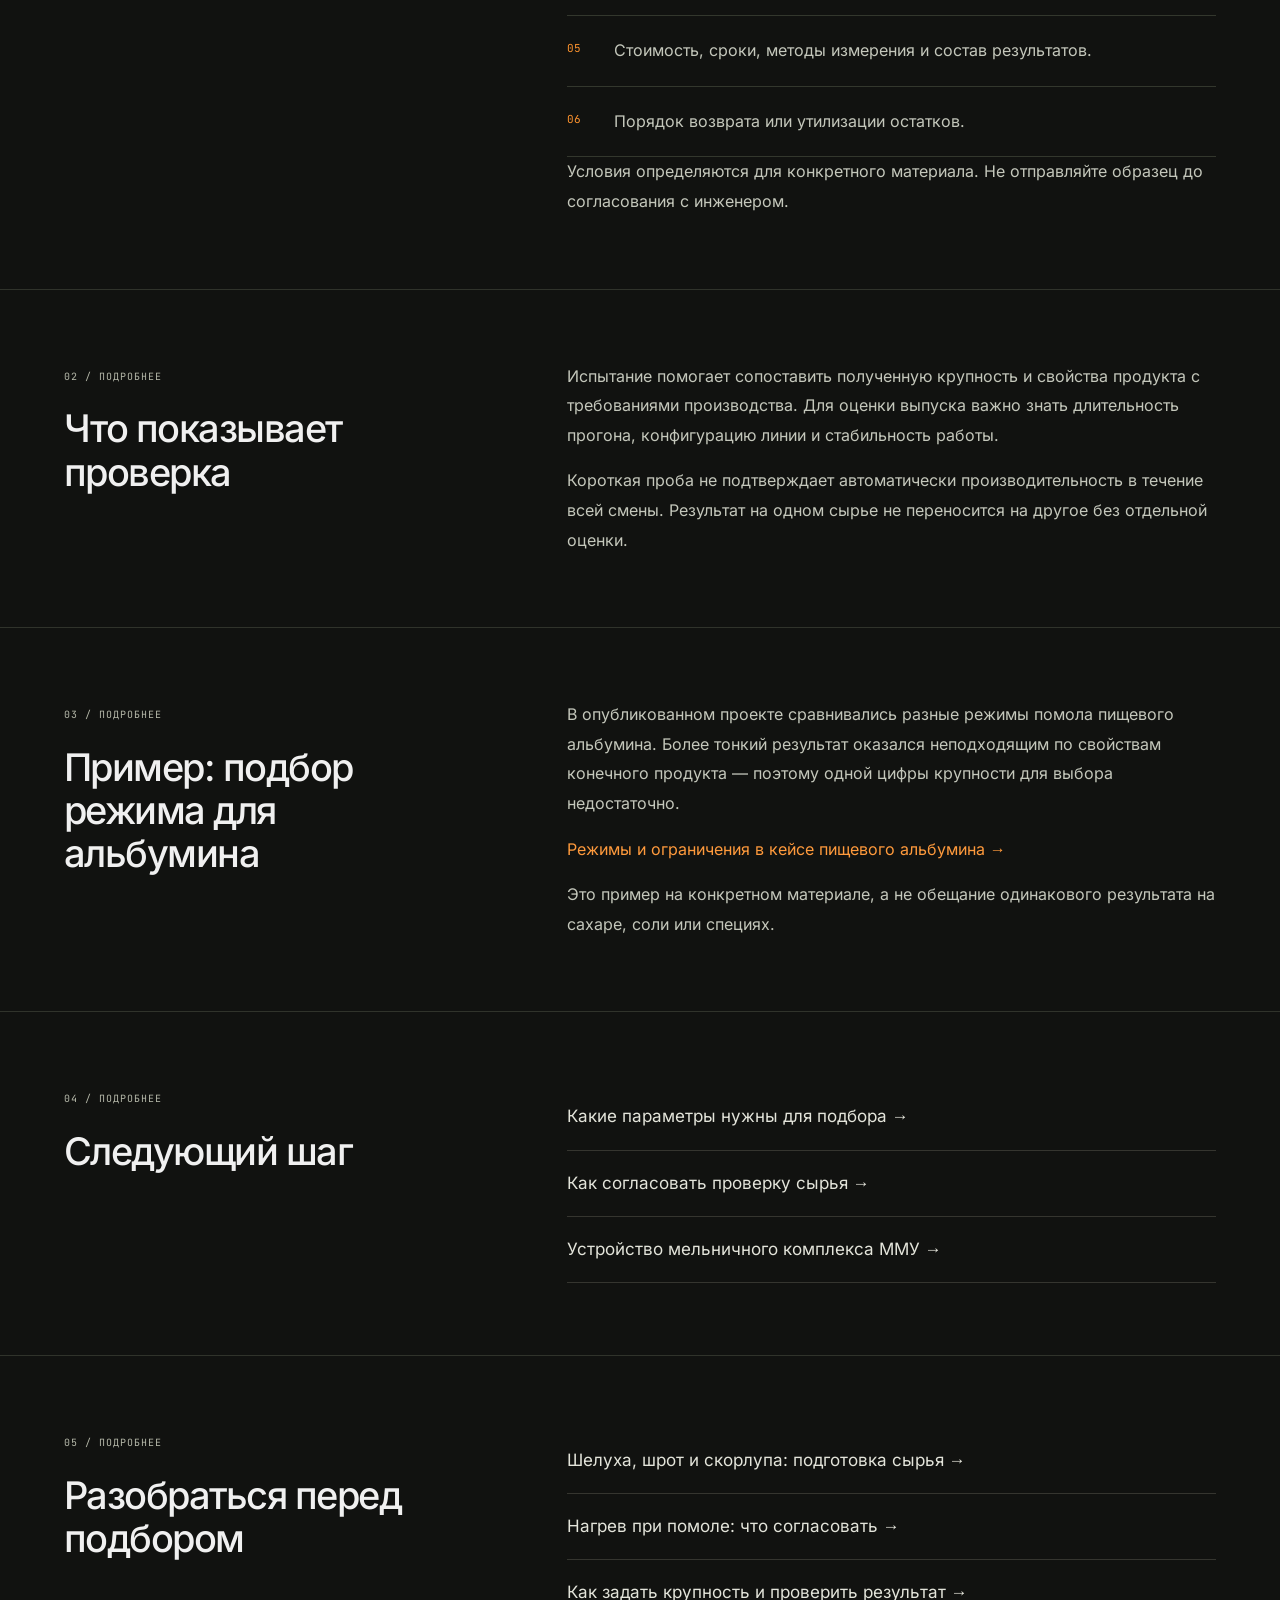
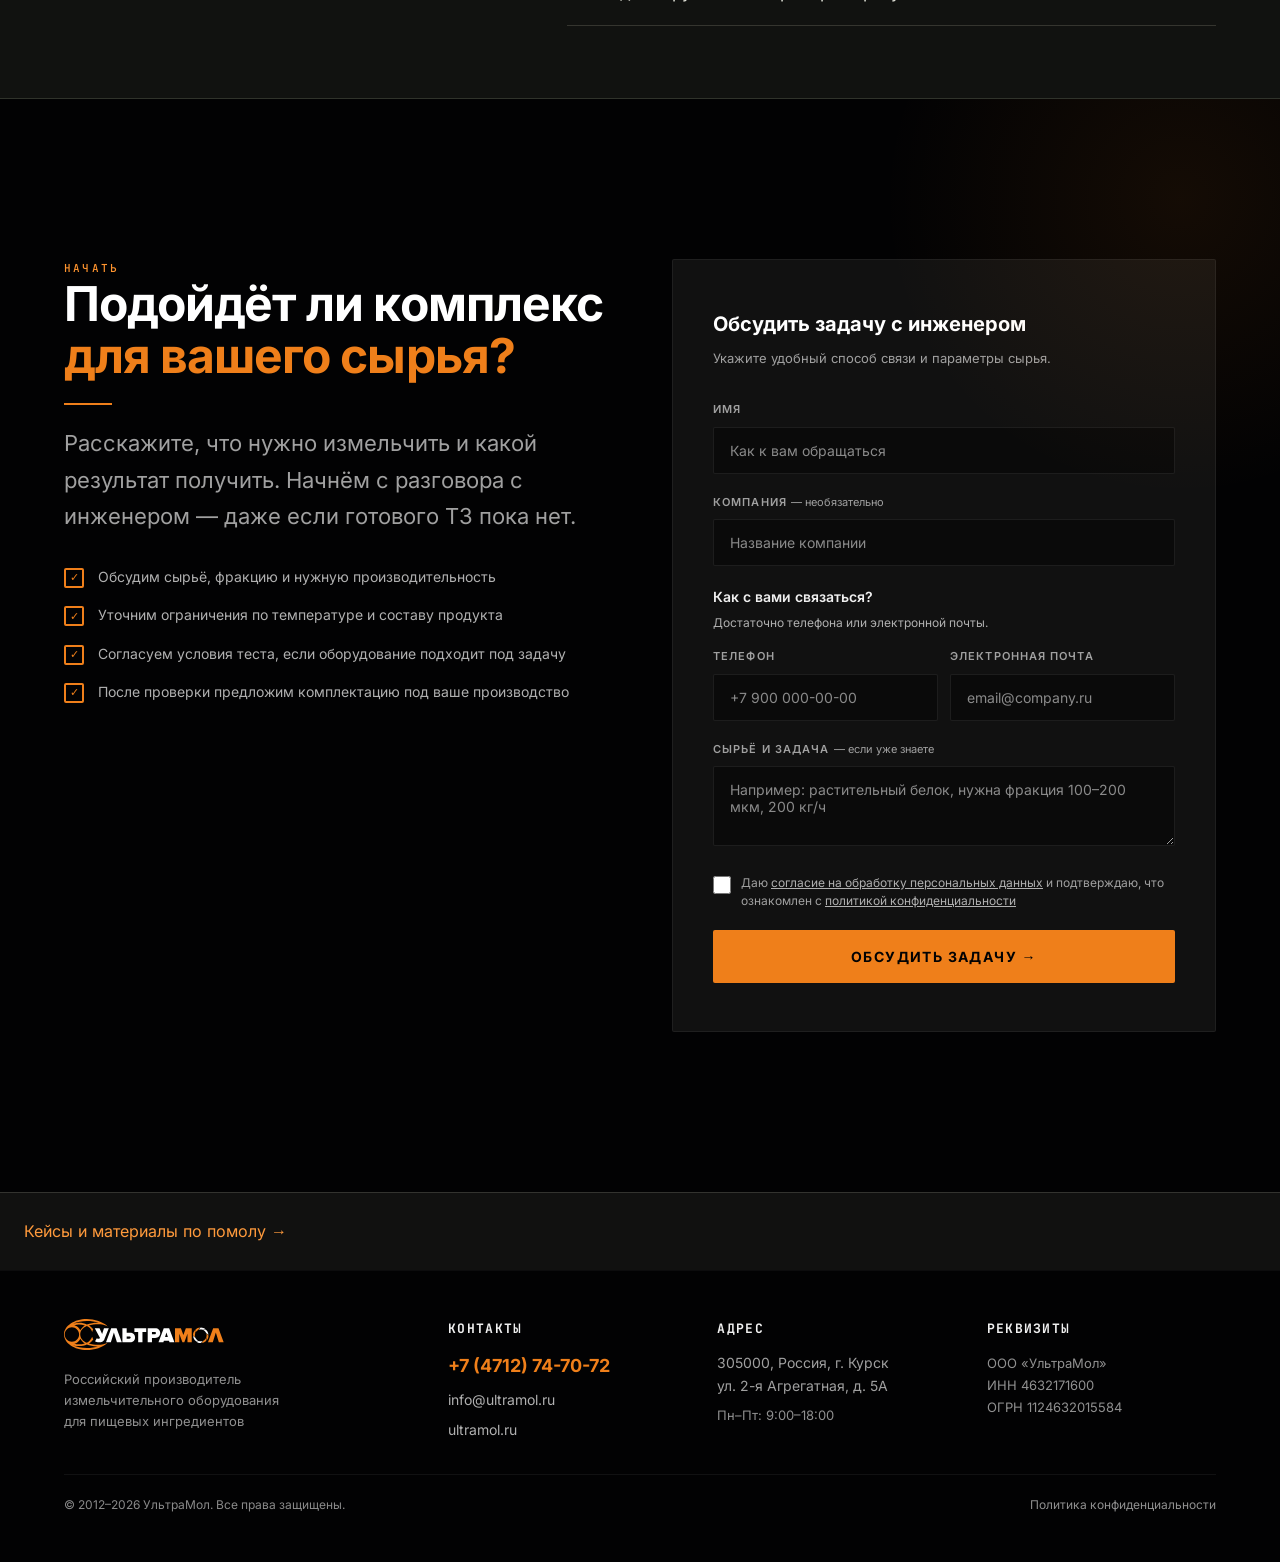
==== commit 2c28b643: "Redesign application guides with imagery and clean hero" ====
--- a/ispytaniya/index.html
+++ b/ispytaniya/index.html
@@ -1,9 +1,9 @@
 <!doctype html>
 <html lang="ru"><head><meta charset="UTF-8"><meta name="viewport" content="width=device-width, initial-scale=1">
 <title>Пробный помол пищевого сырья — согласование испытания | УльтраМол</title><meta name="description" content="Как согласовать проверку сырья перед подбором мельничного комплекса: исходные данные, критерии результата и условия испытания."><link rel="canonical" href="https://pomol.ultramol.ru/ispytaniya/">
-<meta property="og:type" content="website"><meta property="og:locale" content="ru_RU"><meta property="og:url" content="https://pomol.ultramol.ru/ispytaniya/"><meta property="og:title" content="Пробный помол пищевого сырья — согласование испытания | УльтраМол"><meta property="og:description" content="Как согласовать проверку сырья перед подбором мельничного комплекса: исходные данные, критерии результата и условия испытания."><meta property="og:image" content="https://pomol.ultramol.ru/assets/images/hero.webp">
-<link rel="icon" href="/favicon.ico"><link rel="stylesheet" href="/styles.css?v=20261110"><link rel="stylesheet" href="/seo.css?v=20261110c"><script src="/app.js?v=20261110" defer></script>
-<script type="application/ld+json">{"@context": "https://schema.org", "@graph": [{"@type": "Organization", "@id": "https://pomol.ultramol.ru/#org", "name": "УльтраМол", "legalName": "ООО «УльтраМол»", "url": "https://www.ultramol.ru/", "telephone": "+7 (4712) 74-70-72", "email": "info@ultramol.ru"}, {"@type": "WebPage", "@id": "https://pomol.ultramol.ru/ispytaniya/#page", "url": "https://pomol.ultramol.ru/ispytaniya/", "name": "Пробный помол пищевого сырья — согласование испытания | УльтраМол", "description": "Как согласовать проверку сырья перед подбором мельничного комплекса: исходные данные, критерии результата и условия испытания.", "inLanguage": "ru", "publisher": {"@id": "https://pomol.ultramol.ru/#org"}}, {"@type": "BreadcrumbList", "itemListElement": [{"@type": "ListItem", "position": 1, "name": "Пищевые мельничные комплексы", "item": "https://pomol.ultramol.ru/"}, {"@type": "ListItem", "position": 2, "name": "Кейсы и материалы", "item": "https://pomol.ultramol.ru/materialy/"}, {"@type": "ListItem", "position": 3, "name": "Проверка сырья", "item": "https://pomol.ultramol.ru/ispytaniya/"}]}]}</script></head><body><a class="skip-link" href="#main">Перейти к содержанию</a><div id="scroll-progress" class="scroll-progress" aria-hidden="true"></div><header>
+<meta property="og:type" content="website"><meta property="og:locale" content="ru_RU"><meta property="og:url" content="https://pomol.ultramol.ru/ispytaniya/"><meta property="og:title" content="Пробный помол пищевого сырья — согласование испытания | УльтраМол"><meta property="og:description" content="Как согласовать проверку сырья перед подбором мельничного комплекса: исходные данные, критерии результата и условия испытания."><meta property="og:image" content="https://pomol.ultramol.ru/assets/images/food-line-overview-graded.webp">
+<link rel="icon" href="/favicon.ico"><link rel="stylesheet" href="/styles.css?v=20261110visual"><link rel="stylesheet" href="/seo.css?v=20261110c"><script src="/app.js?v=20261110" defer></script>
+<script type="application/ld+json">{"@context": "https://schema.org", "@graph": [{"@type": "Organization", "@id": "https://pomol.ultramol.ru/#org", "name": "УльтраМол", "legalName": "ООО «УльтраМол»", "url": "https://www.ultramol.ru/", "telephone": "+7 (4712) 74-70-72", "email": "info@ultramol.ru"}, {"@type": "WebPage", "@id": "https://pomol.ultramol.ru/ispytaniya/#page", "url": "https://pomol.ultramol.ru/ispytaniya/", "name": "Пробный помол пищевого сырья — согласование испытания | УльтраМол", "description": "Как согласовать проверку сырья перед подбором мельничного комплекса: исходные данные, критерии результата и условия испытания.", "inLanguage": "ru", "publisher": {"@id": "https://pomol.ultramol.ru/#org"}}, {"@type": "BreadcrumbList", "itemListElement": [{"@type": "ListItem", "position": 1, "name": "Пищевые мельничные комплексы", "item": "https://pomol.ultramol.ru/"}, {"@type": "ListItem", "position": 2, "name": "Кейсы и материалы", "item": "https://pomol.ultramol.ru/materialy/"}, {"@type": "ListItem", "position": 3, "name": "Проверка сырья", "item": "https://pomol.ultramol.ru/ispytaniya/"}]}]}</script><link rel="stylesheet" href="/visual.css?v=20261110a"><script src="/visual.js?v=20261110a" defer></script></head><body class="visual-page"><a class="skip-link" href="#main">Перейти к содержанию</a><div id="scroll-progress" class="scroll-progress" aria-hidden="true"></div><header>
       <nav class="nav" id="nav" aria-label="Основная навигация">
         <div class="container nav-inner">
           <a href="/" class="nav-logo" aria-label="УльтраМол — на главную"
@@ -117,7 +117,7 @@
           </div>
         </div>
       </nav>
-    </header><main id="main" tabindex="-1"><section class="seo-hero" id="hero"><div class="container"><nav class="seo-breadcrumb" aria-label="Хлебные крошки"><a href="/">Пищевые комплексы</a><span aria-hidden="true"> / </span><a href="/materialy/">Кейсы и материалы</a><span aria-hidden="true"> / </span><span>Проверка сырья</span></nav><p class="label">УльтраМол · Подбор оборудования</p><h1>Проверить результат помола на вашем сырье</h1><p class="seo-lead">Обсудите с инженером, подходит ли оборудование под задачу и какие условия испытания нужно согласовать до отправки образца.</p><a class="btn-primary" href="#form">Обсудить задачу →</a></div></section><section class="seo-section"><div class="container seo-reading"><h2>Что нужно согласовать заранее</h2><ol><li>Материал, состав, исходную крупность и состояние сырья.</li><li>Целевую фракцию, выпуск и критерии качества готового продукта.</li><li>Возможность принять этот материал и требования к его подготовке.</li><li>Массу образца, упаковку, адрес и порядок доставки.</li><li>Стоимость, сроки, методы измерения и состав результатов.</li><li>Порядок возврата или утилизации остатков.</li></ol><p>Условия определяются для конкретного материала. Не отправляйте образец до согласования с инженером.</p></div></section><section class="seo-section"><div class="container seo-reading"><h2>Что показывает проверка</h2><p>Испытание помогает сопоставить полученную крупность и свойства продукта с требованиями производства. Для оценки выпуска важно знать длительность прогона, конфигурацию линии и стабильность работы.</p><p>Короткая проба не подтверждает автоматически производительность в течение всей смены. Результат на одном сырье не переносится на другое без отдельной оценки.</p></div></section><section class="seo-section"><div class="container seo-reading"><h2>Пример: подбор режима для альбумина</h2><p>В опубликованном проекте сравнивались разные режимы помола пищевого альбумина. Более тонкий результат оказался неподходящим по свойствам конечного продукта — поэтому одной цифры крупности для выбора недостаточно.</p><p><a href="https://www.ultramol.ru/novosti/sobytiya/pomol-pishchevogo-albumina/">Режимы и ограничения в кейсе пищевого альбумина →</a></p><p>Это пример на конкретном материале, а не обещание одинакового результата на сахаре, соли или специях.</p></div></section><section class="seo-section"><div class="container seo-reading"><h2>Следующий шаг</h2><p><a href="/podbor/">Какие параметры нужны для подбора →</a></p><p><a href="/ispytaniya/">Как согласовать проверку сырья →</a></p><p><a href="https://www.ultramol.ru/produktsiya/izmelchitelnoe-oborudovanie/molotkovaya-rotorno-vikhrevaya-melnitsa-serii-mmu-/">Устройство мельничного комплекса ММУ →</a></p></div></section><!-- seo-stage2-related --><section class="seo-section"><div class="container seo-reading"><h2>Разобраться перед подбором</h2><p><a href="/primenenie/rastitelnoe-syre/">Шелуха, шрот и скорлупа: подготовка сырья →</a></p><p><a href="/baza-znaniy/pomol-i-nagrev/">Нагрев при помоле: что согласовать →</a></p><p><a href="/baza-znaniy/krupnost-pomola/">Как задать крупность и проверить результат →</a></p></div></section><!-- /seo-stage2-related --><section class="cta-section" id="form">
+    </header><main id="main" tabindex="-1"><section class="seo-hero" id="hero"><div class="container"><nav class="seo-breadcrumb" aria-label="Хлебные крошки"><a href="/">Пищевые комплексы</a><span aria-hidden="true"> / </span><a href="/materialy/">Кейсы и материалы</a><span aria-hidden="true"> / </span><span>Проверка сырья</span></nav><div class="visual-hero-grid"><div class="visual-hero-copy"><p class="label">УльтраМол · Подбор оборудования</p><h1>Проверить результат помола на вашем сырье</h1><p class="seo-lead">Обсудите с инженером, подходит ли оборудование под задачу и какие условия испытания нужно согласовать до отправки образца.</p><a class="btn-primary" href="#form">Обсудить задачу →</a><p class="visual-hero-meta">Образец · критерии · протокол</p></div><figure class="visual-hero-image"><img src="/assets/images/food-line-overview-graded.webp" width="1280" height="853" alt="Пищевой комплекс УльтраМол в проекте по помолу альбумина" fetchpriority="high" loading="eager" decoding="async"><figcaption><span>Сначала — проверка</span><small>Проект: пищевой альбумин</small></figcaption></figure></div></div></section><nav class="visual-jumps container" aria-label="На этой странице"><span>На этой странице</span><a href="#chapter-1">О задаче ↓</a><a href="#chapter-2">Что учесть ↓</a><a href="#form">Обсудить сырьё ↗</a></nav><section class="visual-process"><div class="container"><div class="visual-process-heading"><p class="label">Логика подбора</p><h2>Важен результат.<br>Вся линия — под него.</h2><p>Три шага от описания сырья до согласованной комплектации.</p></div><div class="process-steps"><a href="/podbor/"><span class="step-number">01</span><h3>Описать задачу</h3><p>Сырьё, нужный продукт и выпуск. Требования к вашей площадке.</p><span class="step-link">Параметры для подбора ↗</span></a><a href="/ispytaniya/"><span class="step-number">02</span><h3>Согласовать проверку</h3><p>Применимость оборудования, критерии и условия испытания.</p><span class="step-link">Как подготовить образец ↗</span></a><a href="#form"><span class="step-number">03</span><h3>Обсудить комплекс</h3><p>Состав линии и режим под согласованные требования.</p><span class="step-link">Перейти к обсуждению ↗</span></a></div></div></section><section class="seo-section" id="chapter-1"><div class="container visual-reading"><div class="visual-section-title"><span class="visual-overline">01 / Подробнее</span><h2>Что нужно согласовать заранее</h2></div><div class="seo-reading visual-section-body"><ol><li>Материал, состав, исходную крупность и состояние сырья.</li><li>Целевую фракцию, выпуск и критерии качества готового продукта.</li><li>Возможность принять этот материал и требования к его подготовке.</li><li>Массу образца, упаковку, адрес и порядок доставки.</li><li>Стоимость, сроки, методы измерения и состав результатов.</li><li>Порядок возврата или утилизации остатков.</li></ol><p>Условия определяются для конкретного материала. Не отправляйте образец до согласования с инженером.</p></div></div></section><section class="seo-section" id="chapter-2"><div class="container visual-reading"><div class="visual-section-title"><span class="visual-overline">02 / Подробнее</span><h2>Что показывает проверка</h2></div><div class="seo-reading visual-section-body"><p>Испытание помогает сопоставить полученную крупность и свойства продукта с требованиями производства. Для оценки выпуска важно знать длительность прогона, конфигурацию линии и стабильность работы.</p><p>Короткая проба не подтверждает автоматически производительность в течение всей смены. Результат на одном сырье не переносится на другое без отдельной оценки.</p></div></div></section><section class="seo-section" id="chapter-3"><div class="container visual-reading"><div class="visual-section-title"><span class="visual-overline">03 / Подробнее</span><h2>Пример: подбор режима для альбумина</h2></div><div class="seo-reading visual-section-body"><p>В опубликованном проекте сравнивались разные режимы помола пищевого альбумина. Более тонкий результат оказался неподходящим по свойствам конечного продукта — поэтому одной цифры крупности для выбора недостаточно.</p><p><a href="https://www.ultramol.ru/novosti/sobytiya/pomol-pishchevogo-albumina/">Режимы и ограничения в кейсе пищевого альбумина →</a></p><p>Это пример на конкретном материале, а не обещание одинакового результата на сахаре, соли или специях.</p></div></div></section><section class="seo-section visual-links" id="chapter-4"><div class="container visual-reading"><div class="visual-section-title"><span class="visual-overline">04 / Подробнее</span><h2>Следующий шаг</h2></div><div class="seo-reading visual-section-body"><p><a href="/podbor/">Какие параметры нужны для подбора →</a></p><p><a href="/ispytaniya/">Как согласовать проверку сырья →</a></p><p><a href="https://www.ultramol.ru/produktsiya/izmelchitelnoe-oborudovanie/molotkovaya-rotorno-vikhrevaya-melnitsa-serii-mmu-/">Устройство мельничного комплекса ММУ →</a></p></div></div></section><!-- seo-stage2-related --><section class="seo-section visual-links" id="chapter-5"><div class="container visual-reading"><div class="visual-section-title"><span class="visual-overline">05 / Подробнее</span><h2>Разобраться перед подбором</h2></div><div class="seo-reading visual-section-body"><p><a href="/primenenie/rastitelnoe-syre/">Шелуха, шрот и скорлупа: подготовка сырья →</a></p><p><a href="/baza-znaniy/pomol-i-nagrev/">Нагрев при помоле: что согласовать →</a></p><p><a href="/baza-znaniy/krupnost-pomola/">Как задать крупность и проверить результат →</a></p></div></div></section><!-- /seo-stage2-related --><section class="cta-section" id="form">
         <div class="container">
           <div class="cta-inner">
             <div class="cta-text reveal">
--- a/styles.css
+++ b/styles.css
@@ -326,7 +326,7 @@
         position: absolute;
         inset: 0;
         overflow: hidden;
-        background: url("assets/images/hero.webp") center/cover no-repeat
+        background: url("assets/images/hero-clean-20261110.webp") center/cover no-repeat
           var(--black);
       }
 
--- a/visual.css
+++ b/visual.css
@@ -0,0 +1,78 @@
+/* Material-led editorial pages. All reading content remains visible without JS. */
+.visual-page{--paper:#d9d8cf;--line:#35352f;--warm:#ff942e;background:#111210}
+.visual-page main>.seo-hero{display:block;padding:124px 0 48px;background:#111210;overflow:hidden}
+.visual-page .seo-breadcrumb{font-size:12px;margin-bottom:48px;gap:9px}
+.visual-hero-grid{display:grid;grid-template-columns:1fr 1.05fr;gap:44px;align-items:center}
+.visual-hero-copy{position:relative;z-index:1;padding:16px 0}
+.visual-page .seo-hero h1{font-size:clamp(38px,4.3vw,64px);font-weight:600;line-height:1.04;letter-spacing:-.055em;margin:24px 0}
+.visual-page .seo-lead{font-size:17px;line-height:1.7;color:#bfC1b8;max-width:540px;margin-bottom:30px}
+.visual-page .label{color:var(--warm);font-size:11px;line-height:1.65}
+.visual-hero-meta{margin-top:30px;padding-top:18px;border-top:1px solid var(--line);font:11px/1.8 var(--mono);color:#b0b2a8}
+.visual-hero-image{margin:0;position:relative;min-width:0;background:#1b1c18;overflow:hidden;aspect-ratio:1/1.06}
+.visual-hero-image img{width:100%;height:100%;object-fit:cover;display:block}
+.visual-hero-image::after{content:"";position:absolute;inset:40% 0 0;background:linear-gradient(transparent,#080a08dd);pointer-events:none}
+.visual-hero-image figcaption{position:absolute;z-index:1;bottom:28px;left:28px;right:28px;display:flex;flex-direction:column;gap:10px}
+.visual-hero-image figcaption>span{font-size:26px;letter-spacing:-.035em;font-weight:500}
+.visual-hero-image figcaption small{font:10px/1.5 var(--mono);letter-spacing:.08em;text-transform:uppercase;color:#c0c1b8}
+.visual-jumps{display:flex;gap:30px;align-items:center;padding-top:24px;padding-bottom:24px;flex-wrap:wrap;font-size:13px}
+.visual-jumps>span{font:10px/1.5 var(--mono);color:#a3a69a;margin-right:auto;text-transform:uppercase;letter-spacing:.08em}
+.visual-jumps a{padding:8px 0;color:#d9dbd0;text-underline-offset:5px}
+.visual-page main>.visual-process{display:block;min-height:0;padding:68px 0 72px;background:#dfdfd3;color:#171b14}
+.visual-process .container{display:grid;grid-template-columns:.75fr 1.7fr;gap:55px}
+.visual-process .label{color:#784012}
+.visual-process h2{font-size:clamp(27px,2.8vw,38px);letter-spacing:-.045em;line-height:1.12;margin:16px 0}
+.visual-process-heading>p:last-child{font-size:14px;line-height:1.6;color:#53594b;max-width:240px}
+.process-steps{display:grid;grid-template-columns:repeat(3,minmax(0,1fr));gap:25px;align-items:start}
+.process-steps>a{color:inherit;border-top:1px solid #919784;padding-top:18px;display:flex;flex-direction:column;height:100%}
+.step-number{font:12px/1 var(--mono);color:#6d4726;margin-bottom:38px}
+.process-steps h3{font-size:20px;line-height:1.2;letter-spacing:-.03em;margin-bottom:14px}
+.process-steps p{font-size:14px;line-height:1.7;color:#53594b;margin-bottom:24px}
+.step-link{font-size:11px;line-height:1.6;font-weight:600;margin-top:auto}
+.visual-page main>.seo-section{display:block;padding:72px 0;min-height:0;border-color:#30332b}
+.visual-reading{display:grid;grid-template-columns:.8fr 1.2fr;gap:70px}
+.visual-section-title h2{font-size:clamp(26px,3vw,38px);font-weight:500;line-height:1.14;letter-spacing:-.04em;margin-top:20px;max-width:380px}
+.visual-overline{font:10px/1.6 var(--mono);letter-spacing:.1em;text-transform:uppercase;color:#b5b8a9}
+.visual-section-body{min-width:0;max-width:none}
+.visual-section-body p,.visual-section-body li{font-size:16px;line-height:1.85;color:#c4c7bb}
+.visual-section-body ul,.visual-section-body ol{padding:0;list-style:none;counter-reset:requirements}
+.visual-section-body li{counter-increment:requirements;position:relative;padding:20px 0 20px 47px;margin:0;border-bottom:1px solid #33372d}
+.visual-section-body li:first-child{padding-top:0}
+.visual-section-body li::before{content:counter(requirements,decimal-leading-zero);position:absolute;left:0;top:24px;color:var(--warm);font:11px/1.5 var(--mono)}
+.visual-section-body li:first-child::before{top:4px}
+.visual-section-body details{padding:22px 0;border-color:#33372d}
+.visual-section-body details:first-child{padding-top:0}
+.visual-section-body summary{font-size:18px;font-weight:500;padding-right:18px}
+.visual-section-body summary::marker{color:var(--warm)}
+.visual-section-body details[open] summary{color:var(--warm)}
+.visual-links .visual-section-body>p{margin:0;border-bottom:1px solid var(--line)}
+.visual-links .visual-section-body>p>a{display:block;padding:19px 0;font-size:17px;color:#e3e4da;line-height:1.6}
+.visual-equipment{display:grid;grid-template-columns:1.1fr 1fr;gap:60px;align-items:center;padding-top:32px;padding-bottom:64px}
+.visual-equipment figure{margin:0;position:relative;background:#20241c}
+.visual-equipment img{width:100%;height:340px;object-fit:cover;display:block}
+.visual-equipment figcaption{padding:14px 18px;font:10px/1.7 var(--mono);color:#b7bcae}
+.visual-equipment h2{font-size:clamp(32px,4vw,50px);font-weight:500;line-height:1.07;letter-spacing:-.045em;margin:25px 0}
+.visual-equipment p:not(.label){font-size:16px;line-height:1.8;color:#b7bcae;max-width:420px;margin-bottom:26px}
+.visual-text-link{font-size:14px;color:var(--warm);text-underline-offset:5px}
+.visual-diagram{background:#1b1e17;border:1px solid #3a4031;padding:32px 28px;min-width:0;align-self:stretch;display:flex;flex-direction:column;justify-content:center}
+.visual-diagram svg{width:100%;height:auto;margin:36px 0 16px;overflow:visible}
+.diagram-grid path{fill:none;stroke:#434b37;stroke-width:1}
+.diagram-label{fill:#bac2ab;font:14px var(--mono)}
+.diagram-curve{fill:none;stroke:#ff942e;stroke-width:3}
+.diagram-drop{fill:none;stroke:#78846a;stroke-dasharray:4 5}
+.diagram-dot{fill:#ff942e;stroke:#1b1e17;stroke-width:3}
+.diagram-note{font-size:15px;line-height:1.7;color:#eeeede}
+.diagram-note span{font-size:12px;color:#b0b9a2}
+.heat-symbol{position:relative;display:grid;place-items:center;align-self:center;width:230px;height:230px;margin:24px 0;font:76px/1 var(--mono);color:#ff942e}
+.heat-ring{position:absolute;inset:5px;border:1px solid #586347;border-radius:50%;box-shadow:0 0 0 22px #46513725,0 0 0 43px #46513715}
+.heat-flow{display:flex;align-items:center;justify-content:space-between;gap:10px;border-top:1px solid #434b37;padding-top:28px;margin-bottom:28px}
+.heat-flow>span{font-size:17px}.heat-flow small{display:block;font:10px/1.6 var(--mono);color:#b0b9a2;margin-top:8px}.heat-flow b{color:#ff942e;font-weight:400}
+.visual-page .reveal{opacity:1;transform:none}
+.visual-page .seo-template{border:1px solid #434b37;background:#1b1e17}
+.visual-page .seo-reading th{background:#252a20}.visual-page .seo-reading th,.visual-page .seo-reading td{border-color:#404635}
+.visual-page a:focus-visible,.visual-page summary:focus-visible{outline:2px solid #ff942e;outline-offset:5px}
+.visual-page .visual-process a:focus-visible{outline-color:#784012}
+@media(hover:hover) and (pointer:fine){.visual-jumps a:hover,.visual-text-link:hover{text-decoration:underline}.process-steps>a:hover{border-color:#6d4726}.process-steps>a:hover .step-link{color:#88400c}.visual-links a:hover{color:#ff942e}}
+@media(max-width:1000px){.visual-hero-grid{gap:28px}.visual-page .seo-hero h1{font-size:45px}.visual-process .container{grid-template-columns:1fr;gap:32px}.visual-process-heading{display:grid;grid-template-columns:1fr 1fr;gap:10px 30px}.visual-process-heading .label{grid-column:1/-1}.visual-process-heading h2{margin:0}.visual-process-heading>p:last-child{max-width:340px}.visual-reading{gap:36px}.visual-equipment{gap:32px}}
+@media(max-width:800px){.visual-page main>.seo-hero{padding:105px 0 30px}.visual-page .seo-breadcrumb{margin-bottom:25px}.visual-hero-grid{grid-template-columns:1fr;gap:26px}.visual-page .seo-hero h1{font-size:clamp(36px,7.5vw,57px);max-width:650px}.visual-page .seo-lead{max-width:650px}.visual-hero-image{aspect-ratio:1.5}.visual-hero-copy{padding:0}.visual-hero-meta{margin-top:24px}.visual-jumps{gap:8px 22px;padding-top:18px;padding-bottom:18px}.visual-jumps>span{width:100%;margin:0 0 4px}.visual-reading{grid-template-columns:1fr;gap:30px}.visual-section-title h2{max-width:600px;margin-top:12px}.visual-page main>.seo-section{padding:48px 0}.visual-equipment{grid-template-columns:1fr;gap:30px}.visual-equipment img{height:330px}.visual-diagram{min-height:410px}.visual-diagram svg{max-width:500px;align-self:center}.heat-symbol{width:200px;height:200px}.heat-flow{justify-content:space-around}}
+@media(max-width:520px){.visual-page main>.visual-process{padding:40px 0}.visual-process-heading{display:block}.visual-process-heading h2{margin:16px 0}.process-steps{grid-template-columns:1fr;gap:24px}.process-steps>a{display:grid;grid-template-columns:34px 1fr;column-gap:15px;padding-top:20px}.step-number{grid-column:1;grid-row:1/4;margin:4px 0}.process-steps h3,.process-steps p,.step-link{grid-column:2}.process-steps p{margin-bottom:12px}.visual-hero-image figcaption{bottom:18px;left:18px;right:18px}.visual-hero-image figcaption>span{font-size:22px}.visual-page .seo-hero h1{font-size:37px}.visual-page .btn-primary{font-size:12px;padding:20px 24px}.visual-hero-image{aspect-ratio:1.2}.visual-diagram{padding:25px 18px;min-height:380px}.heat-flow>span{font-size:14px}.heat-flow small{font-size:9px}.heat-symbol{width:180px;height:180px;font-size:65px}.visual-page .seo-breadcrumb{font-size:11px}.visual-equipment img{height:250px}.visual-section-body summary{font-size:17px}}
+@media(prefers-reduced-motion:reduce){.visual-page *{scroll-behavior:auto!important}.visual-page .reveal{transition:none}}
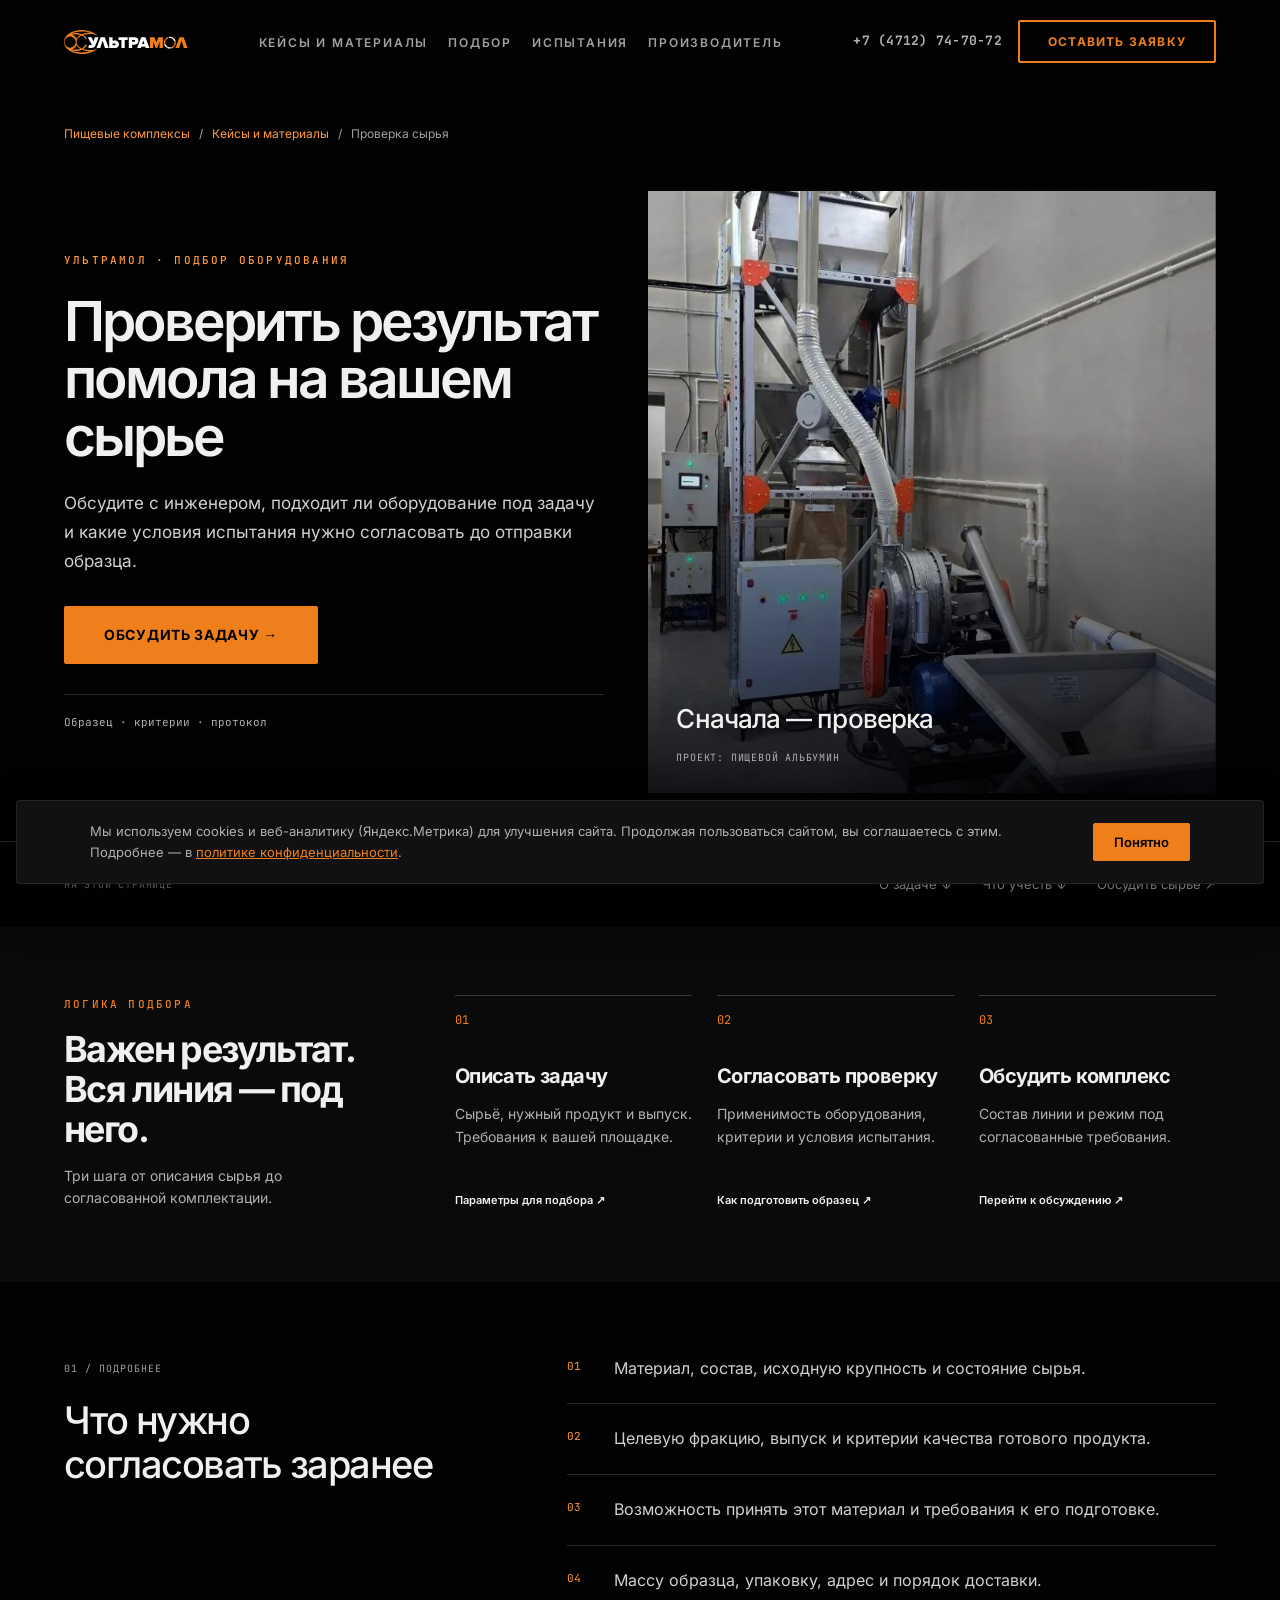
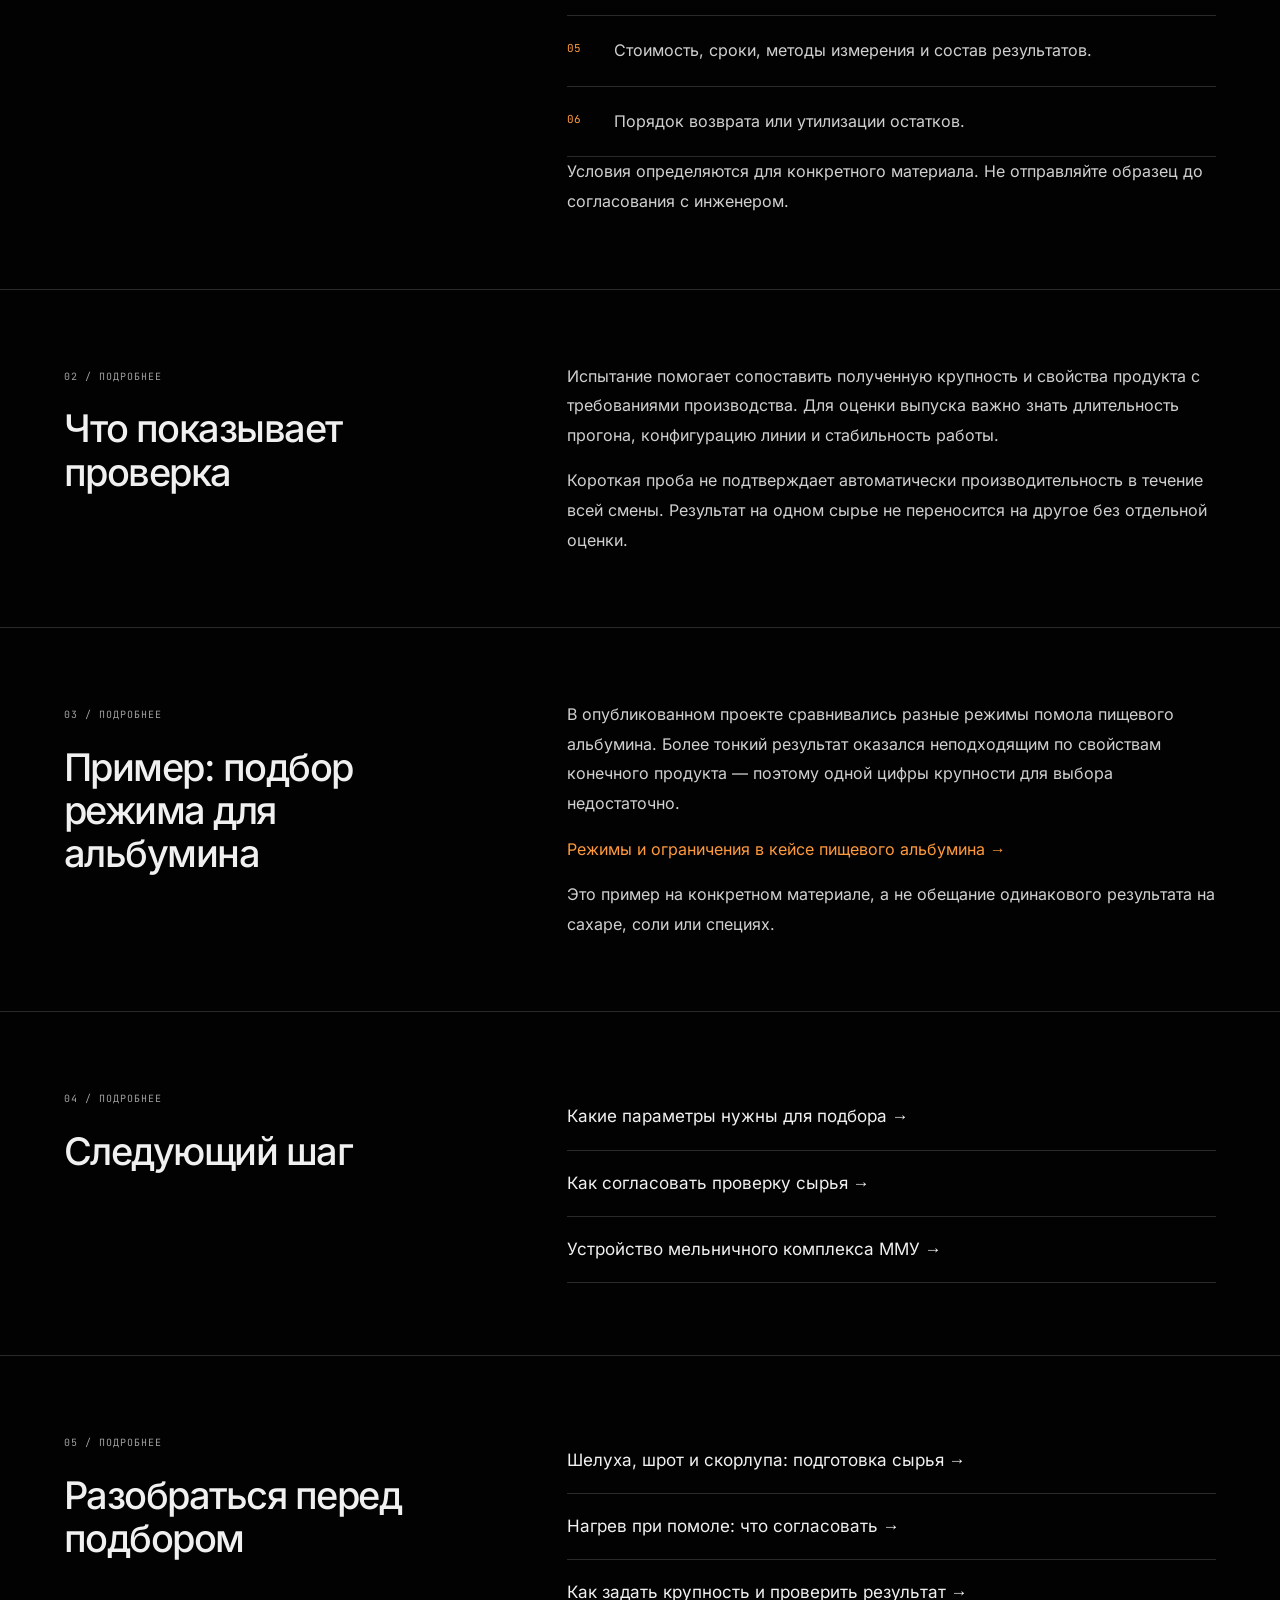
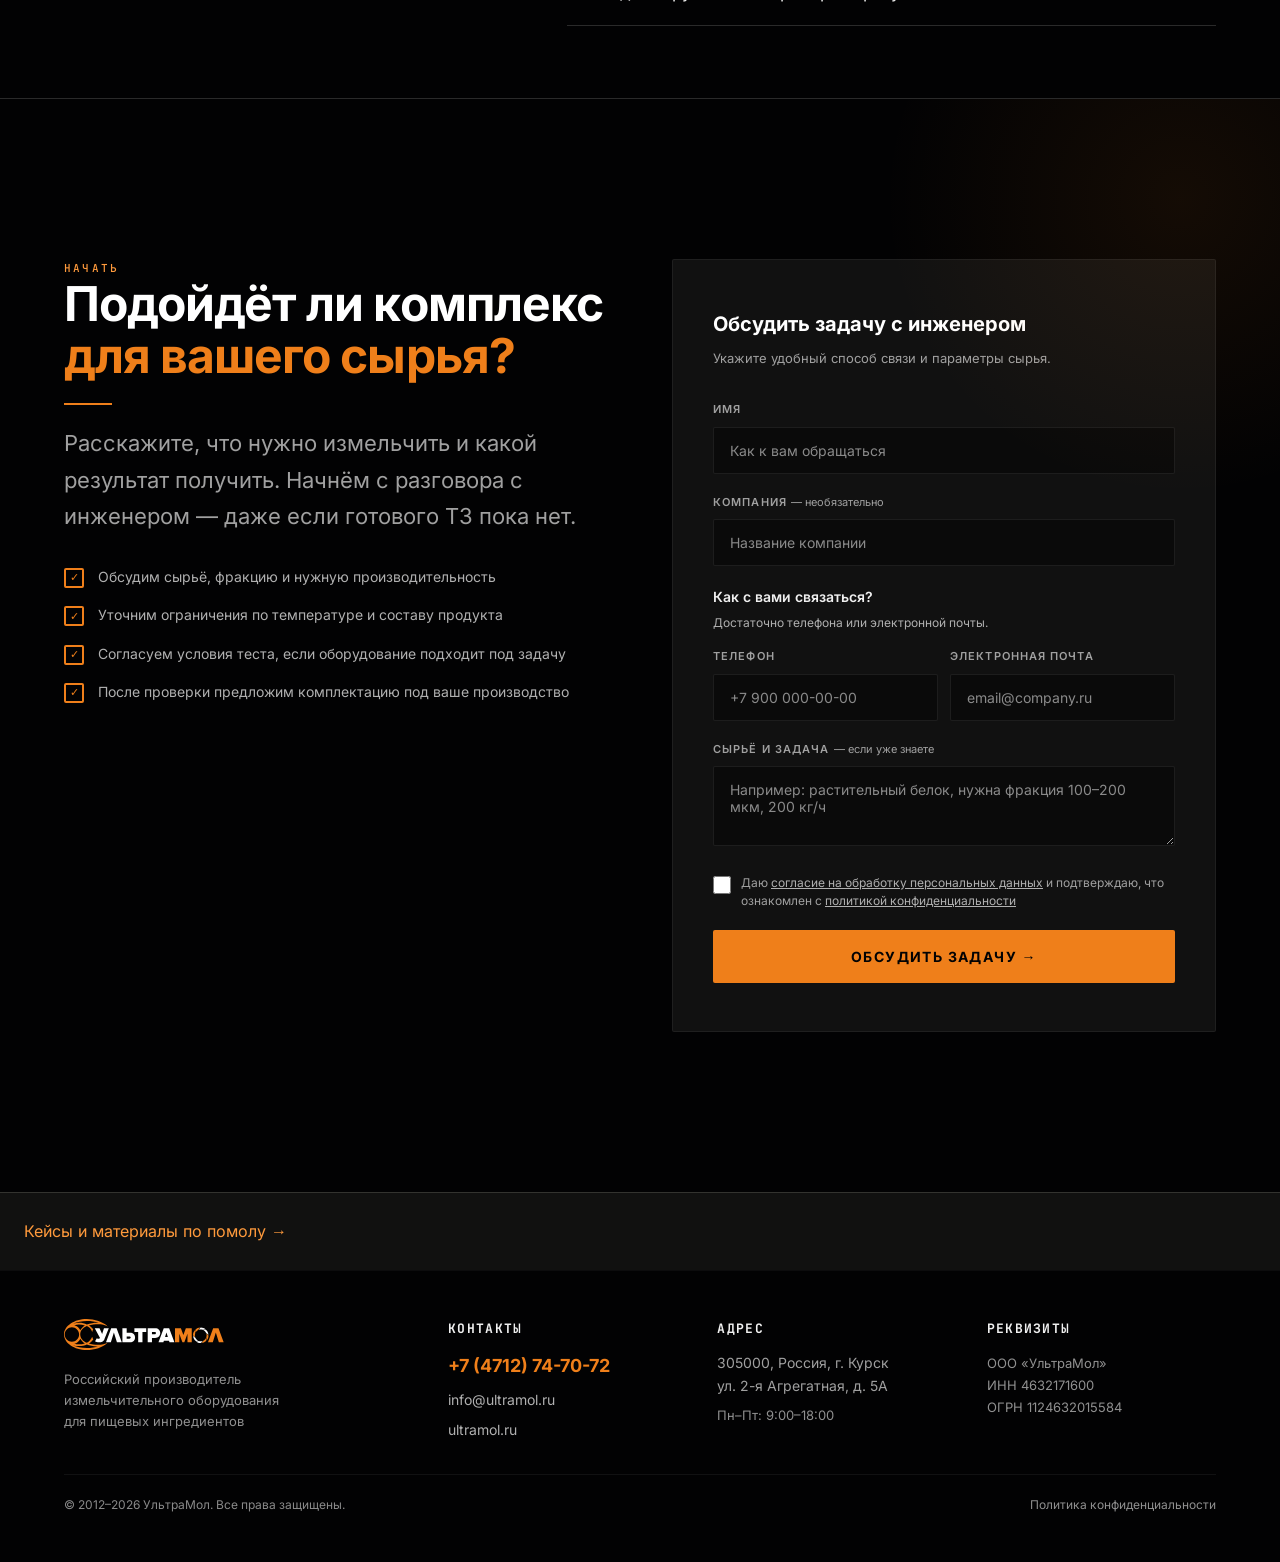
==== commit 40a9cdfd: "Complete Pomol homepage visuals and unify site palette" ====
--- a/ispytaniya/index.html
+++ b/ispytaniya/index.html
@@ -3,7 +3,7 @@
 <title>Пробный помол пищевого сырья — согласование испытания | УльтраМол</title><meta name="description" content="Как согласовать проверку сырья перед подбором мельничного комплекса: исходные данные, критерии результата и условия испытания."><link rel="canonical" href="https://pomol.ultramol.ru/ispytaniya/">
 <meta property="og:type" content="website"><meta property="og:locale" content="ru_RU"><meta property="og:url" content="https://pomol.ultramol.ru/ispytaniya/"><meta property="og:title" content="Пробный помол пищевого сырья — согласование испытания | УльтраМол"><meta property="og:description" content="Как согласовать проверку сырья перед подбором мельничного комплекса: исходные данные, критерии результата и условия испытания."><meta property="og:image" content="https://pomol.ultramol.ru/assets/images/food-line-overview-graded.webp">
 <link rel="icon" href="/favicon.ico"><link rel="stylesheet" href="/styles.css?v=20261110visual"><link rel="stylesheet" href="/seo.css?v=20261110c"><script src="/app.js?v=20261110" defer></script>
-<script type="application/ld+json">{"@context": "https://schema.org", "@graph": [{"@type": "Organization", "@id": "https://pomol.ultramol.ru/#org", "name": "УльтраМол", "legalName": "ООО «УльтраМол»", "url": "https://www.ultramol.ru/", "telephone": "+7 (4712) 74-70-72", "email": "info@ultramol.ru"}, {"@type": "WebPage", "@id": "https://pomol.ultramol.ru/ispytaniya/#page", "url": "https://pomol.ultramol.ru/ispytaniya/", "name": "Пробный помол пищевого сырья — согласование испытания | УльтраМол", "description": "Как согласовать проверку сырья перед подбором мельничного комплекса: исходные данные, критерии результата и условия испытания.", "inLanguage": "ru", "publisher": {"@id": "https://pomol.ultramol.ru/#org"}}, {"@type": "BreadcrumbList", "itemListElement": [{"@type": "ListItem", "position": 1, "name": "Пищевые мельничные комплексы", "item": "https://pomol.ultramol.ru/"}, {"@type": "ListItem", "position": 2, "name": "Кейсы и материалы", "item": "https://pomol.ultramol.ru/materialy/"}, {"@type": "ListItem", "position": 3, "name": "Проверка сырья", "item": "https://pomol.ultramol.ru/ispytaniya/"}]}]}</script><link rel="stylesheet" href="/visual.css?v=20261110a"><script src="/visual.js?v=20261110a" defer></script></head><body class="visual-page"><a class="skip-link" href="#main">Перейти к содержанию</a><div id="scroll-progress" class="scroll-progress" aria-hidden="true"></div><header>
+<script type="application/ld+json">{"@context": "https://schema.org", "@graph": [{"@type": "Organization", "@id": "https://pomol.ultramol.ru/#org", "name": "УльтраМол", "legalName": "ООО «УльтраМол»", "url": "https://www.ultramol.ru/", "telephone": "+7 (4712) 74-70-72", "email": "info@ultramol.ru"}, {"@type": "WebPage", "@id": "https://pomol.ultramol.ru/ispytaniya/#page", "url": "https://pomol.ultramol.ru/ispytaniya/", "name": "Пробный помол пищевого сырья — согласование испытания | УльтраМол", "description": "Как согласовать проверку сырья перед подбором мельничного комплекса: исходные данные, критерии результата и условия испытания.", "inLanguage": "ru", "publisher": {"@id": "https://pomol.ultramol.ru/#org"}}, {"@type": "BreadcrumbList", "itemListElement": [{"@type": "ListItem", "position": 1, "name": "Пищевые мельничные комплексы", "item": "https://pomol.ultramol.ru/"}, {"@type": "ListItem", "position": 2, "name": "Кейсы и материалы", "item": "https://pomol.ultramol.ru/materialy/"}, {"@type": "ListItem", "position": 3, "name": "Проверка сырья", "item": "https://pomol.ultramol.ru/ispytaniya/"}]}]}</script><link rel="stylesheet" href="/visual.css?v=20261110b"><script src="/visual.js?v=20261110a" defer></script></head><body class="visual-page"><a class="skip-link" href="#main">Перейти к содержанию</a><div id="scroll-progress" class="scroll-progress" aria-hidden="true"></div><header>
       <nav class="nav" id="nav" aria-label="Основная навигация">
         <div class="container nav-inner">
           <a href="/" class="nav-logo" aria-label="УльтраМол — на главную"
--- a/visual.css
+++ b/visual.css
@@ -1,77 +1,77 @@
 /* Material-led editorial pages. All reading content remains visible without JS. */
-.visual-page{--paper:#d9d8cf;--line:#35352f;--warm:#ff942e;background:#111210}
-.visual-page main>.seo-hero{display:block;padding:124px 0 48px;background:#111210;overflow:hidden}
+.visual-page{--line:var(--gray-800);--warm:var(--orange-bright);background:var(--black)}
+.visual-page main>.seo-hero{display:block;padding:124px 0 48px;background:var(--black);overflow:hidden}
 .visual-page .seo-breadcrumb{font-size:12px;margin-bottom:48px;gap:9px}
 .visual-hero-grid{display:grid;grid-template-columns:1fr 1.05fr;gap:44px;align-items:center}
 .visual-hero-copy{position:relative;z-index:1;padding:16px 0}
 .visual-page .seo-hero h1{font-size:clamp(38px,4.3vw,64px);font-weight:600;line-height:1.04;letter-spacing:-.055em;margin:24px 0}
-.visual-page .seo-lead{font-size:17px;line-height:1.7;color:#bfC1b8;max-width:540px;margin-bottom:30px}
+.visual-page .seo-lead{font-size:17px;line-height:1.7;color:var(--gray-200);max-width:540px;margin-bottom:30px}
 .visual-page .label{color:var(--warm);font-size:11px;line-height:1.65}
-.visual-hero-meta{margin-top:30px;padding-top:18px;border-top:1px solid var(--line);font:11px/1.8 var(--mono);color:#b0b2a8}
-.visual-hero-image{margin:0;position:relative;min-width:0;background:#1b1c18;overflow:hidden;aspect-ratio:1/1.06}
+.visual-hero-meta{margin-top:30px;padding-top:18px;border-top:1px solid var(--line);font:11px/1.8 var(--mono);color:var(--gray-300)}
+.visual-hero-image{margin:0;position:relative;min-width:0;background:var(--black-card);overflow:hidden;aspect-ratio:1/1.06}
 .visual-hero-image img{width:100%;height:100%;object-fit:cover;display:block}
-.visual-hero-image::after{content:"";position:absolute;inset:40% 0 0;background:linear-gradient(transparent,#080a08dd);pointer-events:none}
+.visual-hero-image::after{content:"";position:absolute;inset:40% 0 0;background:linear-gradient(transparent,rgba(2,2,3,.87));pointer-events:none}
 .visual-hero-image figcaption{position:absolute;z-index:1;bottom:28px;left:28px;right:28px;display:flex;flex-direction:column;gap:10px}
 .visual-hero-image figcaption>span{font-size:26px;letter-spacing:-.035em;font-weight:500}
-.visual-hero-image figcaption small{font:10px/1.5 var(--mono);letter-spacing:.08em;text-transform:uppercase;color:#c0c1b8}
+.visual-hero-image figcaption small{font:10px/1.5 var(--mono);letter-spacing:.08em;text-transform:uppercase;color:var(--gray-300)}
 .visual-jumps{display:flex;gap:30px;align-items:center;padding-top:24px;padding-bottom:24px;flex-wrap:wrap;font-size:13px}
-.visual-jumps>span{font:10px/1.5 var(--mono);color:#a3a69a;margin-right:auto;text-transform:uppercase;letter-spacing:.08em}
-.visual-jumps a{padding:8px 0;color:#d9dbd0;text-underline-offset:5px}
-.visual-page main>.visual-process{display:block;min-height:0;padding:68px 0 72px;background:#dfdfd3;color:#171b14}
+.visual-jumps>span{font:10px/1.5 var(--mono);color:var(--gray-400);margin-right:auto;text-transform:uppercase;letter-spacing:.08em}
+.visual-jumps a{padding:8px 0;color:var(--gray-200);text-underline-offset:5px}
+.visual-page main>.visual-process{display:block;min-height:0;padding:68px 0 72px;background:var(--black-rich);color:var(--white)}
 .visual-process .container{display:grid;grid-template-columns:.75fr 1.7fr;gap:55px}
-.visual-process .label{color:#784012}
+.visual-process .label{color:var(--orange)}
 .visual-process h2{font-size:clamp(27px,2.8vw,38px);letter-spacing:-.045em;line-height:1.12;margin:16px 0}
-.visual-process-heading>p:last-child{font-size:14px;line-height:1.6;color:#53594b;max-width:240px}
+.visual-process-heading>p:last-child{font-size:14px;line-height:1.6;color:var(--gray-300);max-width:240px}
 .process-steps{display:grid;grid-template-columns:repeat(3,minmax(0,1fr));gap:25px;align-items:start}
-.process-steps>a{color:inherit;border-top:1px solid #919784;padding-top:18px;display:flex;flex-direction:column;height:100%}
-.step-number{font:12px/1 var(--mono);color:#6d4726;margin-bottom:38px}
+.process-steps>a{color:inherit;border-top:1px solid var(--gray-700);padding-top:18px;display:flex;flex-direction:column;height:100%}
+.step-number{font:12px/1 var(--mono);color:var(--orange);margin-bottom:38px}
 .process-steps h3{font-size:20px;line-height:1.2;letter-spacing:-.03em;margin-bottom:14px}
-.process-steps p{font-size:14px;line-height:1.7;color:#53594b;margin-bottom:24px}
+.process-steps p{font-size:14px;line-height:1.7;color:var(--gray-300);margin-bottom:24px}
 .step-link{font-size:11px;line-height:1.6;font-weight:600;margin-top:auto}
-.visual-page main>.seo-section{display:block;padding:72px 0;min-height:0;border-color:#30332b}
+.visual-page main>.seo-section{display:block;padding:72px 0;min-height:0;border-color:var(--gray-800)}
 .visual-reading{display:grid;grid-template-columns:.8fr 1.2fr;gap:70px}
 .visual-section-title h2{font-size:clamp(26px,3vw,38px);font-weight:500;line-height:1.14;letter-spacing:-.04em;margin-top:20px;max-width:380px}
-.visual-overline{font:10px/1.6 var(--mono);letter-spacing:.1em;text-transform:uppercase;color:#b5b8a9}
+.visual-overline{font:10px/1.6 var(--mono);letter-spacing:.1em;text-transform:uppercase;color:var(--gray-400)}
 .visual-section-body{min-width:0;max-width:none}
-.visual-section-body p,.visual-section-body li{font-size:16px;line-height:1.85;color:#c4c7bb}
+.visual-section-body p,.visual-section-body li{font-size:16px;line-height:1.85;color:var(--gray-200)}
 .visual-section-body ul,.visual-section-body ol{padding:0;list-style:none;counter-reset:requirements}
-.visual-section-body li{counter-increment:requirements;position:relative;padding:20px 0 20px 47px;margin:0;border-bottom:1px solid #33372d}
+.visual-section-body li{counter-increment:requirements;position:relative;padding:20px 0 20px 47px;margin:0;border-bottom:1px solid var(--gray-800)}
 .visual-section-body li:first-child{padding-top:0}
 .visual-section-body li::before{content:counter(requirements,decimal-leading-zero);position:absolute;left:0;top:24px;color:var(--warm);font:11px/1.5 var(--mono)}
 .visual-section-body li:first-child::before{top:4px}
-.visual-section-body details{padding:22px 0;border-color:#33372d}
+.visual-section-body details{padding:22px 0;border-color:var(--gray-800)}
 .visual-section-body details:first-child{padding-top:0}
 .visual-section-body summary{font-size:18px;font-weight:500;padding-right:18px}
 .visual-section-body summary::marker{color:var(--warm)}
 .visual-section-body details[open] summary{color:var(--warm)}
 .visual-links .visual-section-body>p{margin:0;border-bottom:1px solid var(--line)}
-.visual-links .visual-section-body>p>a{display:block;padding:19px 0;font-size:17px;color:#e3e4da;line-height:1.6}
+.visual-links .visual-section-body>p>a{display:block;padding:19px 0;font-size:17px;color:var(--white);line-height:1.6}
 .visual-equipment{display:grid;grid-template-columns:1.1fr 1fr;gap:60px;align-items:center;padding-top:32px;padding-bottom:64px}
-.visual-equipment figure{margin:0;position:relative;background:#20241c}
+.visual-equipment figure{margin:0;position:relative;background:var(--black-card)}
 .visual-equipment img{width:100%;height:340px;object-fit:cover;display:block}
-.visual-equipment figcaption{padding:14px 18px;font:10px/1.7 var(--mono);color:#b7bcae}
+.visual-equipment figcaption{padding:14px 18px;font:10px/1.7 var(--mono);color:var(--gray-300)}
 .visual-equipment h2{font-size:clamp(32px,4vw,50px);font-weight:500;line-height:1.07;letter-spacing:-.045em;margin:25px 0}
-.visual-equipment p:not(.label){font-size:16px;line-height:1.8;color:#b7bcae;max-width:420px;margin-bottom:26px}
+.visual-equipment p:not(.label){font-size:16px;line-height:1.8;color:var(--gray-300);max-width:420px;margin-bottom:26px}
 .visual-text-link{font-size:14px;color:var(--warm);text-underline-offset:5px}
-.visual-diagram{background:#1b1e17;border:1px solid #3a4031;padding:32px 28px;min-width:0;align-self:stretch;display:flex;flex-direction:column;justify-content:center}
+.visual-diagram{background:var(--black-card);border:1px solid var(--gray-800);padding:32px 28px;min-width:0;align-self:stretch;display:flex;flex-direction:column;justify-content:center}
 .visual-diagram svg{width:100%;height:auto;margin:36px 0 16px;overflow:visible}
-.diagram-grid path{fill:none;stroke:#434b37;stroke-width:1}
-.diagram-label{fill:#bac2ab;font:14px var(--mono)}
-.diagram-curve{fill:none;stroke:#ff942e;stroke-width:3}
-.diagram-drop{fill:none;stroke:#78846a;stroke-dasharray:4 5}
-.diagram-dot{fill:#ff942e;stroke:#1b1e17;stroke-width:3}
-.diagram-note{font-size:15px;line-height:1.7;color:#eeeede}
-.diagram-note span{font-size:12px;color:#b0b9a2}
-.heat-symbol{position:relative;display:grid;place-items:center;align-self:center;width:230px;height:230px;margin:24px 0;font:76px/1 var(--mono);color:#ff942e}
-.heat-ring{position:absolute;inset:5px;border:1px solid #586347;border-radius:50%;box-shadow:0 0 0 22px #46513725,0 0 0 43px #46513715}
-.heat-flow{display:flex;align-items:center;justify-content:space-between;gap:10px;border-top:1px solid #434b37;padding-top:28px;margin-bottom:28px}
-.heat-flow>span{font-size:17px}.heat-flow small{display:block;font:10px/1.6 var(--mono);color:#b0b9a2;margin-top:8px}.heat-flow b{color:#ff942e;font-weight:400}
+.diagram-grid path{fill:none;stroke:var(--gray-700);stroke-width:1}
+.diagram-label{fill:var(--gray-300);font:14px var(--mono)}
+.diagram-curve{fill:none;stroke:var(--orange-bright);stroke-width:3}
+.diagram-drop{fill:none;stroke:var(--gray-600);stroke-dasharray:4 5}
+.diagram-dot{fill:var(--orange-bright);stroke:var(--black-card);stroke-width:3}
+.diagram-note{font-size:15px;line-height:1.7;color:var(--white)}
+.diagram-note span{font-size:12px;color:var(--gray-400)}
+.heat-symbol{position:relative;display:grid;place-items:center;align-self:center;width:230px;height:230px;margin:24px 0;font:76px/1 var(--mono);color:var(--orange-bright)}
+.heat-ring{position:absolute;inset:5px;border:1px solid var(--gray-700);border-radius:50%;box-shadow:0 0 0 22px rgba(138,138,138,.14),0 0 0 43px rgba(138,138,138,.08)}
+.heat-flow{display:flex;align-items:center;justify-content:space-between;gap:10px;border-top:1px solid var(--gray-700);padding-top:28px;margin-bottom:28px}
+.heat-flow>span{font-size:17px}.heat-flow small{display:block;font:10px/1.6 var(--mono);color:var(--gray-400);margin-top:8px}.heat-flow b{color:var(--orange-bright);font-weight:400}
 .visual-page .reveal{opacity:1;transform:none}
-.visual-page .seo-template{border:1px solid #434b37;background:#1b1e17}
-.visual-page .seo-reading th{background:#252a20}.visual-page .seo-reading th,.visual-page .seo-reading td{border-color:#404635}
-.visual-page a:focus-visible,.visual-page summary:focus-visible{outline:2px solid #ff942e;outline-offset:5px}
-.visual-page .visual-process a:focus-visible{outline-color:#784012}
-@media(hover:hover) and (pointer:fine){.visual-jumps a:hover,.visual-text-link:hover{text-decoration:underline}.process-steps>a:hover{border-color:#6d4726}.process-steps>a:hover .step-link{color:#88400c}.visual-links a:hover{color:#ff942e}}
+.visual-page .seo-template{border:1px solid var(--gray-700);background:var(--black-card)}
+.visual-page .seo-reading th{background:var(--black-elevated)}.visual-page .seo-reading th,.visual-page .seo-reading td{border-color:var(--gray-800)}
+.visual-page a:focus-visible,.visual-page summary:focus-visible{outline:2px solid var(--orange-bright);outline-offset:5px}
+.visual-page .visual-process a:focus-visible{outline-color:var(--orange)}
+@media(hover:hover) and (pointer:fine){.visual-jumps a:hover,.visual-text-link:hover{text-decoration:underline}.process-steps>a:hover{border-color:var(--orange)}.process-steps>a:hover .step-link{color:var(--orange-bright)}.visual-links a:hover{color:var(--orange-bright)}}
 @media(max-width:1000px){.visual-hero-grid{gap:28px}.visual-page .seo-hero h1{font-size:45px}.visual-process .container{grid-template-columns:1fr;gap:32px}.visual-process-heading{display:grid;grid-template-columns:1fr 1fr;gap:10px 30px}.visual-process-heading .label{grid-column:1/-1}.visual-process-heading h2{margin:0}.visual-process-heading>p:last-child{max-width:340px}.visual-reading{gap:36px}.visual-equipment{gap:32px}}
 @media(max-width:800px){.visual-page main>.seo-hero{padding:105px 0 30px}.visual-page .seo-breadcrumb{margin-bottom:25px}.visual-hero-grid{grid-template-columns:1fr;gap:26px}.visual-page .seo-hero h1{font-size:clamp(36px,7.5vw,57px);max-width:650px}.visual-page .seo-lead{max-width:650px}.visual-hero-image{aspect-ratio:1.5}.visual-hero-copy{padding:0}.visual-hero-meta{margin-top:24px}.visual-jumps{gap:8px 22px;padding-top:18px;padding-bottom:18px}.visual-jumps>span{width:100%;margin:0 0 4px}.visual-reading{grid-template-columns:1fr;gap:30px}.visual-section-title h2{max-width:600px;margin-top:12px}.visual-page main>.seo-section{padding:48px 0}.visual-equipment{grid-template-columns:1fr;gap:30px}.visual-equipment img{height:330px}.visual-diagram{min-height:410px}.visual-diagram svg{max-width:500px;align-self:center}.heat-symbol{width:200px;height:200px}.heat-flow{justify-content:space-around}}
 @media(max-width:520px){.visual-page main>.visual-process{padding:40px 0}.visual-process-heading{display:block}.visual-process-heading h2{margin:16px 0}.process-steps{grid-template-columns:1fr;gap:24px}.process-steps>a{display:grid;grid-template-columns:34px 1fr;column-gap:15px;padding-top:20px}.step-number{grid-column:1;grid-row:1/4;margin:4px 0}.process-steps h3,.process-steps p,.step-link{grid-column:2}.process-steps p{margin-bottom:12px}.visual-hero-image figcaption{bottom:18px;left:18px;right:18px}.visual-hero-image figcaption>span{font-size:22px}.visual-page .seo-hero h1{font-size:37px}.visual-page .btn-primary{font-size:12px;padding:20px 24px}.visual-hero-image{aspect-ratio:1.2}.visual-diagram{padding:25px 18px;min-height:380px}.heat-flow>span{font-size:14px}.heat-flow small{font-size:9px}.heat-symbol{width:180px;height:180px;font-size:65px}.visual-page .seo-breadcrumb{font-size:11px}.visual-equipment img{height:250px}.visual-section-body summary{font-size:17px}}
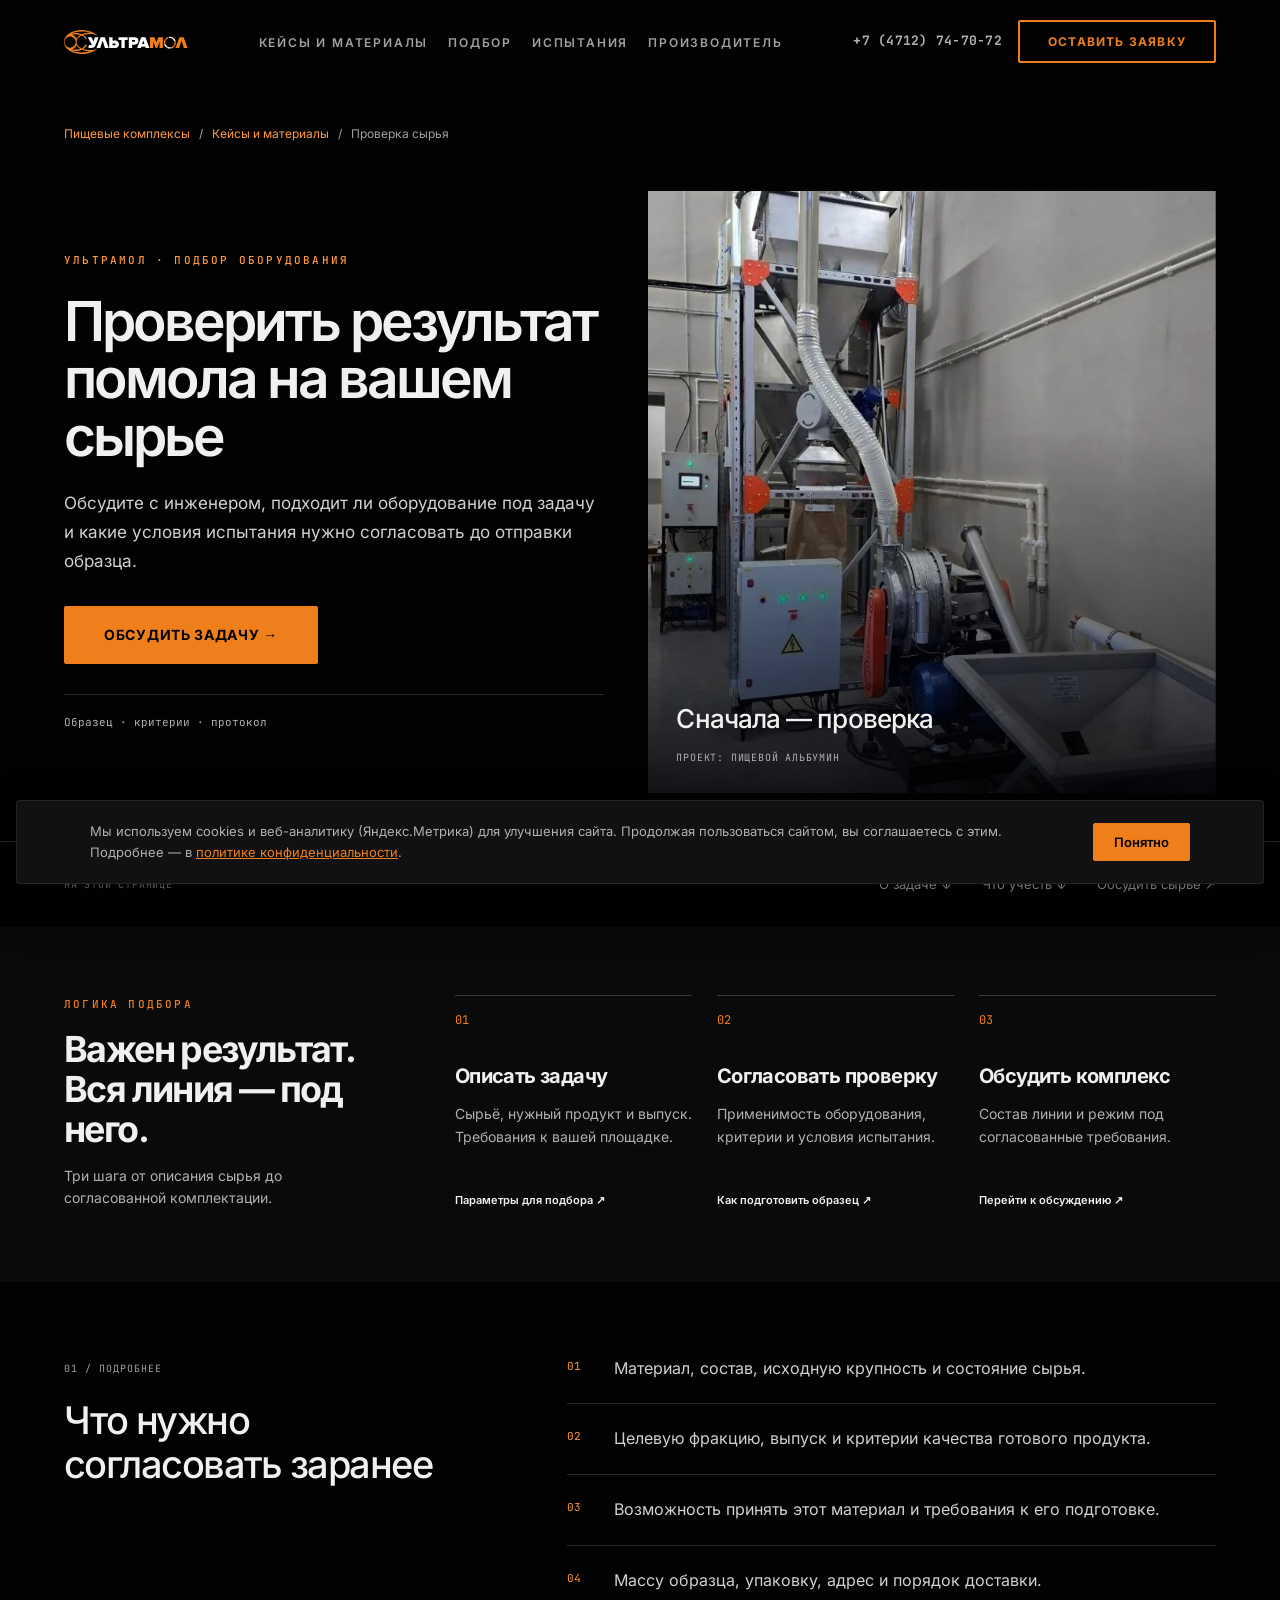
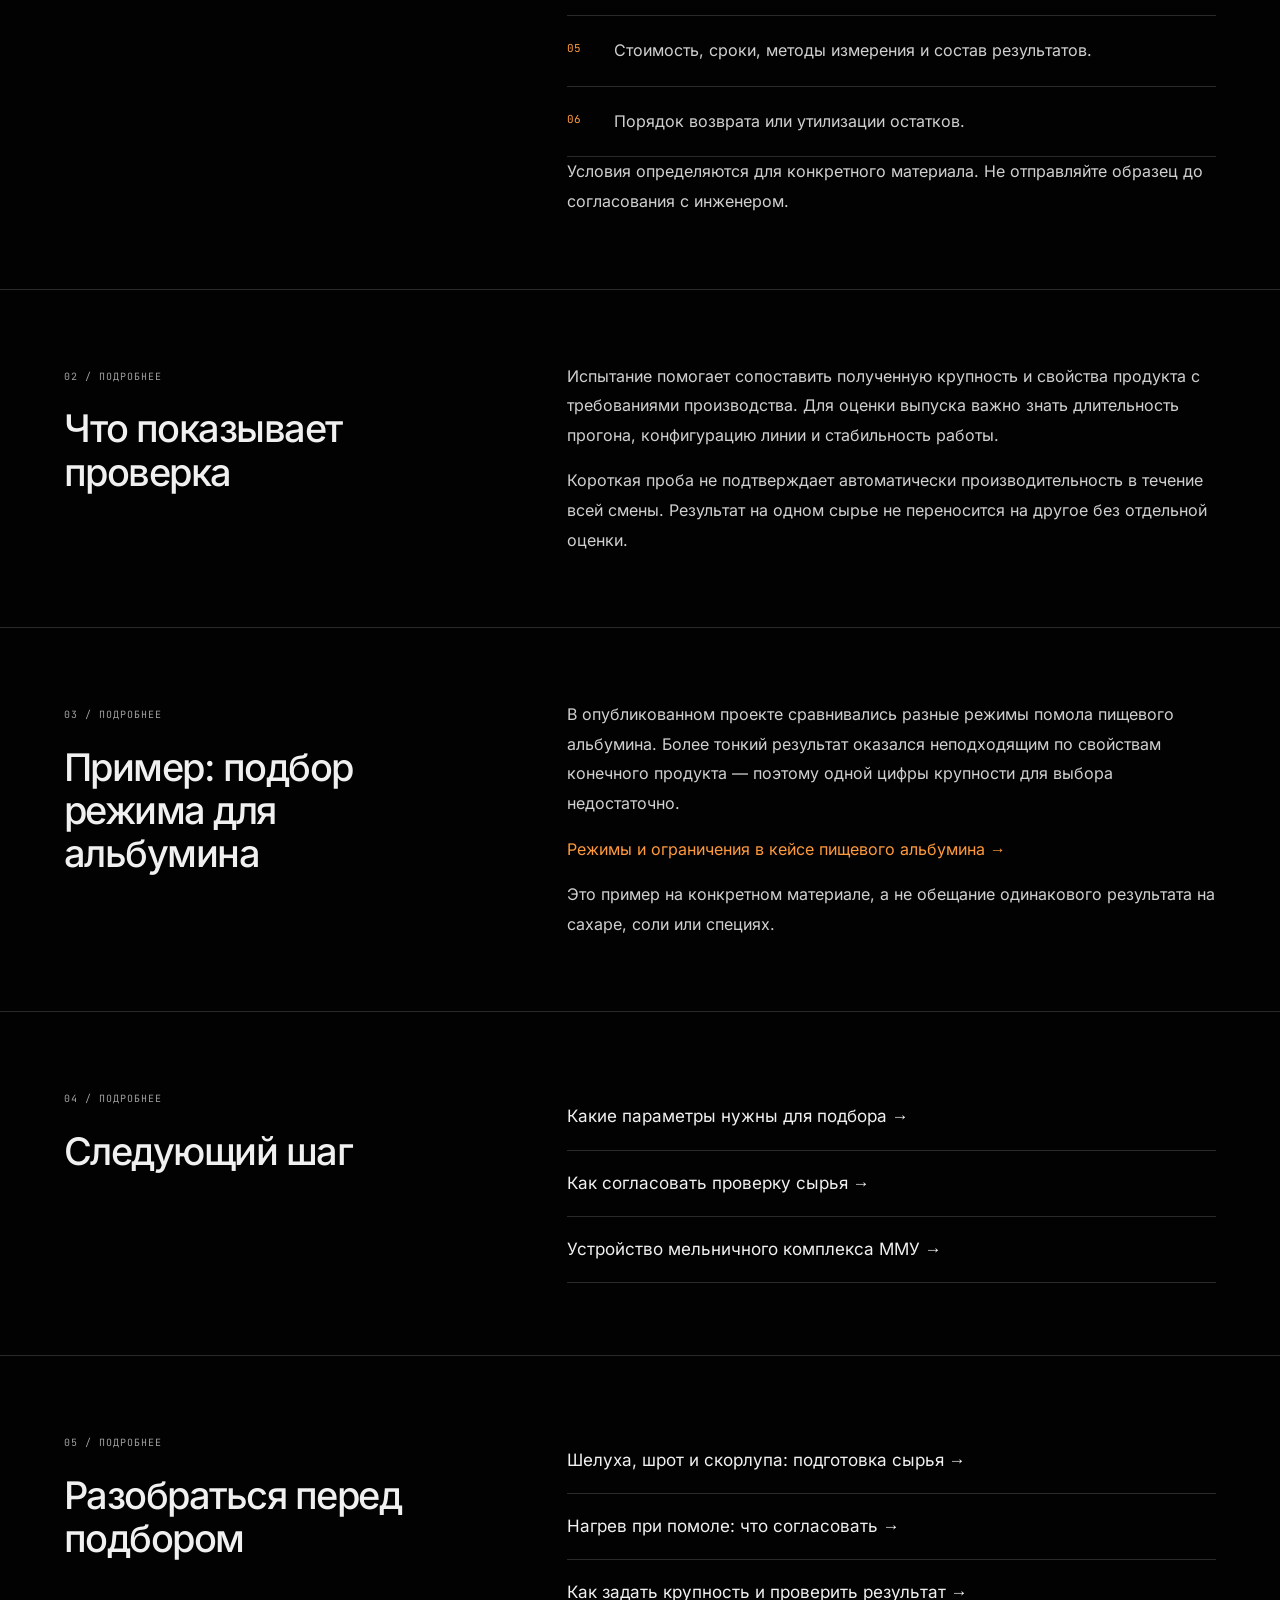
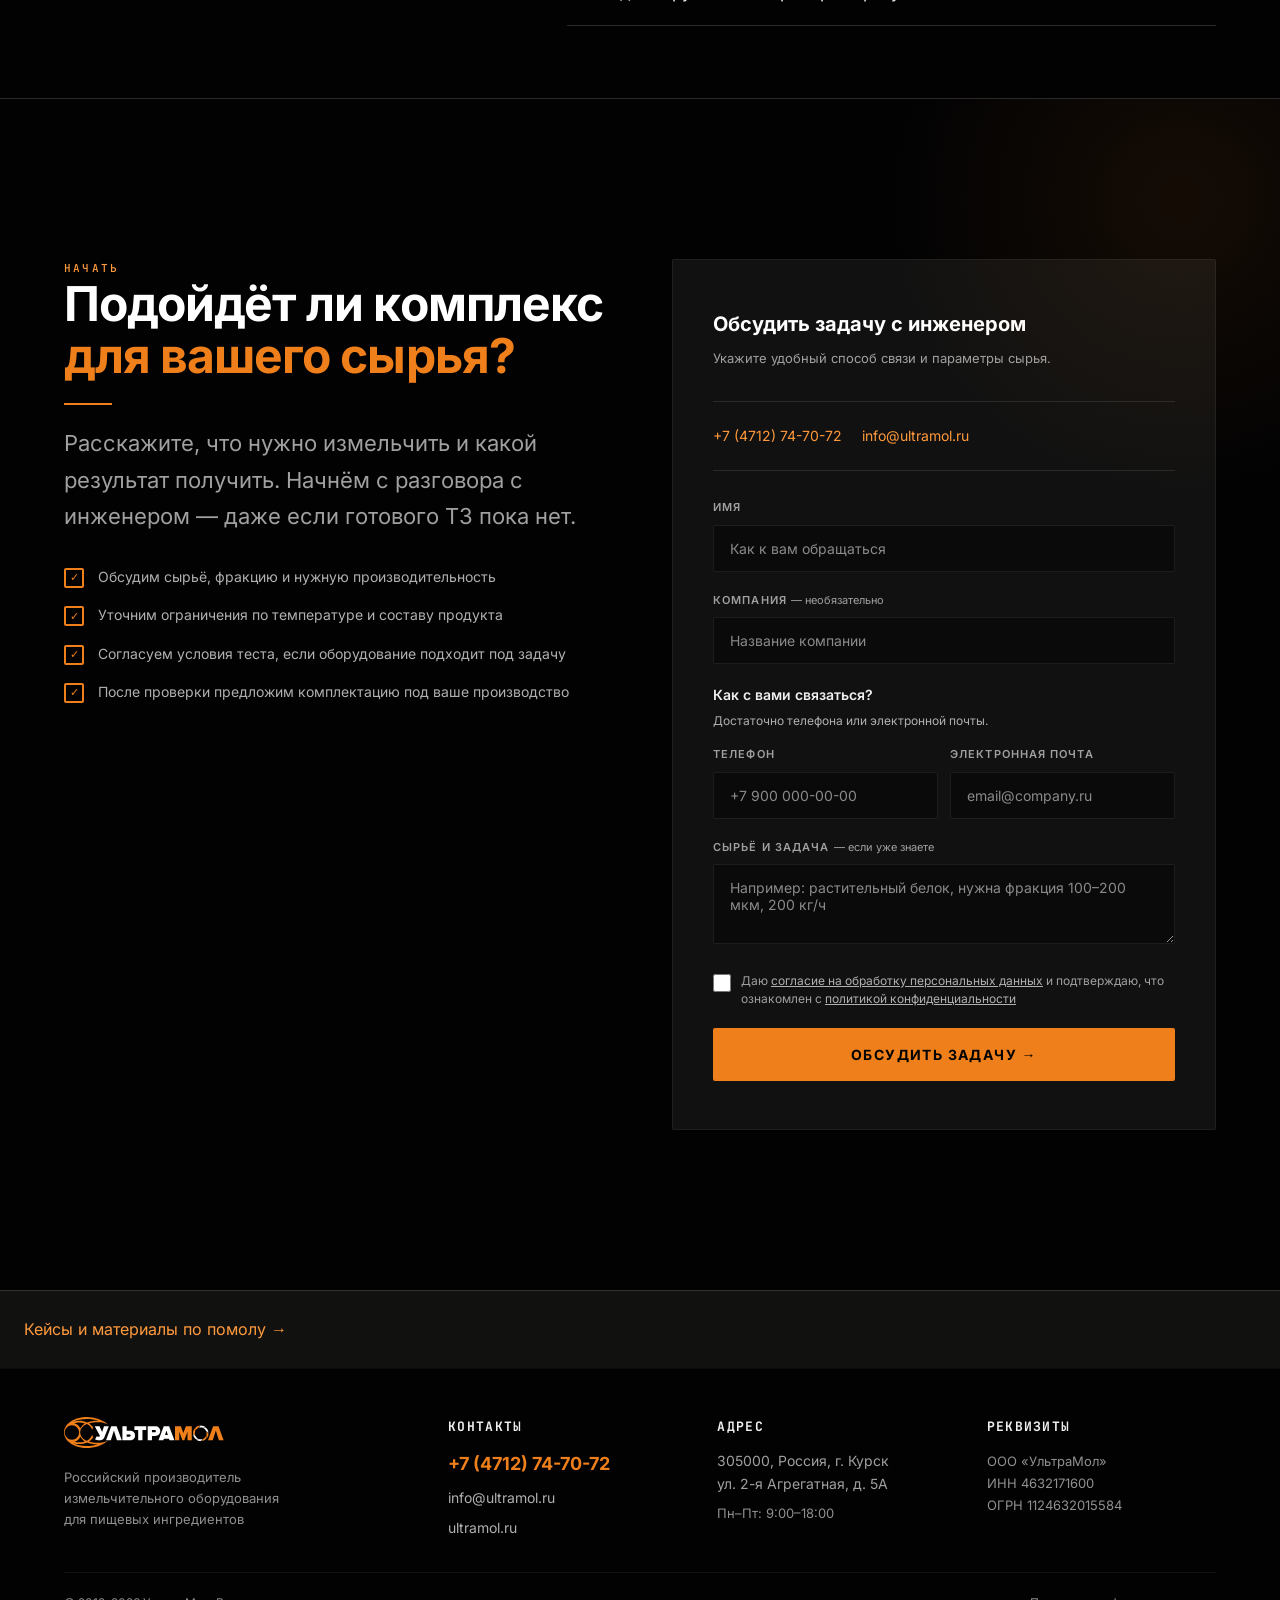
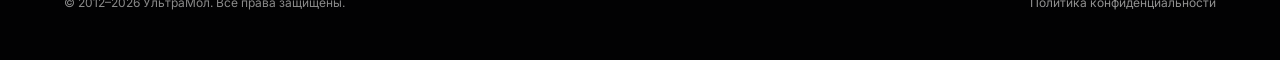
==== commit 4c8989da: "Improve contact access and reduced-motion fallback after audit" ====
--- a/ispytaniya/index.html
+++ b/ispytaniya/index.html
@@ -2,8 +2,8 @@
 <html lang="ru"><head><meta charset="UTF-8"><meta name="viewport" content="width=device-width, initial-scale=1">
 <title>Пробный помол пищевого сырья — согласование испытания | УльтраМол</title><meta name="description" content="Как согласовать проверку сырья перед подбором мельничного комплекса: исходные данные, критерии результата и условия испытания."><link rel="canonical" href="https://pomol.ultramol.ru/ispytaniya/">
 <meta property="og:type" content="website"><meta property="og:locale" content="ru_RU"><meta property="og:url" content="https://pomol.ultramol.ru/ispytaniya/"><meta property="og:title" content="Пробный помол пищевого сырья — согласование испытания | УльтраМол"><meta property="og:description" content="Как согласовать проверку сырья перед подбором мельничного комплекса: исходные данные, критерии результата и условия испытания."><meta property="og:image" content="https://pomol.ultramol.ru/assets/images/food-line-overview-graded.webp">
-<link rel="icon" href="/favicon.ico"><link rel="stylesheet" href="/styles.css?v=20261110visual"><link rel="stylesheet" href="/seo.css?v=20261110c"><script src="/app.js?v=20261110" defer></script>
-<script type="application/ld+json">{"@context": "https://schema.org", "@graph": [{"@type": "Organization", "@id": "https://pomol.ultramol.ru/#org", "name": "УльтраМол", "legalName": "ООО «УльтраМол»", "url": "https://www.ultramol.ru/", "telephone": "+7 (4712) 74-70-72", "email": "info@ultramol.ru"}, {"@type": "WebPage", "@id": "https://pomol.ultramol.ru/ispytaniya/#page", "url": "https://pomol.ultramol.ru/ispytaniya/", "name": "Пробный помол пищевого сырья — согласование испытания | УльтраМол", "description": "Как согласовать проверку сырья перед подбором мельничного комплекса: исходные данные, критерии результата и условия испытания.", "inLanguage": "ru", "publisher": {"@id": "https://pomol.ultramol.ru/#org"}}, {"@type": "BreadcrumbList", "itemListElement": [{"@type": "ListItem", "position": 1, "name": "Пищевые мельничные комплексы", "item": "https://pomol.ultramol.ru/"}, {"@type": "ListItem", "position": 2, "name": "Кейсы и материалы", "item": "https://pomol.ultramol.ru/materialy/"}, {"@type": "ListItem", "position": 3, "name": "Проверка сырья", "item": "https://pomol.ultramol.ru/ispytaniya/"}]}]}</script><link rel="stylesheet" href="/visual.css?v=20261110b"><script src="/visual.js?v=20261110a" defer></script></head><body class="visual-page"><a class="skip-link" href="#main">Перейти к содержанию</a><div id="scroll-progress" class="scroll-progress" aria-hidden="true"></div><header>
+<link rel="icon" href="/favicon.ico"><link rel="stylesheet" href="/styles.css?v=20261110visual"><link rel="stylesheet" href="/seo.css?v=20261110d"><script src="/app.js?v=20261110b" defer></script>
+<script type="application/ld+json">{"@context": "https://schema.org", "@graph": [{"@type": "Organization", "@id": "https://pomol.ultramol.ru/#org", "name": "УльтраМол", "legalName": "ООО «УльтраМол»", "url": "https://www.ultramol.ru/", "telephone": "+7 (4712) 74-70-72", "email": "info@ultramol.ru"}, {"@type": "WebPage", "@id": "https://pomol.ultramol.ru/ispytaniya/#page", "url": "https://pomol.ultramol.ru/ispytaniya/", "name": "Пробный помол пищевого сырья — согласование испытания | УльтраМол", "description": "Как согласовать проверку сырья перед подбором мельничного комплекса: исходные данные, критерии результата и условия испытания.", "inLanguage": "ru", "publisher": {"@id": "https://pomol.ultramol.ru/#org"}}, {"@type": "BreadcrumbList", "itemListElement": [{"@type": "ListItem", "position": 1, "name": "Пищевые мельничные комплексы", "item": "https://pomol.ultramol.ru/"}, {"@type": "ListItem", "position": 2, "name": "Кейсы и материалы", "item": "https://pomol.ultramol.ru/materialy/"}, {"@type": "ListItem", "position": 3, "name": "Проверка сырья", "item": "https://pomol.ultramol.ru/ispytaniya/"}]}]}</script><link rel="stylesheet" href="/visual.css?v=20261110b"><script src="/visual.js?v=20261110a" defer></script><noscript><style>#contact-form{display:none}.reveal{opacity:1;transform:none}</style></noscript></head><body class="visual-page"><a class="skip-link" href="#main">Перейти к содержанию</a><div id="scroll-progress" class="scroll-progress" aria-hidden="true"></div><header>
       <nav class="nav" id="nav" aria-label="Основная навигация">
         <div class="container nav-inner">
           <a href="/" class="nav-logo" aria-label="УльтраМол — на главную"
@@ -157,7 +157,7 @@
             <div class="form-card reveal reveal-d1">
               <h3>Обсудить задачу с инженером</h3>
               <p class="form-sub">Укажите удобный способ связи и параметры сырья.</p>
-              <form id="contact-form">
+              <div class="form-direct-contact" aria-label="Связаться напрямую"><a href="tel:+74712747072">+7 (4712) 74-70-72</a><a href="mailto:info@ultramol.ru">info@ultramol.ru</a></div><noscript><p class="form-no-js">Для отправки формы нужен JavaScript. Вы можете позвонить или написать нам по контактам выше.</p></noscript><form id="contact-form">
                 <div class="form-group">
                   <label for="name">Имя</label>
                   <input
--- a/seo.css
+++ b/seo.css
@@ -38,3 +38,9 @@
 .library-home-link{padding-top:40px;padding-bottom:16px}.library-home-link a{display:grid;grid-template-columns:1fr auto;gap:10px 24px;padding:28px 32px;border:1px solid #4a3d2c;background:#1b1813;border-radius:6px}.library-home-link span{font:11px/1.5 var(--mono);text-transform:uppercase;letter-spacing:.1em;color:#ff9a3c}.library-home-link strong{grid-column:1;font-size:clamp(20px,2.3vw,28px);line-height:1.3;font-weight:500;letter-spacing:-.03em}.library-home-link b{grid-column:2;grid-row:1/3;align-self:center;font-size:34px;font-weight:400;color:#ff9a3c}.library-home-link a:hover{border-color:#ff9a3c}
 @media(min-width:1101px){.nav-links{gap:20px}.nav-links a{font-size:12px}}
 @media(max-width:600px){.library-home-link a{padding:22px}.library-footer-link{font-size:14px}}
+
+/* Direct contact remains available beside the form, including without JavaScript. */
+.form-direct-contact{display:flex;flex-wrap:wrap;gap:8px 20px;margin:20px 0 28px;padding:18px 0;border-top:1px solid var(--gray-800);border-bottom:1px solid var(--gray-800);font-size:14px;line-height:1.6}
+.form-direct-contact a{display:inline-flex;align-items:center;min-height:32px;color:var(--orange-bright);text-underline-offset:4px}
+.form-direct-contact a:hover{text-decoration:underline}
+.form-no-js{color:var(--gray-200);font-size:15px;line-height:1.7}
